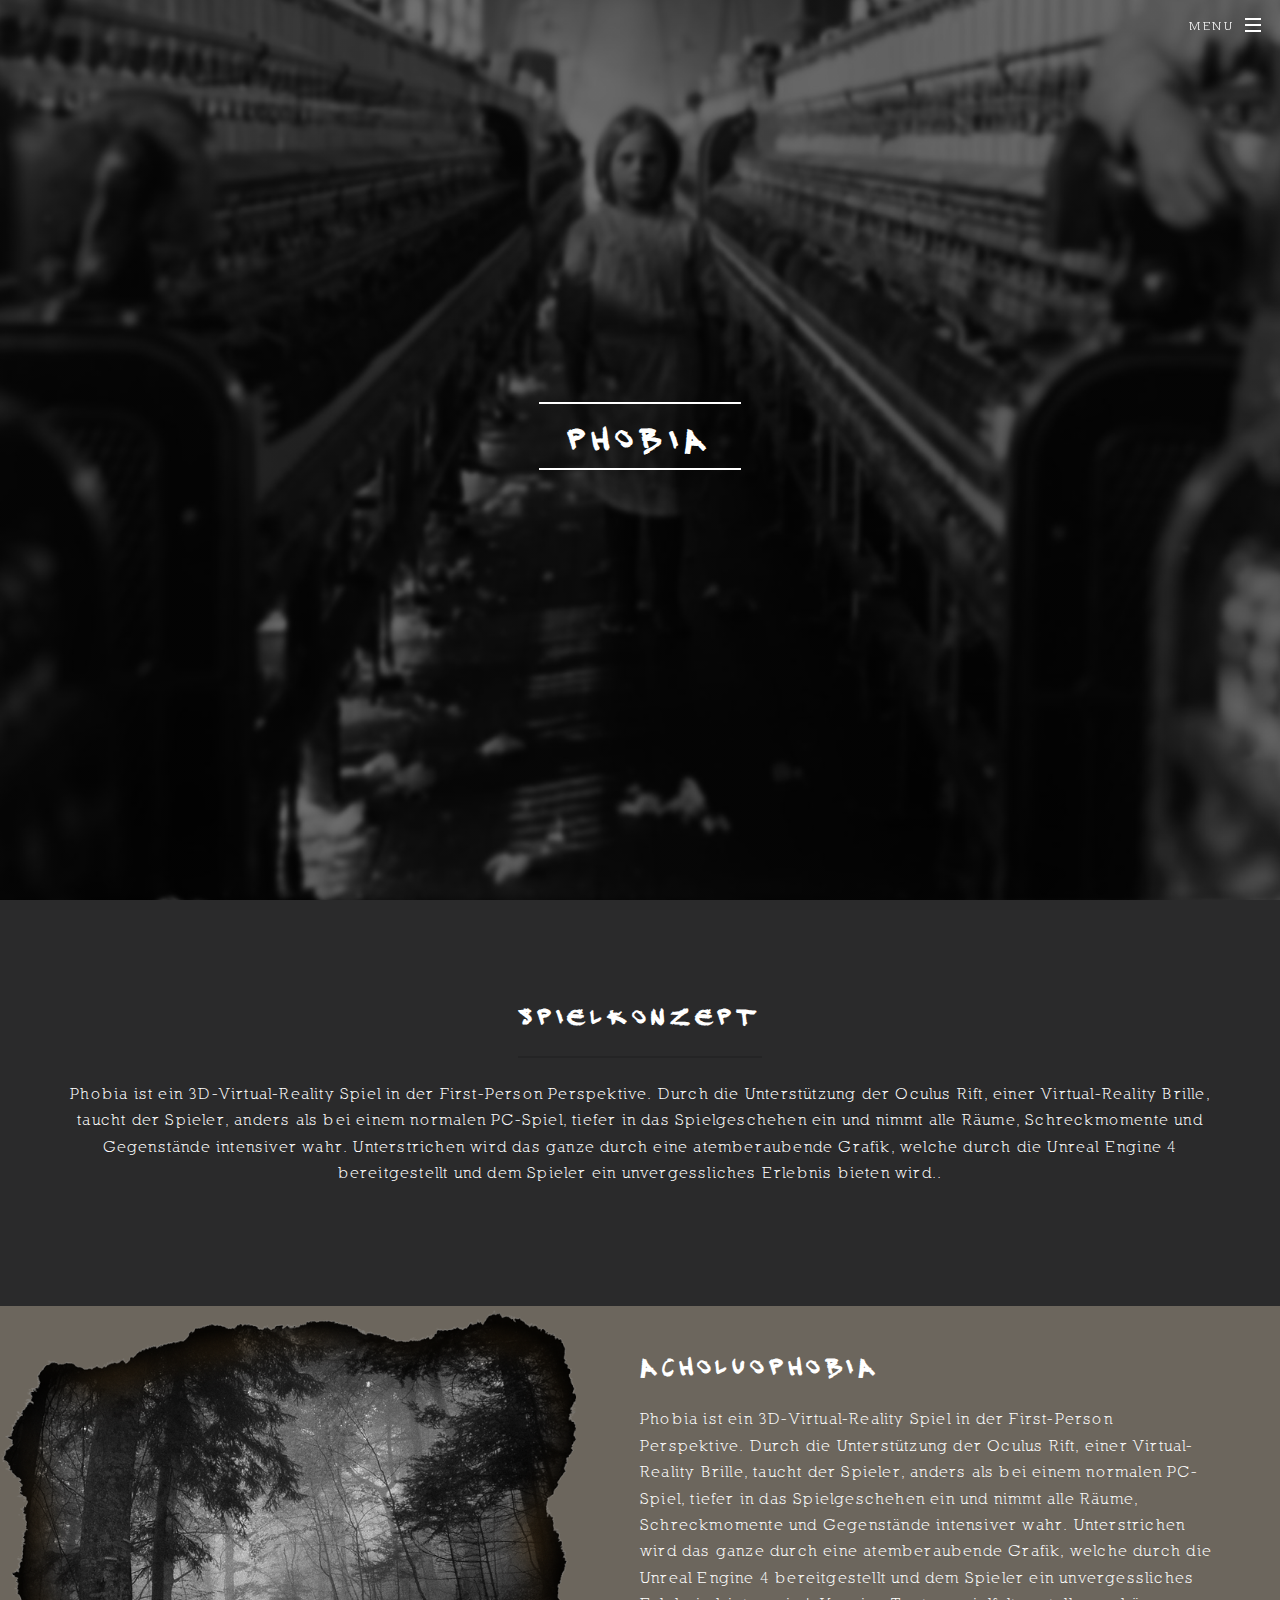
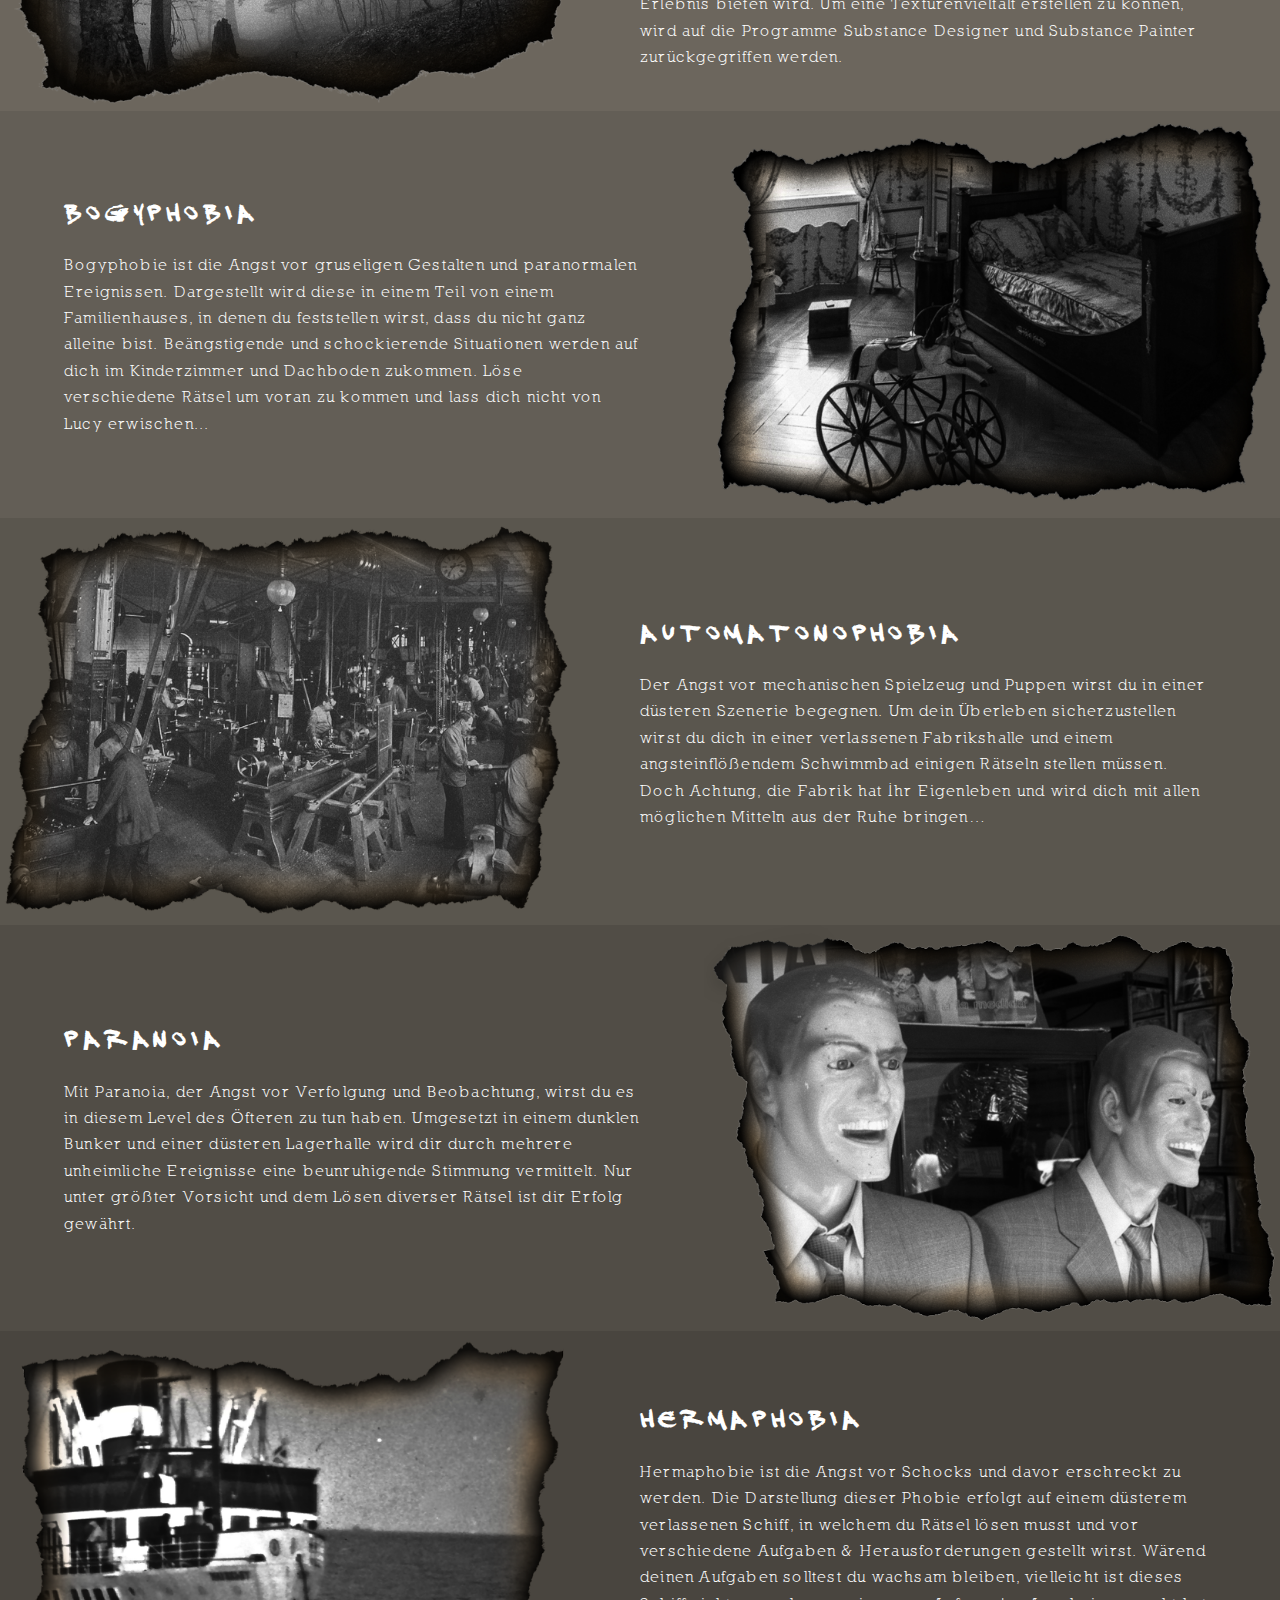
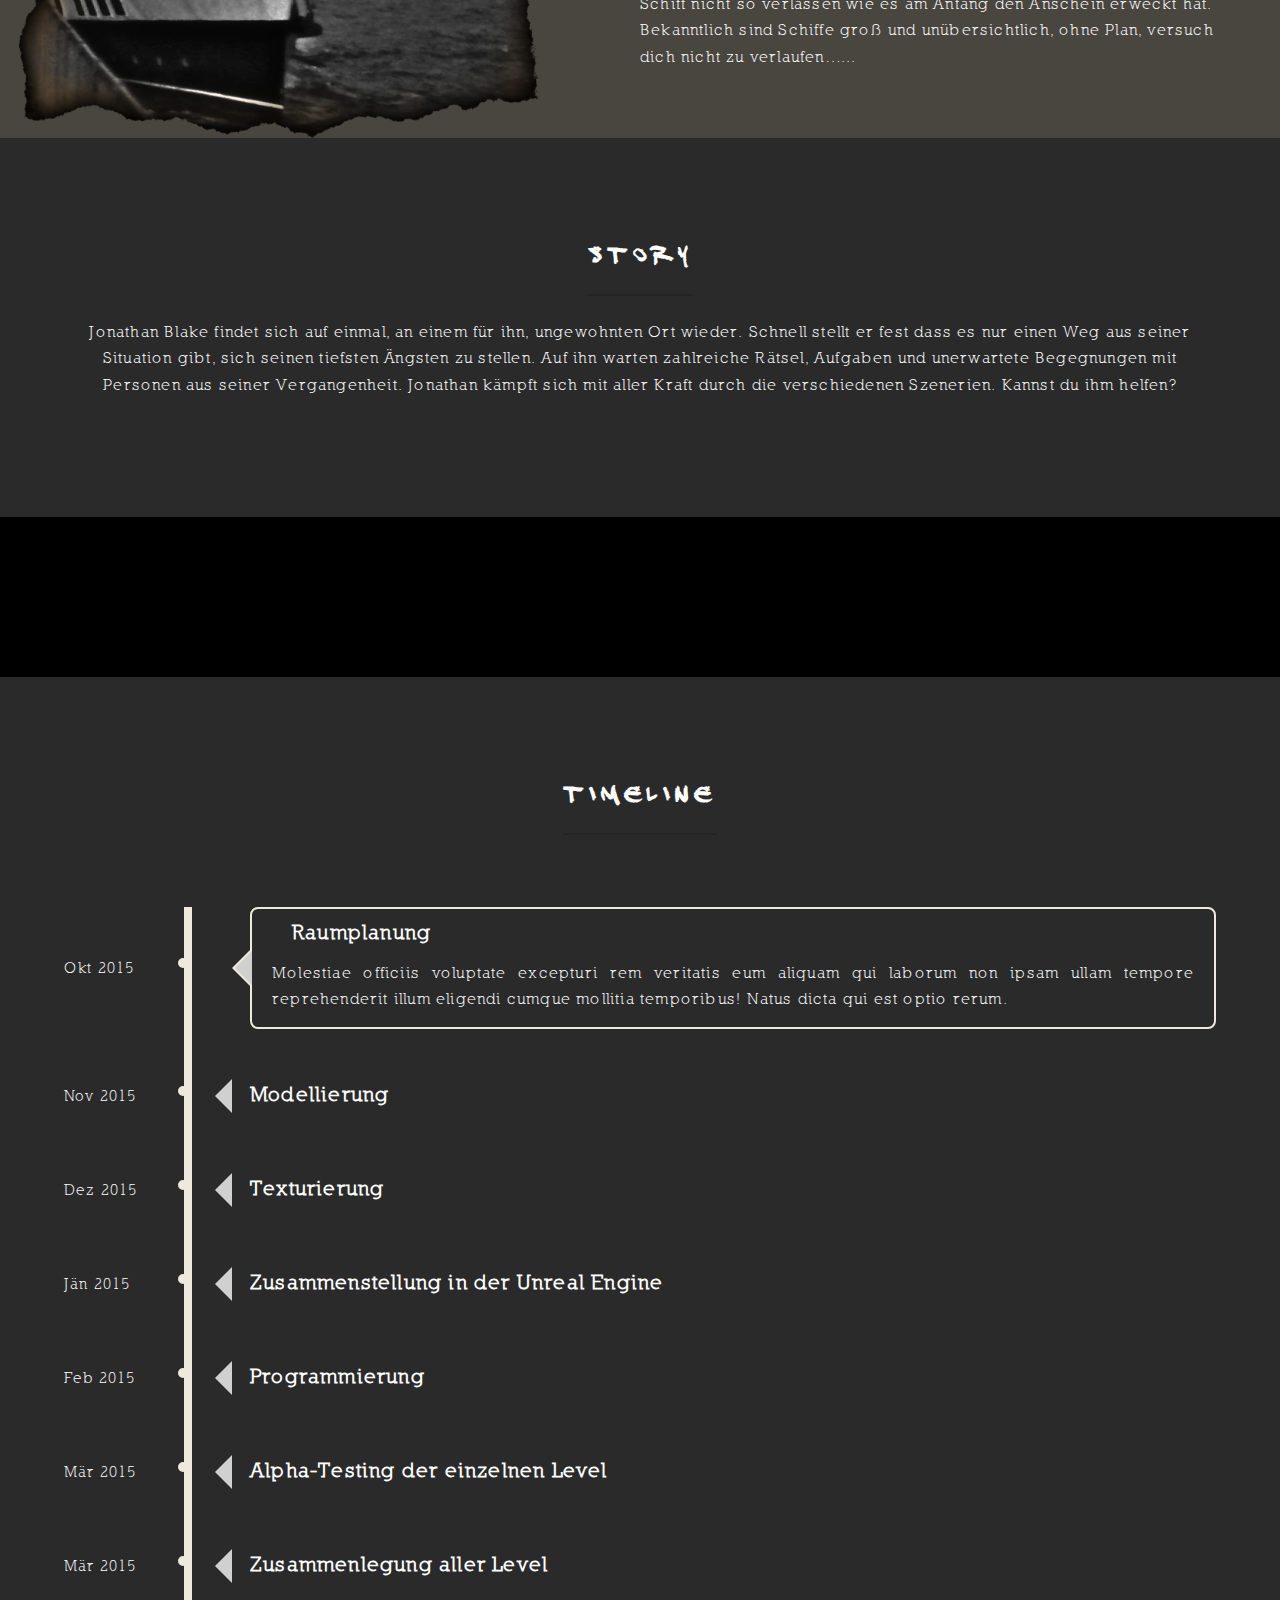
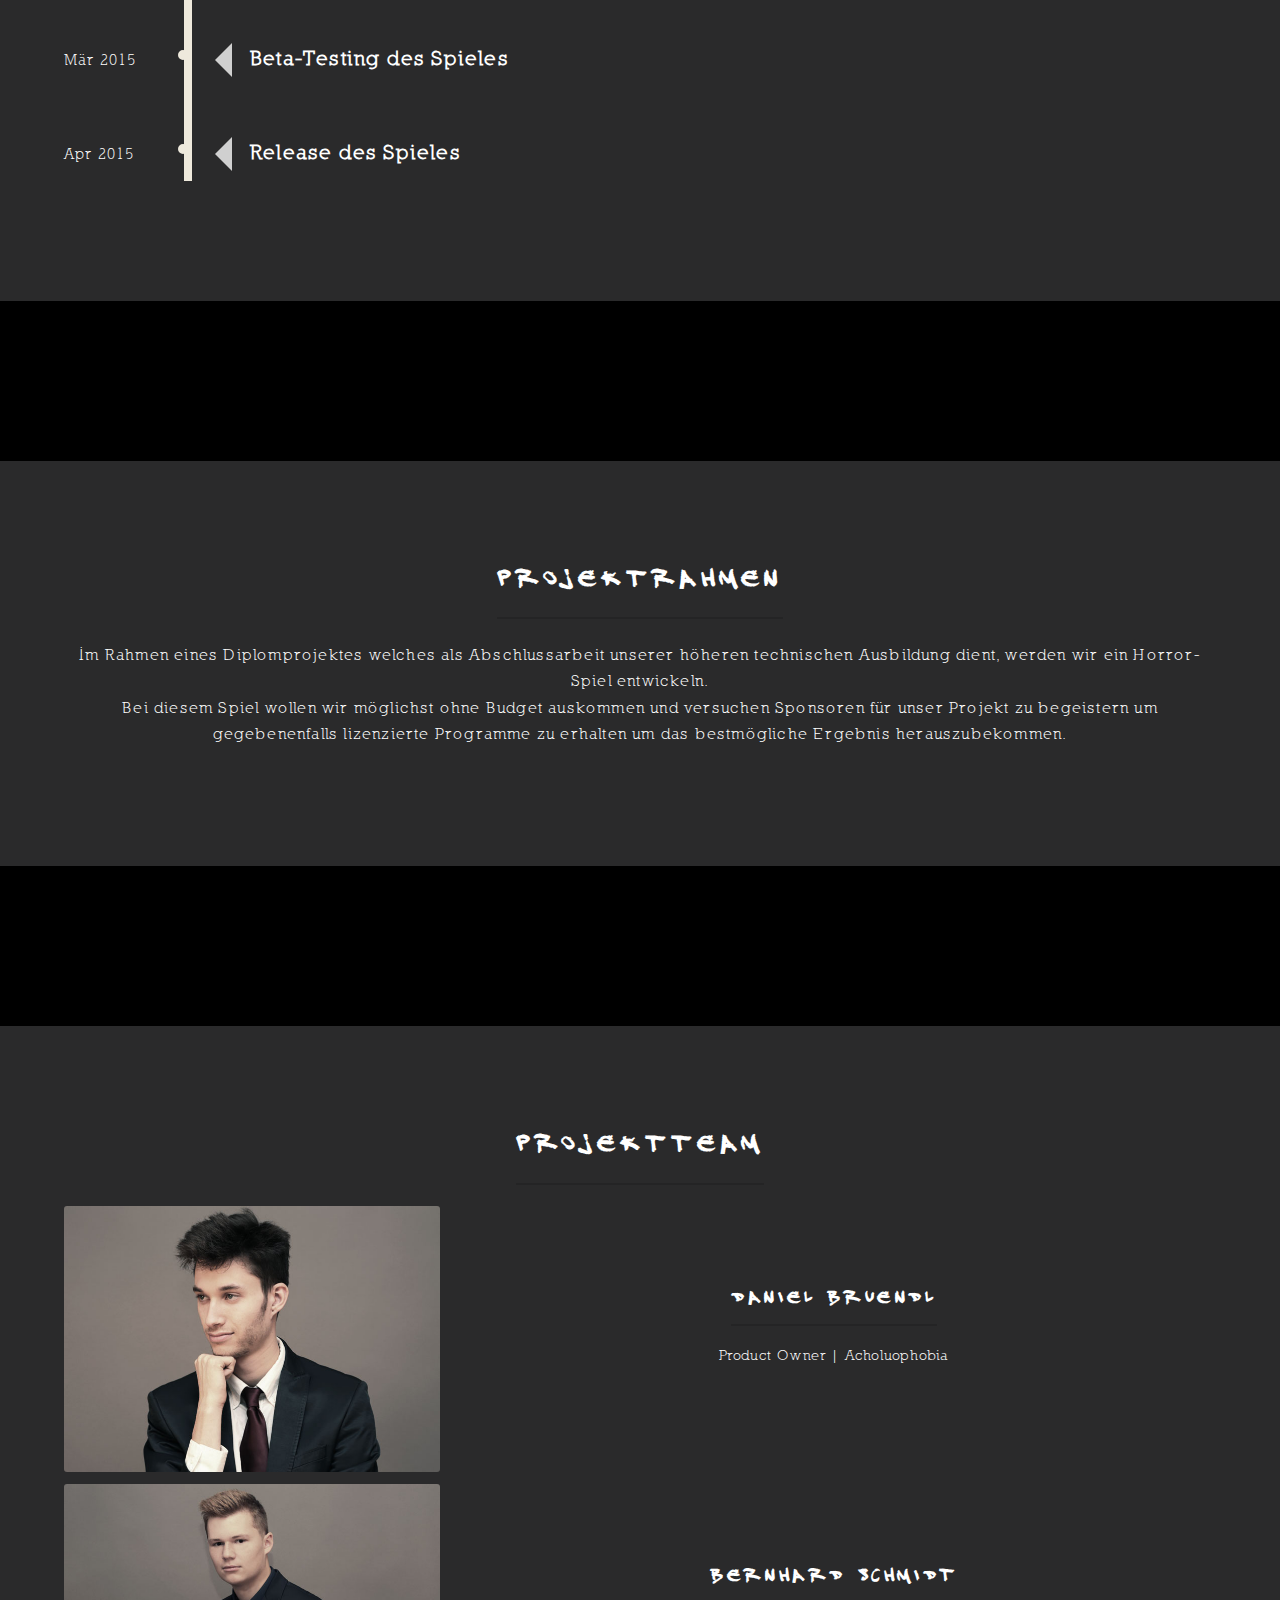
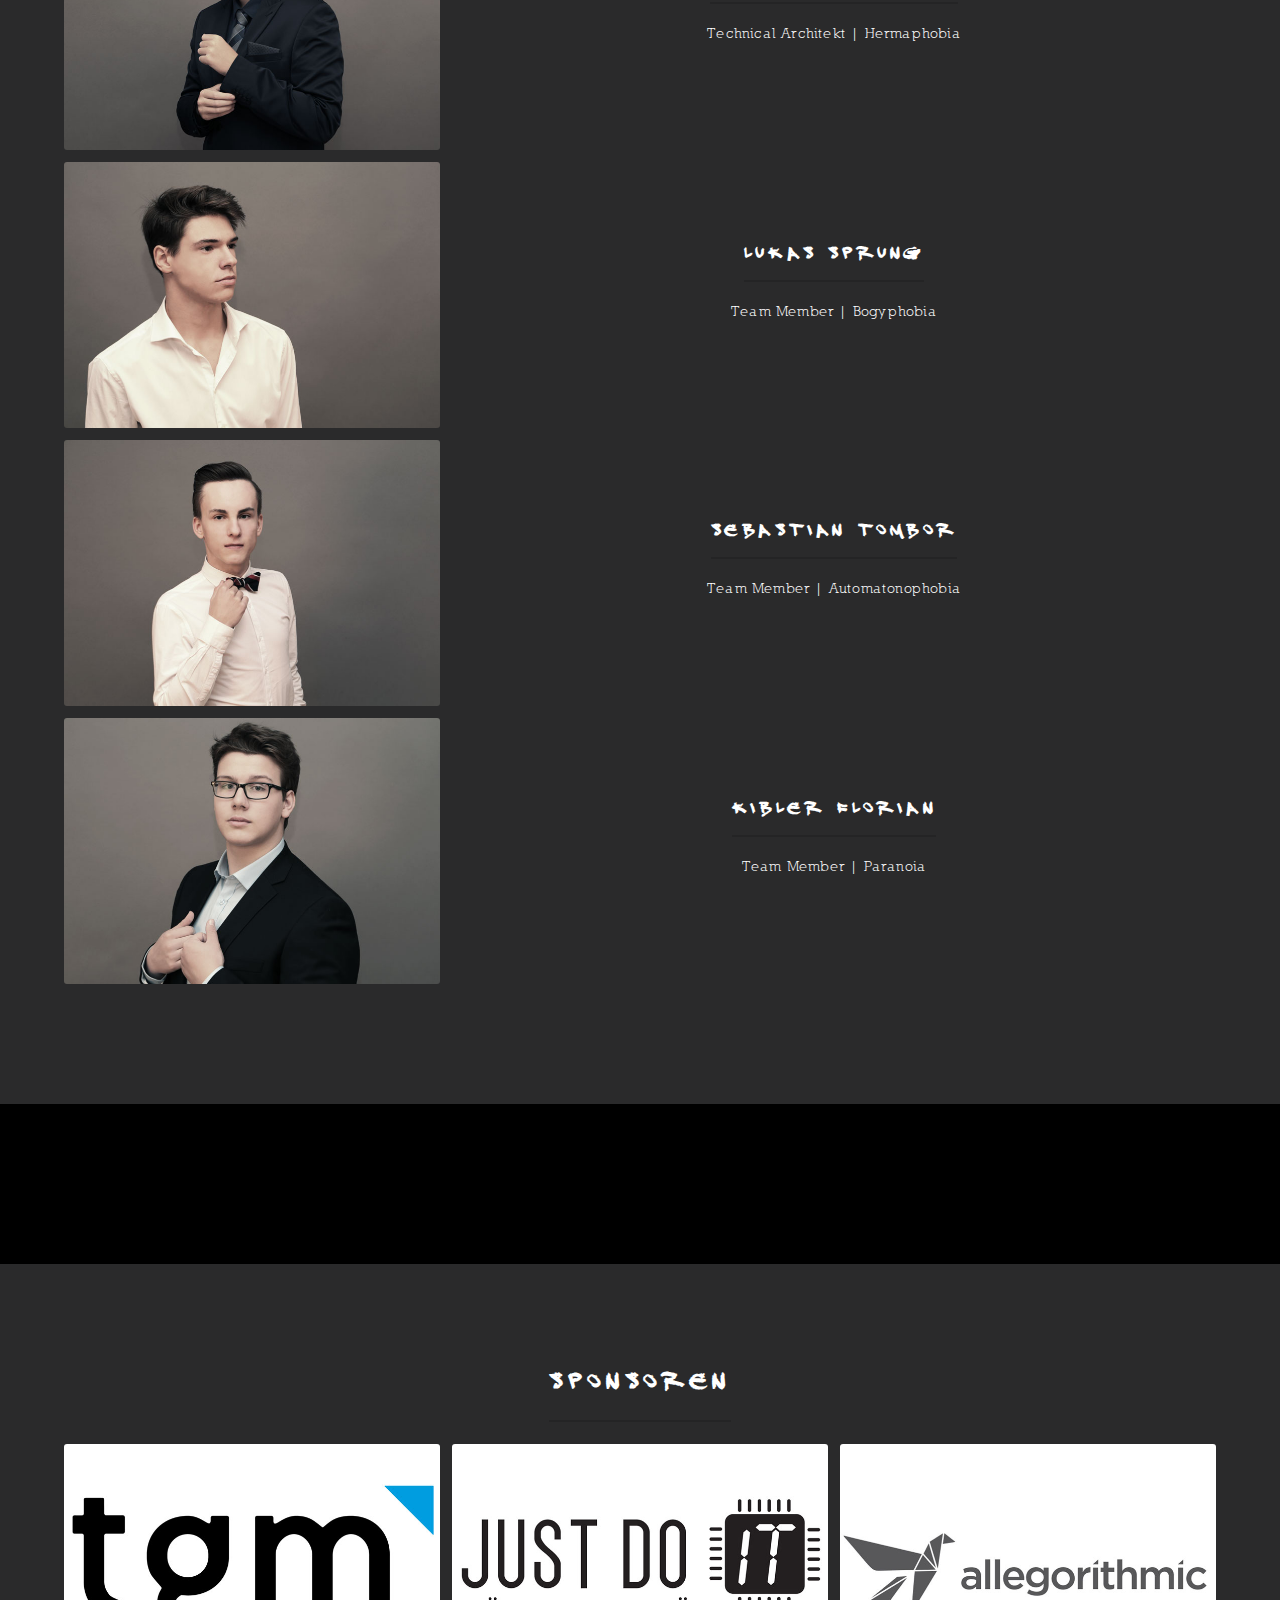
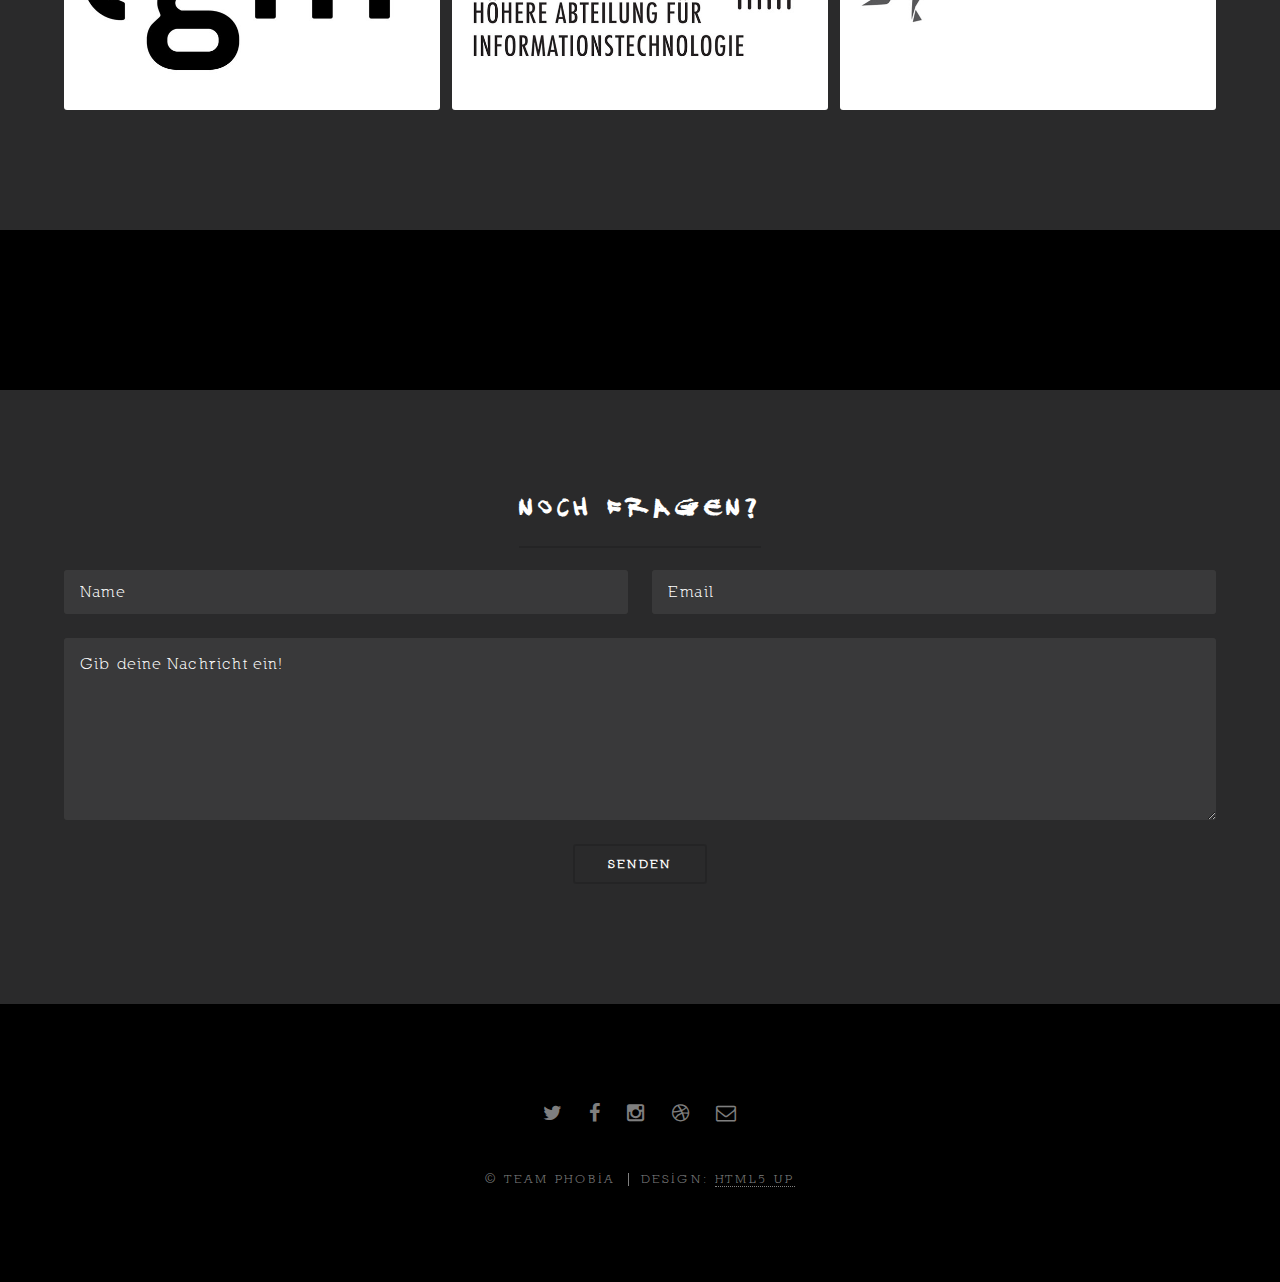
==== index.html @ 9731cb43 "Initial Commit Web Page" ====
<!DOCTYPE HTML>
<!--
	Spectral by HTML5 UP
	html5up.net | @n33co
	Free for personal and commercial use under the CCA 3.0 license (html5up.net/license)
-->
<html>
	<head>
		<title>Phobia</title>
		<meta charset="utf-8" />
		<meta name="viewport" content="width=device-width, initial-scale=1" />
		<!--[if lte IE 8]><script src="assets/js/ie/html5shiv.js"></script><![endif]-->
		<link rel="stylesheet" href="assets/css/main.css" />
        <link rel="stylesheet" href="assets/css/timeline.css" />
		<!--[if lte IE 8]><link rel="stylesheet" href="assets/css/ie8.css" /><![endif]-->
		<!--[if lte IE 9]><link rel="stylesheet" href="assets/css/ie9.css" /><![endif]-->
	</head>
	<body class="landing">

		<!-- Page Wrapper -->
			<div id="page-wrapper">

				<!-- Header -->
					<header id="header" class="alt">
						<h1><a href="index.html">Phobia</a></h1>
						<nav id="nav">
							<ul>
								<li class="special">
									<a href="#menu" class="menuToggle"><span>Menu</span></a>
									<div id="menu">
										<ul>
											<li><a href="index.html">Home</a></li>
											<li><a href="generic.html">Generic</a></li>
											<li><a href="elements.html">Elements</a></li>
											<li><a href="#">Sign Up</a></li>
											<li><a href="#">Log In</a></li>
										</ul>
									</div>
								</li>
							</ul>
						</nav>
					</header>

				<!-- Banner -->
					<section id="banner">
						<div class="inner">
							<h2>Phobia</h2>
							<!--<p>Jonathan Blake findet sich auf einmal, an einem für ihn, ungewohnten Ort wieder. Schnell stellt er fest dass es nur einen Weg aus seiner Situation gibt, sich seinen tiefsten Ängsten zu stellen. Auf ihn warten zahlreiche Rätsel, Aufgaben und unerwartete Begegnungen mit Personen aus seiner Vergangenheit. Jonathan kämpft sich mit aller Kraft durch die verschiedenen Szenerien. Kannst du ihm helfen?</p>
							<ul class="actions">
								<li><a href="#" class="button special">Activate</a></li>
							</ul>
						</div>
						<a href="#one" class="more scrolly">Learn More</a>-->
					</section>

				<!-- One -->
					<section id="one" class="wrapper style1 special">
						<div class="inner">
							<header class="major">
								<h2>Spielkonzept</h2>
								<p>Phobia ist ein 3D-Virtual-Reality Spiel in der First-Person Perspektive. Durch die Unterstützung der Oculus Rift, einer Virtual-Reality Brille, taucht der Spieler, anders als bei einem normalen PC-Spiel, tiefer in das Spielgeschehen ein und nimmt alle Räume, Schreckmomente und Gegenstände intensiver wahr. Unterstrichen wird das ganze durch eine atemberaubende Grafik, welche durch die Unreal Engine 4 bereitgestellt und dem Spieler ein unvergessliches Erlebnis bieten wird..</p>
							</header>
						</div>
					</section>

				<!-- Two -->
					<section id="two" class="wrapper alt style2">
						<section class="spotlight">
							<div class="image"><img src="images/acholuophobie.png" alt="" /></div><div class="content">
								<h2>Acholuophobia</h2>
								<p>Phobia ist ein 3D-Virtual-Reality Spiel in der First-Person Perspektive. Durch die Unterstützung der Oculus Rift, einer Virtual-Reality Brille, taucht der Spieler, anders als bei einem normalen PC-Spiel, tiefer in das Spielgeschehen ein und nimmt alle Räume, Schreckmomente und Gegenstände intensiver wahr. Unterstrichen wird das ganze durch eine atemberaubende Grafik, welche durch die Unreal Engine 4 bereitgestellt und dem Spieler ein unvergessliches Erlebnis bieten wird. Um eine Texturenvielfalt erstellen zu können, wird auf die Programme Substance Designer und Substance Painter zurückgegriffen werden.</p>
							</div>
						</section>
						<section class="spotlight">
							<div class="image"><img src="images/bogyphobie.png" alt="" /></div><div class="content">
								<h2>Bogyphobia</h2>
								<p>Bogyphobie ist die Angst vor gruseligen Gestalten und paranormalen Ereignissen. Dargestellt wird diese in einem Teil von einem Familienhauses, in denen du feststellen wirst,
                                    dass du nicht ganz alleine bist. Beängstigende und schockierende Situationen werden auf dich im Kinderzimmer und Dachboden zukommen. Löse verschiedene Rätsel um voran zu kommen und lass dich nicht von Lucy erwischen...</p>
							</div>
						</section>
						<section class="spotlight">
							<div class="image"><img src="images/automatonophobie.png" alt="" /></div><div class="content">
								<h2>Automatonophobia</h2>
								<p>Der Angst vor mechanischen Spielzeug und Puppen wirst du in einer düsteren Szenerie begegnen. Um dein Überleben sicherzustellen wirst du dich in einer verlassenen Fabrikshalle und einem angsteinflößendem Schwimmbad einigen Rätseln stellen müssen. Doch Achtung, die Fabrik hat Ihr Eigenleben und wird dich mit allen möglichen Mitteln aus der Ruhe bringen…</p>
							</div>
						</section>
                        <section class="spotlight">
                            <div class="image"><img src="images/paranoia.png" alt="" /></div><div class="content">
                            <h2>Paranoia</h2>
                            <p>Mit Paranoia, der Angst vor Verfolgung und Beobachtung, wirst du es in diesem Level des Öfteren zu tun haben. Umgesetzt in einem dunklen Bunker und einer düsteren Lagerhalle wird dir durch mehrere unheimliche Ereignisse eine beunruhigende Stimmung vermittelt. Nur unter größter Vorsicht und dem Lösen diverser Rätsel ist dir Erfolg gewährt.</p>
                        </div>
                        </section>
                        <section class="spotlight">
                            <div class="image"><img src="images/hermaphobia.png" alt="" /></div><div class="content">
                            <h2>Hermaphobia</h2>
                            <p>Hermaphobie ist die Angst vor Schocks und davor erschreckt zu werden. Die Darstellung dieser Phobie erfolgt auf einem düsterem verlassenen Schiff, in welchem du Rätsel lösen musst und vor verschiedene Aufgaben & Herausforderungen gestellt wirst. Wärend deinen Aufgaben solltest du wachsam bleiben, vielleicht ist dieses Schiff nicht so verlassen wie es am Anfang den Anschein erweckt hat. Bekanntlich sind Schiffe groß und unübersichtlich, ohne Plan, versuch dich nicht zu verlaufen…...</p>
                        </div>
                        </section>
					</section>

                <!-- One -->
                <section id="twoandahalf" class="wrapper style1 special">
                    <div class="inner">
                        <header class="major">
                            <h2>Story</h2>
                            <p>Jonathan Blake findet sich auf einmal, an einem für ihn, ungewohnten Ort wieder. Schnell stellt er fest dass es nur einen Weg aus seiner Situation gibt, sich seinen tiefsten Ängsten zu stellen. Auf ihn warten zahlreiche Rätsel, Aufgaben und unerwartete Begegnungen mit Personen aus seiner Vergangenheit. Jonathan kämpft sich mit aller Kraft durch die verschiedenen Szenerien. Kannst du ihm helfen?</p>
                        </header>
                    </div>
                </section>

				<!-- Three -->
					<!--<section id="three" class="wrapper style3 special">
						<div class="inner">
							<header class="major">
								<h2>Accumsan mus tortor nunc aliquet</h2>
								<p>Aliquam ut ex ut augue consectetur interdum. Donec amet imperdiet eleifend<br />
								fringilla tincidunt. Nullam dui leo Aenean mi ligula, rhoncus ullamcorper.</p>
							</header>
							<ul class="features">
								<li class="icon fa-paper-plane-o">
									<h3>Arcu accumsan</h3>
									<p>Augue consectetur sed interdum imperdiet et ipsum. Mauris lorem tincidunt nullam amet leo Aenean ligula consequat consequat.</p>
								</li>
								<li class="icon fa-laptop">
									<h3>Ac Augue Eget</h3>
									<p>Augue consectetur sed interdum imperdiet et ipsum. Mauris lorem tincidunt nullam amet leo Aenean ligula consequat consequat.</p>
								</li>
								<li class="icon fa-code">
									<h3>Mus Scelerisque</h3>
									<p>Augue consectetur sed interdum imperdiet et ipsum. Mauris lorem tincidunt nullam amet leo Aenean ligula consequat consequat.</p>
								</li>
								<li class="icon fa-headphones">
									<h3>Mauris Imperdiet</h3>
									<p>Augue consectetur sed interdum imperdiet et ipsum. Mauris lorem tincidunt nullam amet leo Aenean ligula consequat consequat.</p>
								</li>
								<li class="icon fa-heart-o">
									<h3>Aenean Primis</h3>
									<p>Augue consectetur sed interdum imperdiet et ipsum. Mauris lorem tincidunt nullam amet leo Aenean ligula consequat consequat.</p>
								</li>
								<li class="icon fa-flag-o">
									<h3>Tortor Ut</h3>
									<p>Augue consectetur sed interdum imperdiet et ipsum. Mauris lorem tincidunt nullam amet leo Aenean ligula consequat consequat.</p>
								</li>
							</ul>
						</div>
					</section>-->

				<!-- CTA -->
					<!--<section id="cta" class="wrapper style4">
						<div class="inner">
							<header>
								<h2>Arcue ut vel commodo</h2>
								<p>Aliquam ut ex ut augue consectetur interdum endrerit imperdiet amet eleifend fringilla.</p>
							</header>
							<ul class="actions vertical">
								<li><a href="#" class="button fit special">Activate</a></li>
								<li><a href="#" class="button fit">Learn More</a></li>
							</ul>
						</div>
					</section>-->

                <footer id="footer"></footer>

                <section id="three" class="wrapper style1 special">
                    <div class="inner">
                        <header class="major">
                            <h2>Timeline</h2>

                            <ul id='timeline'>
                                <li class='work'>
                                    <input class='radio' id='work1' name='works' type='radio' checked>
                                    <div class="relative">
                                        <label for='work1'>Raumplanung</label>
                                        <span class='date'>Okt 2015</span>
                                        <span class='circle'></span>
                                    </div>
                                    <div class='contenttimeline'>
                                        <p>
                                            Molestiae officiis voluptate excepturi rem veritatis eum aliquam qui laborum non ipsam ullam tempore reprehenderit illum eligendi cumque mollitia temporibus! Natus dicta qui est optio rerum.                                        </p>
                                    </div>
                                </li>
                                <li class='work'>
                                    <input class='radio' id='work2' name='works' type='radio'>
                                    <div class="relative">
                                        <label for='work2'>Modellierung</label>
                                        <span class='date'>Nov 2015</span>
                                        <span class='circle'></span>
                                    </div>
                                    <div class='contenttimeline'>
                                        <p>
                                            Molestiae officiis voluptate excepturi rem veritatis eum aliquam qui laborum non ipsam ullam tempore reprehenderit illum eligendi cumque mollitia temporibus! Natus dicta qui est optio rerum.                                        </p>
                                    </div>
                                </li>
                                <li class='work'>
                                    <input class='radio' id='work3' name='works' type='radio'>
                                    <div class="relative">
                                        <label for='work3'>Texturierung</label>
                                        <span class='date'>Dez 2015</span>
                                        <span class='circle'></span>
                                    </div>
                                    <div class='contenttimeline'>
                                        <p>
                                            Molestiae officiis voluptate excepturi rem veritatis eum aliquam qui laborum non ipsam ullam tempore reprehenderit illum eligendi cumque mollitia temporibus! Natus dicta qui est optio rerum.                                        </p>
                                    </div>
                                </li>
                                <li class='work'>
                                    <input class='radio' id='work4' name='works' type='radio'>
                                    <div class="relative">
                                        <label for='work4'>Zusammenstellung in der Unreal Engine</label>
                                        <span class='date'>Jän 2015</span>
                                        <span class='circle'></span>
                                    </div>
                                    <div class='contenttimeline'>
                                        <p>
                                            Molestiae officiis voluptate excepturi rem veritatis eum aliquam qui laborum non ipsam ullam tempore reprehenderit illum eligendi cumque mollitia temporibus! Natus dicta qui est optio rerum.                                        </p>
                                    </div>
                                </li>
                                <li class='work'>
                                    <input class='radio' id='work5' name='works' type='radio'>
                                    <div class="relative">
                                        <label for='work5'>Programmierung</label>
                                        <span class='date'>Feb 2015</span>
                                        <span class='circle'></span>
                                    </div>
                                    <div class='contenttimeline'>
                                        <p>
                                            Molestiae officiis voluptate excepturi rem veritatis eum aliquam qui laborum non ipsam ullam tempore reprehenderit illum eligendi cumque mollitia temporibus! Natus dicta qui est optio rerum.                                        </p>
                                    </div>
                                </li>
                                <li class='work'>
                                    <input class='radio' id='work6' name='works' type='radio'>
                                    <div class="relative">
                                        <label for='work6'>Alpha-Testing der einzelnen Level</label>
                                        <span class='date'>Mär 2015</span>
                                        <span class='circle'></span>
                                    </div>
                                    <div class='contenttimeline'>
                                        <p>
                                            Molestiae officiis voluptate excepturi rem veritatis eum aliquam qui laborum non ipsam ullam tempore reprehenderit illum eligendi cumque mollitia temporibus! Natus dicta qui est optio rerum.                                        </p>
                                    </div>
                                </li>
                                <li class='work'>
                                    <input class='radio' id='work7' name='works' type='radio'>
                                    <div class="relative">
                                        <label for='work7'>Zusammenlegung aller Level</label>
                                        <span class='date'>Mär 2015</span>
                                        <span class='circle'></span>
                                    </div>
                                    <div class='contenttimeline'>
                                        <p>
                                            Molestiae officiis voluptate excepturi rem veritatis eum aliquam qui laborum non ipsam ullam tempore reprehenderit illum eligendi cumque mollitia temporibus! Natus dicta qui est optio rerum.                                        </p>
                                    </div>
                                </li>
                                <li class='work'>
                                    <input class='radio' id='work8' name='works' type='radio'>
                                    <div class="relative">
                                        <label for='work8'>Beta-Testing des Spieles</label>
                                        <span class='date'>Mär 2015</span>
                                        <span class='circle'></span>
                                    </div>
                                    <div class='contenttimeline'>
                                        <p>
                                            Molestiae officiis voluptate excepturi rem veritatis eum aliquam qui laborum non ipsam ullam tempore reprehenderit illum eligendi cumque mollitia temporibus! Natus dicta qui est optio rerum.                                        </p>
                                    </div>
                                </li>
                                <li class='work'>
                                    <input class='radio' id='work9' name='works' type='radio'>
                                    <div class="relative">
                                        <label for='work9'>Release des Spieles</label>
                                        <span class='date'>Apr 2015</span>
                                        <span class='circle'></span>
                                    </div>
                                    <div class='contenttimeline'>
                                        <p>
                                            Molestiae officiis voluptate excepturi rem veritatis eum aliquam qui laborum non ipsam ullam tempore reprehenderit illum eligendi cumque mollitia temporibus! Natus dicta qui est optio rerum.
                                        </p>
                                    </div>
                                </li>
                            </ul>

                        </header>
                    </div>
                </section>

                <footer id="footer"></footer>

                <section id="four" class="wrapper style1 special">
                    <div class="inner">
                        <header class="major">
                            <h2>Projektrahmen</h2>
                            <p>Im Rahmen eines Diplomprojektes welches als Abschlussarbeit unserer höheren technischen Ausbildung dient, werden wir ein Horror-Spiel entwickeln.<br>
                                Bei diesem Spiel wollen wir möglichst ohne Budget auskommen und versuchen Sponsoren für unser Projekt zu begeistern um gegebenenfalls lizenzierte Programme zu erhalten um das bestmögliche Ergebnis herauszubekommen.</p>
                        </header>
                    </div>
                </section>

                <footer id="footer"></footer>

                <section id="five" class="wrapper style1 special">
                    <div class="inner">
                        <header class="major">
                            <h2>Projektteam</h2>
                            <div class="box alt">
                                <div class="row uniform 50%">
                                    <div class="4u">
                                        <span class="image fit"><img src="images/dbrue.jpg" alt=""></span>
                                    </div>
                                    <div class="8u">
                                        <h4 style="padding-top: 10%">Daniel Bruendl</h4>
                                        <p>Product Owner | Acholuophobia</p>
                                    </div>
                                </div>
                                <div class="row uniform 50%">
                                    <div class="4u">
                                        <span class="image fit"><img src="images/bsch.jpg" alt=""></span>
                                    </div>
                                    <div class="8u">
                                        <h4 style="padding-top: 10%">Bernhard Schmidt</h4>
                                        <p>Technical Architekt | Hermaphobia </p>
                                    </div>
                                </div>
                                <div class="row uniform 50%">
                                    <div class="4u">
                                        <span class="image fit"><img src="images/lspr.jpg" alt=""></span>
                                    </div>
                                    <div class="8u">
                                        <h4 style="padding-top: 10%">Lukas Sprung</h4>
                                        <p>Team Member | Bogyphobia</p>
                                    </div>
                                </div>
                                <div class="row uniform 50%">
                                    <div class="4u">
                                        <span class="image fit"><img src="images/stom.jpg" alt=""></span>
                                    </div>
                                    <div class="8u">
                                        <h4 style="padding-top: 10%">Sebastian Tombor</h4>
                                        <p>Team Member | Automatonophobia</p>
                                    </div>
                                </div>
                                <div class="row uniform 50%">
                                    <div class="4u">
                                        <span class="image fit"><img src="images/fkib.jpg" alt=""></span>
                                    </div>
                                    <div class="8u">
                                        <h4 style="padding-top: 10%">Kibler Florian</h4>
                                        <p>Team Member | Paranoia</p>
                                    </div>
                                </div>
                            </div>
                        </header>
                    </div>
                </section>

                <footer id="footer"></footer>

                <section id="six" class="wrapper style1 special">
                    <div class="inner">
                        <header class="major">
                            <h2>Sponsoren</h2>
                            <div class="box alt">
                                <div class="row uniform 50%">
                                    <div class="4u">
                                        <span class="image fit"><img src="images/tgm.jpg" alt=""></span>
                                    </div>
                                    <div class="4u">
                                        <span class="image fit"><img src="images/it.jpg" alt=""></span>
                                    </div>
                                    <div class="4u">
                                        <span class="image fit"><img src="images/allegorithmic.jpg" alt=""></span>
                                    </div>
                                </div>
                            </div>
                        </header>
                    </div>
                </section>

                <footer id="footer"></footer>

                <section id="seven" class="wrapper style1 special">
                    <div class="inner">
                        <header class="major">
                            <h2>Noch Fragen?</h2>
                            <form method="post" action="#">
                                <div class="row uniform">
                                    <div class="6u 12u$(xsmall)">
                                        <input type="text" name="demo-name" id="demo-name" value="" placeholder="Name">
                                    </div>
                                    <div class="6u$ 12u$(xsmall)">
                                        <input type="email" name="email" id="email" value="" placeholder="Email">
                                    </div>

                                    <div class="12u$">
                                        <textarea name="message" id="demo-message" placeholder="Gib deine Nachricht ein!" rows="6"></textarea>
                                    </div>
                                    <div class="12u$">
                                        <ul class="actions">
                                            <li><input type="submit" value="Senden"></li>
                                        </ul>
                                    </div>
                                </div>
                            </form>

                        </header>
                    </div>
                </section>

				<!-- Footer -->
					<footer id="footer">
						<ul class="icons">
							<li><a href="#" class="icon fa-twitter"><span class="label">Twitter</span></a></li>
							<li><a href="#" class="icon fa-facebook"><span class="label">Facebook</span></a></li>
							<li><a href="#" class="icon fa-instagram"><span class="label">Instagram</span></a></li>
							<li><a href="#" class="icon fa-dribbble"><span class="label">Dribbble</span></a></li>
							<li><a href="#" class="icon fa-envelope-o"><span class="label">Email</span></a></li>
						</ul>
						<ul class="copyright">
							<li>&copy; Team Phobia</li><li>Design: <a href="http://html5up.net">HTML5 UP</a></li>
						</ul>
					</footer>

			</div>

		<!-- Scripts -->
			<script src="assets/js/jquery.min.js"></script>
			<script src="assets/js/jquery.scrollex.min.js"></script>
			<script src="assets/js/jquery.scrolly.min.js"></script>
			<script src="assets/js/skel.min.js"></script>
			<script src="assets/js/util.js"></script>
			<!--[if lte IE 8]><script src="assets/js/ie/respond.min.js"></script><![endif]-->
			<script src="assets/js/main.js"></script>

	</body>
</html>
---- assets/css/main.css ----
@import url(font-awesome.min.css);
@import url("http://fonts.googleapis.com/css?family=Open+Sans:400,400italic,600,600italic,800,800italic");

/*
	Spectral by HTML5 UP
	html5up.net | @n33co
	Free for personal and commercial use under the CCA 3.0 license (html5up.net/license)
*/

/* Reset */

@font-face {
    font-family: DJGROSS;
    src: url(../fonts/DJGROSS.ttf);
}
@font-face {
    font-family: Nilland;
    src: url(../fonts/Nilland.ttf);
}

	html, body, div, span, applet, object, iframe, h1, h2, h3, h4, h5, h6, p, blockquote, pre, a, abbr, acronym, address, big, cite, code, del, dfn, em, img, ins, kbd, q, s, samp, small, strike, strong, sub, sup, tt, var, b, u, i, center, dl, dt, dd, ol, ul, li, fieldset, form, label, legend, table, caption, tbody, tfoot, thead, tr, th, td, article, aside, canvas, details, embed, figure, figcaption, footer, header, hgroup, menu, nav, output, ruby, section, summary, time, mark, audio, video {
		margin: 0;
		padding: 0;
		border: 0;
		font-size: 100%;
		font: inherit;
		vertical-align: baseline;
	}

	article, aside, details, figcaption, figure, footer, header, hgroup, menu, nav, section {
		display: block;
	}

	body {
		line-height: 1;
	}

	ol, ul {
		list-style: none;
	}

	blockquote, q {
		quotes: none;
	}

	blockquote:before, blockquote:after, q:before, q:after {
		content: '';
		content: none;
	}

	table {
		border-collapse: collapse;
		border-spacing: 0;
	}

	body {
		-webkit-text-size-adjust: none;
	}

/* Box Model */

	*, *:before, *:after {
		-moz-box-sizing: border-box;
		-webkit-box-sizing: border-box;
		box-sizing: border-box;
	}

/* Grid */

	.row {
		border-bottom: solid 1px transparent;
		-moz-box-sizing: border-box;
		-webkit-box-sizing: border-box;
		box-sizing: border-box;
	}

	.row > * {
		float: left;
		-moz-box-sizing: border-box;
		-webkit-box-sizing: border-box;
		box-sizing: border-box;
	}

	.row:after, .row:before {
		content: '';
		display: block;
		clear: both;
		height: 0;
	}

	.row.uniform > * > :first-child {
		margin-top: 0;
	}

	.row.uniform > * > :last-child {
		margin-bottom: 0;
	}

	.row.\30 \25 > * {
		padding: 0 0 0 0em;
	}

	.row.\30 \25 {
		margin: 0 0 -1px 0em;
	}

	.row.uniform.\30 \25 > * {
		padding: 0em 0 0 0em;
	}

	.row.uniform.\30 \25 {
		margin: 0em 0 -1px 0em;
	}

	.row > * {
		padding: 0 0 0 1.5em;
	}

	.row {
		margin: 0 0 -1px -1.5em;
	}

	.row.uniform > * {
		padding: 1.5em 0 0 1.5em;
	}

	.row.uniform {
		margin: -1.5em 0 -1px -1.5em;
	}

	.row.\32 00\25 > * {
		padding: 0 0 0 3em;
	}

	.row.\32 00\25 {
		margin: 0 0 -1px -3em;
	}

	.row.uniform.\32 00\25 > * {
		padding: 3em 0 0 3em;
	}

	.row.uniform.\32 00\25 {
		margin: -3em 0 -1px -3em;
	}

	.row.\31 50\25 > * {
		padding: 0 0 0 2.25em;
	}

	.row.\31 50\25 {
		margin: 0 0 -1px -2.25em;
	}

	.row.uniform.\31 50\25 > * {
		padding: 2.25em 0 0 2.25em;
	}

	.row.uniform.\31 50\25 {
		margin: -2.25em 0 -1px -2.25em;
	}

	.row.\35 0\25 > * {
		padding: 0 0 0 0.75em;
	}

	.row.\35 0\25 {
		margin: 0 0 -1px -0.75em;
	}

	.row.uniform.\35 0\25 > * {
		padding: 0.75em 0 0 0.75em;
	}

	.row.uniform.\35 0\25 {
		margin: -0.75em 0 -1px -0.75em;
	}

	.row.\32 5\25 > * {
		padding: 0 0 0 0.375em;
	}

	.row.\32 5\25 {
		margin: 0 0 -1px -0.375em;
	}

	.row.uniform.\32 5\25 > * {
		padding: 0.375em 0 0 0.375em;
	}

	.row.uniform.\32 5\25 {
		margin: -0.375em 0 -1px -0.375em;
	}

	.\31 2u, .\31 2u\24 {
		width: 100%;
		clear: none;
		margin-left: 0;
	}

	.\31 1u, .\31 1u\24 {
		width: 91.6666666667%;
		clear: none;
		margin-left: 0;
	}

	.\31 0u, .\31 0u\24 {
		width: 83.3333333333%;
		clear: none;
		margin-left: 0;
	}

	.\39 u, .\39 u\24 {
		width: 75%;
		clear: none;
		margin-left: 0;
	}

	.\38 u, .\38 u\24 {
		width: 66.6666666667%;
		clear: none;
		margin-left: 0;
	}

	.\37 u, .\37 u\24 {
		width: 58.3333333333%;
		clear: none;
		margin-left: 0;
	}

	.\36 u, .\36 u\24 {
		width: 50%;
		clear: none;
		margin-left: 0;
	}

	.\35 u, .\35 u\24 {
		width: 41.6666666667%;
		clear: none;
		margin-left: 0;
	}

	.\34 u, .\34 u\24 {
		width: 33.3333333333%;
		clear: none;
		margin-left: 0;
	}

	.\33 u, .\33 u\24 {
		width: 25%;
		clear: none;
		margin-left: 0;
	}

	.\32 u, .\32 u\24 {
		width: 16.6666666667%;
		clear: none;
		margin-left: 0;
	}

	.\31 u, .\31 u\24 {
		width: 8.3333333333%;
		clear: none;
		margin-left: 0;
	}

	.\31 2u\24 + *,
	.\31 1u\24 + *,
	.\31 0u\24 + *,
	.\39 u\24 + *,
	.\38 u\24 + *,
	.\37 u\24 + *,
	.\36 u\24 + *,
	.\35 u\24 + *,
	.\34 u\24 + *,
	.\33 u\24 + *,
	.\32 u\24 + *,
	.\31 u\24 + * {
		clear: left;
	}

	.\-11u {
		margin-left: 91.66667%;
	}

	.\-10u {
		margin-left: 83.33333%;
	}

	.\-9u {
		margin-left: 75%;
	}

	.\-8u {
		margin-left: 66.66667%;
	}

	.\-7u {
		margin-left: 58.33333%;
	}

	.\-6u {
		margin-left: 50%;
	}

	.\-5u {
		margin-left: 41.66667%;
	}

	.\-4u {
		margin-left: 33.33333%;
	}

	.\-3u {
		margin-left: 25%;
	}

	.\-2u {
		margin-left: 16.66667%;
	}

	.\-1u {
		margin-left: 8.33333%;
	}

	@media screen and (max-width: 1680px) {

		.row > * {
			padding: 0 0 0 1.5em;
		}

		.row {
			margin: 0 0 -1px -1.5em;
		}

		.row.uniform > * {
			padding: 1.5em 0 0 1.5em;
		}

		.row.uniform {
			margin: -1.5em 0 -1px -1.5em;
		}

		.row.\32 00\25 > * {
			padding: 0 0 0 3em;
		}

		.row.\32 00\25 {
			margin: 0 0 -1px -3em;
		}

		.row.uniform.\32 00\25 > * {
			padding: 3em 0 0 3em;
		}

		.row.uniform.\32 00\25 {
			margin: -3em 0 -1px -3em;
		}

		.row.\31 50\25 > * {
			padding: 0 0 0 2.25em;
		}

		.row.\31 50\25 {
			margin: 0 0 -1px -2.25em;
		}

		.row.uniform.\31 50\25 > * {
			padding: 2.25em 0 0 2.25em;
		}

		.row.uniform.\31 50\25 {
			margin: -2.25em 0 -1px -2.25em;
		}

		.row.\35 0\25 > * {
			padding: 0 0 0 0.75em;
		}

		.row.\35 0\25 {
			margin: 0 0 -1px -0.75em;
		}

		.row.uniform.\35 0\25 > * {
			padding: 0.75em 0 0 0.75em;
		}

		.row.uniform.\35 0\25 {
			margin: -0.75em 0 -1px -0.75em;
		}

		.row.\32 5\25 > * {
			padding: 0 0 0 0.375em;
		}

		.row.\32 5\25 {
			margin: 0 0 -1px -0.375em;
		}

		.row.uniform.\32 5\25 > * {
			padding: 0.375em 0 0 0.375em;
		}

		.row.uniform.\32 5\25 {
			margin: -0.375em 0 -1px -0.375em;
		}

		.\31 2u\28xlarge\29, .\31 2u\24\28xlarge\29 {
			width: 100%;
			clear: none;
			margin-left: 0;
		}

		.\31 1u\28xlarge\29, .\31 1u\24\28xlarge\29 {
			width: 91.6666666667%;
			clear: none;
			margin-left: 0;
		}

		.\31 0u\28xlarge\29, .\31 0u\24\28xlarge\29 {
			width: 83.3333333333%;
			clear: none;
			margin-left: 0;
		}

		.\39 u\28xlarge\29, .\39 u\24\28xlarge\29 {
			width: 75%;
			clear: none;
			margin-left: 0;
		}

		.\38 u\28xlarge\29, .\38 u\24\28xlarge\29 {
			width: 66.6666666667%;
			clear: none;
			margin-left: 0;
		}

		.\37 u\28xlarge\29, .\37 u\24\28xlarge\29 {
			width: 58.3333333333%;
			clear: none;
			margin-left: 0;
		}

		.\36 u\28xlarge\29, .\36 u\24\28xlarge\29 {
			width: 50%;
			clear: none;
			margin-left: 0;
		}

		.\35 u\28xlarge\29, .\35 u\24\28xlarge\29 {
			width: 41.6666666667%;
			clear: none;
			margin-left: 0;
		}

		.\34 u\28xlarge\29, .\34 u\24\28xlarge\29 {
			width: 33.3333333333%;
			clear: none;
			margin-left: 0;
		}

		.\33 u\28xlarge\29, .\33 u\24\28xlarge\29 {
			width: 25%;
			clear: none;
			margin-left: 0;
		}

		.\32 u\28xlarge\29, .\32 u\24\28xlarge\29 {
			width: 16.6666666667%;
			clear: none;
			margin-left: 0;
		}

		.\31 u\28xlarge\29, .\31 u\24\28xlarge\29 {
			width: 8.3333333333%;
			clear: none;
			margin-left: 0;
		}

		.\31 2u\24\28xlarge\29 + *,
		.\31 1u\24\28xlarge\29 + *,
		.\31 0u\24\28xlarge\29 + *,
		.\39 u\24\28xlarge\29 + *,
		.\38 u\24\28xlarge\29 + *,
		.\37 u\24\28xlarge\29 + *,
		.\36 u\24\28xlarge\29 + *,
		.\35 u\24\28xlarge\29 + *,
		.\34 u\24\28xlarge\29 + *,
		.\33 u\24\28xlarge\29 + *,
		.\32 u\24\28xlarge\29 + *,
		.\31 u\24\28xlarge\29 + * {
			clear: left;
		}

		.\-11u\28xlarge\29 {
			margin-left: 91.66667%;
		}

		.\-10u\28xlarge\29 {
			margin-left: 83.33333%;
		}

		.\-9u\28xlarge\29 {
			margin-left: 75%;
		}

		.\-8u\28xlarge\29 {
			margin-left: 66.66667%;
		}

		.\-7u\28xlarge\29 {
			margin-left: 58.33333%;
		}

		.\-6u\28xlarge\29 {
			margin-left: 50%;
		}

		.\-5u\28xlarge\29 {
			margin-left: 41.66667%;
		}

		.\-4u\28xlarge\29 {
			margin-left: 33.33333%;
		}

		.\-3u\28xlarge\29 {
			margin-left: 25%;
		}

		.\-2u\28xlarge\29 {
			margin-left: 16.66667%;
		}

		.\-1u\28xlarge\29 {
			margin-left: 8.33333%;
		}

	}

	@media screen and (max-width: 1280px) {

		.row > * {
			padding: 0 0 0 1.5em;
		}

		.row {
			margin: 0 0 -1px -1.5em;
		}

		.row.uniform > * {
			padding: 1.5em 0 0 1.5em;
		}

		.row.uniform {
			margin: -1.5em 0 -1px -1.5em;
		}

		.row.\32 00\25 > * {
			padding: 0 0 0 3em;
		}

		.row.\32 00\25 {
			margin: 0 0 -1px -3em;
		}

		.row.uniform.\32 00\25 > * {
			padding: 3em 0 0 3em;
		}

		.row.uniform.\32 00\25 {
			margin: -3em 0 -1px -3em;
		}

		.row.\31 50\25 > * {
			padding: 0 0 0 2.25em;
		}

		.row.\31 50\25 {
			margin: 0 0 -1px -2.25em;
		}

		.row.uniform.\31 50\25 > * {
			padding: 2.25em 0 0 2.25em;
		}

		.row.uniform.\31 50\25 {
			margin: -2.25em 0 -1px -2.25em;
		}

		.row.\35 0\25 > * {
			padding: 0 0 0 0.75em;
		}

		.row.\35 0\25 {
			margin: 0 0 -1px -0.75em;
		}

		.row.uniform.\35 0\25 > * {
			padding: 0.75em 0 0 0.75em;
		}

		.row.uniform.\35 0\25 {
			margin: -0.75em 0 -1px -0.75em;
		}

		.row.\32 5\25 > * {
			padding: 0 0 0 0.375em;
		}

		.row.\32 5\25 {
			margin: 0 0 -1px -0.375em;
		}

		.row.uniform.\32 5\25 > * {
			padding: 0.375em 0 0 0.375em;
		}

		.row.uniform.\32 5\25 {
			margin: -0.375em 0 -1px -0.375em;
		}

		.\31 2u\28large\29, .\31 2u\24\28large\29 {
			width: 100%;
			clear: none;
			margin-left: 0;
		}

		.\31 1u\28large\29, .\31 1u\24\28large\29 {
			width: 91.6666666667%;
			clear: none;
			margin-left: 0;
		}

		.\31 0u\28large\29, .\31 0u\24\28large\29 {
			width: 83.3333333333%;
			clear: none;
			margin-left: 0;
		}

		.\39 u\28large\29, .\39 u\24\28large\29 {
			width: 75%;
			clear: none;
			margin-left: 0;
		}

		.\38 u\28large\29, .\38 u\24\28large\29 {
			width: 66.6666666667%;
			clear: none;
			margin-left: 0;
		}

		.\37 u\28large\29, .\37 u\24\28large\29 {
			width: 58.3333333333%;
			clear: none;
			margin-left: 0;
		}

		.\36 u\28large\29, .\36 u\24\28large\29 {
			width: 50%;
			clear: none;
			margin-left: 0;
		}

		.\35 u\28large\29, .\35 u\24\28large\29 {
			width: 41.6666666667%;
			clear: none;
			margin-left: 0;
		}

		.\34 u\28large\29, .\34 u\24\28large\29 {
			width: 33.3333333333%;
			clear: none;
			margin-left: 0;
		}

		.\33 u\28large\29, .\33 u\24\28large\29 {
			width: 25%;
			clear: none;
			margin-left: 0;
		}

		.\32 u\28large\29, .\32 u\24\28large\29 {
			width: 16.6666666667%;
			clear: none;
			margin-left: 0;
		}

		.\31 u\28large\29, .\31 u\24\28large\29 {
			width: 8.3333333333%;
			clear: none;
			margin-left: 0;
		}

		.\31 2u\24\28large\29 + *,
		.\31 1u\24\28large\29 + *,
		.\31 0u\24\28large\29 + *,
		.\39 u\24\28large\29 + *,
		.\38 u\24\28large\29 + *,
		.\37 u\24\28large\29 + *,
		.\36 u\24\28large\29 + *,
		.\35 u\24\28large\29 + *,
		.\34 u\24\28large\29 + *,
		.\33 u\24\28large\29 + *,
		.\32 u\24\28large\29 + *,
		.\31 u\24\28large\29 + * {
			clear: left;
		}

		.\-11u\28large\29 {
			margin-left: 91.66667%;
		}

		.\-10u\28large\29 {
			margin-left: 83.33333%;
		}

		.\-9u\28large\29 {
			margin-left: 75%;
		}

		.\-8u\28large\29 {
			margin-left: 66.66667%;
		}

		.\-7u\28large\29 {
			margin-left: 58.33333%;
		}

		.\-6u\28large\29 {
			margin-left: 50%;
		}

		.\-5u\28large\29 {
			margin-left: 41.66667%;
		}

		.\-4u\28large\29 {
			margin-left: 33.33333%;
		}

		.\-3u\28large\29 {
			margin-left: 25%;
		}

		.\-2u\28large\29 {
			margin-left: 16.66667%;
		}

		.\-1u\28large\29 {
			margin-left: 8.33333%;
		}

	}

	@media screen and (max-width: 980px) {

		.row > * {
			padding: 0 0 0 1.5em;
		}

		.row {
			margin: 0 0 -1px -1.5em;
		}

		.row.uniform > * {
			padding: 1.5em 0 0 1.5em;
		}

		.row.uniform {
			margin: -1.5em 0 -1px -1.5em;
		}

		.row.\32 00\25 > * {
			padding: 0 0 0 3em;
		}

		.row.\32 00\25 {
			margin: 0 0 -1px -3em;
		}

		.row.uniform.\32 00\25 > * {
			padding: 3em 0 0 3em;
		}

		.row.uniform.\32 00\25 {
			margin: -3em 0 -1px -3em;
		}

		.row.\31 50\25 > * {
			padding: 0 0 0 2.25em;
		}

		.row.\31 50\25 {
			margin: 0 0 -1px -2.25em;
		}

		.row.uniform.\31 50\25 > * {
			padding: 2.25em 0 0 2.25em;
		}

		.row.uniform.\31 50\25 {
			margin: -2.25em 0 -1px -2.25em;
		}

		.row.\35 0\25 > * {
			padding: 0 0 0 0.75em;
		}

		.row.\35 0\25 {
			margin: 0 0 -1px -0.75em;
		}

		.row.uniform.\35 0\25 > * {
			padding: 0.75em 0 0 0.75em;
		}

		.row.uniform.\35 0\25 {
			margin: -0.75em 0 -1px -0.75em;
		}

		.row.\32 5\25 > * {
			padding: 0 0 0 0.375em;
		}

		.row.\32 5\25 {
			margin: 0 0 -1px -0.375em;
		}

		.row.uniform.\32 5\25 > * {
			padding: 0.375em 0 0 0.375em;
		}

		.row.uniform.\32 5\25 {
			margin: -0.375em 0 -1px -0.375em;
		}

		.\31 2u\28medium\29, .\31 2u\24\28medium\29 {
			width: 100%;
			clear: none;
			margin-left: 0;
		}

		.\31 1u\28medium\29, .\31 1u\24\28medium\29 {
			width: 91.6666666667%;
			clear: none;
			margin-left: 0;
		}

		.\31 0u\28medium\29, .\31 0u\24\28medium\29 {
			width: 83.3333333333%;
			clear: none;
			margin-left: 0;
		}

		.\39 u\28medium\29, .\39 u\24\28medium\29 {
			width: 75%;
			clear: none;
			margin-left: 0;
		}

		.\38 u\28medium\29, .\38 u\24\28medium\29 {
			width: 66.6666666667%;
			clear: none;
			margin-left: 0;
		}

		.\37 u\28medium\29, .\37 u\24\28medium\29 {
			width: 58.3333333333%;
			clear: none;
			margin-left: 0;
		}

		.\36 u\28medium\29, .\36 u\24\28medium\29 {
			width: 50%;
			clear: none;
			margin-left: 0;
		}

		.\35 u\28medium\29, .\35 u\24\28medium\29 {
			width: 41.6666666667%;
			clear: none;
			margin-left: 0;
		}

		.\34 u\28medium\29, .\34 u\24\28medium\29 {
			width: 33.3333333333%;
			clear: none;
			margin-left: 0;
		}

		.\33 u\28medium\29, .\33 u\24\28medium\29 {
			width: 25%;
			clear: none;
			margin-left: 0;
		}

		.\32 u\28medium\29, .\32 u\24\28medium\29 {
			width: 16.6666666667%;
			clear: none;
			margin-left: 0;
		}

		.\31 u\28medium\29, .\31 u\24\28medium\29 {
			width: 8.3333333333%;
			clear: none;
			margin-left: 0;
		}

		.\31 2u\24\28medium\29 + *,
		.\31 1u\24\28medium\29 + *,
		.\31 0u\24\28medium\29 + *,
		.\39 u\24\28medium\29 + *,
		.\38 u\24\28medium\29 + *,
		.\37 u\24\28medium\29 + *,
		.\36 u\24\28medium\29 + *,
		.\35 u\24\28medium\29 + *,
		.\34 u\24\28medium\29 + *,
		.\33 u\24\28medium\29 + *,
		.\32 u\24\28medium\29 + *,
		.\31 u\24\28medium\29 + * {
			clear: left;
		}

		.\-11u\28medium\29 {
			margin-left: 91.66667%;
		}

		.\-10u\28medium\29 {
			margin-left: 83.33333%;
		}

		.\-9u\28medium\29 {
			margin-left: 75%;
		}

		.\-8u\28medium\29 {
			margin-left: 66.66667%;
		}

		.\-7u\28medium\29 {
			margin-left: 58.33333%;
		}

		.\-6u\28medium\29 {
			margin-left: 50%;
		}

		.\-5u\28medium\29 {
			margin-left: 41.66667%;
		}

		.\-4u\28medium\29 {
			margin-left: 33.33333%;
		}

		.\-3u\28medium\29 {
			margin-left: 25%;
		}

		.\-2u\28medium\29 {
			margin-left: 16.66667%;
		}

		.\-1u\28medium\29 {
			margin-left: 8.33333%;
		}

	}

	@media screen and (max-width: 736px) {

		.row > * {
			padding: 0 0 0 1.5em;
		}

		.row {
			margin: 0 0 -1px -1.5em;
		}

		.row.uniform > * {
			padding: 1.5em 0 0 1.5em;
		}

		.row.uniform {
			margin: -1.5em 0 -1px -1.5em;
		}

		.row.\32 00\25 > * {
			padding: 0 0 0 3em;
		}

		.row.\32 00\25 {
			margin: 0 0 -1px -3em;
		}

		.row.uniform.\32 00\25 > * {
			padding: 3em 0 0 3em;
		}

		.row.uniform.\32 00\25 {
			margin: -3em 0 -1px -3em;
		}

		.row.\31 50\25 > * {
			padding: 0 0 0 2.25em;
		}

		.row.\31 50\25 {
			margin: 0 0 -1px -2.25em;
		}

		.row.uniform.\31 50\25 > * {
			padding: 2.25em 0 0 2.25em;
		}

		.row.uniform.\31 50\25 {
			margin: -2.25em 0 -1px -2.25em;
		}

		.row.\35 0\25 > * {
			padding: 0 0 0 0.75em;
		}

		.row.\35 0\25 {
			margin: 0 0 -1px -0.75em;
		}

		.row.uniform.\35 0\25 > * {
			padding: 0.75em 0 0 0.75em;
		}

		.row.uniform.\35 0\25 {
			margin: -0.75em 0 -1px -0.75em;
		}

		.row.\32 5\25 > * {
			padding: 0 0 0 0.375em;
		}

		.row.\32 5\25 {
			margin: 0 0 -1px -0.375em;
		}

		.row.uniform.\32 5\25 > * {
			padding: 0.375em 0 0 0.375em;
		}

		.row.uniform.\32 5\25 {
			margin: -0.375em 0 -1px -0.375em;
		}

		.\31 2u\28small\29, .\31 2u\24\28small\29 {
			width: 100%;
			clear: none;
			margin-left: 0;
		}

		.\31 1u\28small\29, .\31 1u\24\28small\29 {
			width: 91.6666666667%;
			clear: none;
			margin-left: 0;
		}

		.\31 0u\28small\29, .\31 0u\24\28small\29 {
			width: 83.3333333333%;
			clear: none;
			margin-left: 0;
		}

		.\39 u\28small\29, .\39 u\24\28small\29 {
			width: 75%;
			clear: none;
			margin-left: 0;
		}

		.\38 u\28small\29, .\38 u\24\28small\29 {
			width: 66.6666666667%;
			clear: none;
			margin-left: 0;
		}

		.\37 u\28small\29, .\37 u\24\28small\29 {
			width: 58.3333333333%;
			clear: none;
			margin-left: 0;
		}

		.\36 u\28small\29, .\36 u\24\28small\29 {
			width: 50%;
			clear: none;
			margin-left: 0;
		}

		.\35 u\28small\29, .\35 u\24\28small\29 {
			width: 41.6666666667%;
			clear: none;
			margin-left: 0;
		}

		.\34 u\28small\29, .\34 u\24\28small\29 {
			width: 33.3333333333%;
			clear: none;
			margin-left: 0;
		}

		.\33 u\28small\29, .\33 u\24\28small\29 {
			width: 25%;
			clear: none;
			margin-left: 0;
		}

		.\32 u\28small\29, .\32 u\24\28small\29 {
			width: 16.6666666667%;
			clear: none;
			margin-left: 0;
		}

		.\31 u\28small\29, .\31 u\24\28small\29 {
			width: 8.3333333333%;
			clear: none;
			margin-left: 0;
		}

		.\31 2u\24\28small\29 + *,
		.\31 1u\24\28small\29 + *,
		.\31 0u\24\28small\29 + *,
		.\39 u\24\28small\29 + *,
		.\38 u\24\28small\29 + *,
		.\37 u\24\28small\29 + *,
		.\36 u\24\28small\29 + *,
		.\35 u\24\28small\29 + *,
		.\34 u\24\28small\29 + *,
		.\33 u\24\28small\29 + *,
		.\32 u\24\28small\29 + *,
		.\31 u\24\28small\29 + * {
			clear: left;
		}

		.\-11u\28small\29 {
			margin-left: 91.66667%;
		}

		.\-10u\28small\29 {
			margin-left: 83.33333%;
		}

		.\-9u\28small\29 {
			margin-left: 75%;
		}

		.\-8u\28small\29 {
			margin-left: 66.66667%;
		}

		.\-7u\28small\29 {
			margin-left: 58.33333%;
		}

		.\-6u\28small\29 {
			margin-left: 50%;
		}

		.\-5u\28small\29 {
			margin-left: 41.66667%;
		}

		.\-4u\28small\29 {
			margin-left: 33.33333%;
		}

		.\-3u\28small\29 {
			margin-left: 25%;
		}

		.\-2u\28small\29 {
			margin-left: 16.66667%;
		}

		.\-1u\28small\29 {
			margin-left: 8.33333%;
		}

	}

	@media screen and (max-width: 480px) {

		.row > * {
			padding: 0 0 0 1.5em;
		}

		.row {
			margin: 0 0 -1px -1.5em;
		}

		.row.uniform > * {
			padding: 1.5em 0 0 1.5em;
		}

		.row.uniform {
			margin: -1.5em 0 -1px -1.5em;
		}

		.row.\32 00\25 > * {
			padding: 0 0 0 3em;
		}

		.row.\32 00\25 {
			margin: 0 0 -1px -3em;
		}

		.row.uniform.\32 00\25 > * {
			padding: 3em 0 0 3em;
		}

		.row.uniform.\32 00\25 {
			margin: -3em 0 -1px -3em;
		}

		.row.\31 50\25 > * {
			padding: 0 0 0 2.25em;
		}

		.row.\31 50\25 {
			margin: 0 0 -1px -2.25em;
		}

		.row.uniform.\31 50\25 > * {
			padding: 2.25em 0 0 2.25em;
		}

		.row.uniform.\31 50\25 {
			margin: -2.25em 0 -1px -2.25em;
		}

		.row.\35 0\25 > * {
			padding: 0 0 0 0.75em;
		}

		.row.\35 0\25 {
			margin: 0 0 -1px -0.75em;
		}

		.row.uniform.\35 0\25 > * {
			padding: 0.75em 0 0 0.75em;
		}

		.row.uniform.\35 0\25 {
			margin: -0.75em 0 -1px -0.75em;
		}

		.row.\32 5\25 > * {
			padding: 0 0 0 0.375em;
		}

		.row.\32 5\25 {
			margin: 0 0 -1px -0.375em;
		}

		.row.uniform.\32 5\25 > * {
			padding: 0.375em 0 0 0.375em;
		}

		.row.uniform.\32 5\25 {
			margin: -0.375em 0 -1px -0.375em;
		}

		.\31 2u\28xsmall\29, .\31 2u\24\28xsmall\29 {
			width: 100%;
			clear: none;
			margin-left: 0;
		}

		.\31 1u\28xsmall\29, .\31 1u\24\28xsmall\29 {
			width: 91.6666666667%;
			clear: none;
			margin-left: 0;
		}

		.\31 0u\28xsmall\29, .\31 0u\24\28xsmall\29 {
			width: 83.3333333333%;
			clear: none;
			margin-left: 0;
		}

		.\39 u\28xsmall\29, .\39 u\24\28xsmall\29 {
			width: 75%;
			clear: none;
			margin-left: 0;
		}

		.\38 u\28xsmall\29, .\38 u\24\28xsmall\29 {
			width: 66.6666666667%;
			clear: none;
			margin-left: 0;
		}

		.\37 u\28xsmall\29, .\37 u\24\28xsmall\29 {
			width: 58.3333333333%;
			clear: none;
			margin-left: 0;
		}

		.\36 u\28xsmall\29, .\36 u\24\28xsmall\29 {
			width: 50%;
			clear: none;
			margin-left: 0;
		}

		.\35 u\28xsmall\29, .\35 u\24\28xsmall\29 {
			width: 41.6666666667%;
			clear: none;
			margin-left: 0;
		}

		.\34 u\28xsmall\29, .\34 u\24\28xsmall\29 {
			width: 33.3333333333%;
			clear: none;
			margin-left: 0;
		}

		.\33 u\28xsmall\29, .\33 u\24\28xsmall\29 {
			width: 25%;
			clear: none;
			margin-left: 0;
		}

		.\32 u\28xsmall\29, .\32 u\24\28xsmall\29 {
			width: 16.6666666667%;
			clear: none;
			margin-left: 0;
		}

		.\31 u\28xsmall\29, .\31 u\24\28xsmall\29 {
			width: 8.3333333333%;
			clear: none;
			margin-left: 0;
		}

		.\31 2u\24\28xsmall\29 + *,
		.\31 1u\24\28xsmall\29 + *,
		.\31 0u\24\28xsmall\29 + *,
		.\39 u\24\28xsmall\29 + *,
		.\38 u\24\28xsmall\29 + *,
		.\37 u\24\28xsmall\29 + *,
		.\36 u\24\28xsmall\29 + *,
		.\35 u\24\28xsmall\29 + *,
		.\34 u\24\28xsmall\29 + *,
		.\33 u\24\28xsmall\29 + *,
		.\32 u\24\28xsmall\29 + *,
		.\31 u\24\28xsmall\29 + * {
			clear: left;
		}

		.\-11u\28xsmall\29 {
			margin-left: 91.66667%;
		}

		.\-10u\28xsmall\29 {
			margin-left: 83.33333%;
		}

		.\-9u\28xsmall\29 {
			margin-left: 75%;
		}

		.\-8u\28xsmall\29 {
			margin-left: 66.66667%;
		}

		.\-7u\28xsmall\29 {
			margin-left: 58.33333%;
		}

		.\-6u\28xsmall\29 {
			margin-left: 50%;
		}

		.\-5u\28xsmall\29 {
			margin-left: 41.66667%;
		}

		.\-4u\28xsmall\29 {
			margin-left: 33.33333%;
		}

		.\-3u\28xsmall\29 {
			margin-left: 25%;
		}

		.\-2u\28xsmall\29 {
			margin-left: 16.66667%;
		}

		.\-1u\28xsmall\29 {
			margin-left: 8.33333%;
		}

	}

/* Basic */

	@-ms-viewport {
		width: device-width;
	}

	body {
		background: #000000;
	}

		body.is-loading *, body.is-loading *:before, body.is-loading *:after {
			-moz-animation: none !important;
			-webkit-animation: none !important;
			-ms-animation: none !important;
			animation: none !important;
			-moz-transition: none !important;
			-webkit-transition: none !important;
			-ms-transition: none !important;
			transition: none !important;
		}

	body, input, select, textarea {
		color: #ffffff;
		font-family: Nilland, Helvetica, sans-serif;
		font-size: 15pt;
		font-weight: 400;
		letter-spacing: 0.075em;
		line-height: 1.65em;
	}

		@media screen and (max-width: 1680px) {

			body, input, select, textarea {
				font-size: 13pt;
			}

		}

		@media screen and (max-width: 1280px) {

			body, input, select, textarea {
				font-size: 12pt;
			}

		}

		@media screen and (max-width: 736px) {

			body, input, select, textarea {
				font-size: 11pt;
				letter-spacing: 0.0375em;
			}

		}

	a {
		-moz-transition: color 0.2s ease, border-bottom-color 0.2s ease;
		-webkit-transition: color 0.2s ease, border-bottom-color 0.2s ease;
		-ms-transition: color 0.2s ease, border-bottom-color 0.2s ease;
		transition: color 0.2s ease, border-bottom-color 0.2s ease;
		border-bottom: dotted 1px;
		color: inherit;
		text-decoration: none;
	}

		a:hover {
			border-bottom-color: transparent;
		}

	strong, b {
		color: #fff;
		font-weight: 600;
	}

	em, i {
		font-style: italic;
	}

	p {
		margin: 0 0 2em 0;
	}

	h1, h2, h3, h4, h5, h6 {
		color: #fff;
        font-family: DJGROSS,arial-black;
		font-weight: 800;
		letter-spacing: 0.225em;
		line-height: 1em;
		margin: 0 0 1em 0;
		text-transform: uppercase;
	}

		h1 a, h2 a, h3 a, h4 a, h5 a, h6 a {
			color: inherit;
			text-decoration: none;
		}

	h2 {
		font-size: 1.35em;
		line-height: 1.75em;
	}

		@media screen and (max-width: 736px) {

			h2 {
				font-size: 1.1em;
				line-height: 1.65em;
			}

		}

	h3 {
		font-size: 1.15em;
		line-height: 1.75em;
	}

		@media screen and (max-width: 736px) {

			h3 {
				font-size: 1em;
				line-height: 1.65em;
			}

		}

	h4 {
		font-size: 1em;
		line-height: 1.5em;
	}

	h5 {
		font-size: 0.8em;
		line-height: 1.5em;
	}

	h6 {
		font-size: 0.7em;
		line-height: 1.5em;
	}

	sub {
		font-size: 0.8em;
		position: relative;
		top: 0.5em;
	}

	sup {
		font-size: 0.8em;
		position: relative;
		top: -0.5em;
	}

	hr {
		border: 0;
		border-bottom: solid 2px #fff;
		margin: 3em 0;
	}

		hr.major {
			margin: 4.5em 0;
		}

	blockquote {
		border-left: solid 4px #fff;
		font-style: italic;
		margin: 0 0 2em 0;
		padding: 0.5em 0 0.5em 2em;
	}

	code {
		background: rgba(144, 144, 144, 0.25);
		border-radius: 3px;
		font-family: "Courier New", monospace;
		font-size: 0.9em;
		letter-spacing: 0;
		margin: 0 0.25em;
		padding: 0.25em 0.65em;
	}

	pre {
		-webkit-overflow-scrolling: touch;
		font-family: "Courier New", monospace;
		font-size: 0.9em;
		margin: 0 0 2em 0;
	}

		pre code {
			display: block;
			line-height: 1.75em;
			padding: 1em 1.5em;
			overflow-x: auto;
		}

	.align-left {
		text-align: left;
	}

	.align-center {
		text-align: center;
	}

	.align-right {
		text-align: right;
	}

/* Section/Article */

	section.special, article.special {
		text-align: center;
	}

	header p {
		color: rgba(255, 255, 255, 0.5);
		position: relative;
		top: -0.25em;
	}

	header h3 + p {
		font-size: 1.1em;
	}

	header h4 + p,
	header h5 + p,
	header h6 + p {
		font-size: 0.9em;
	}

	header.major {
		margin: 0 0 3.5em 0;
	}

		header.major h2, header.major h3, header.major h4, header.major h5, header.major h6 {
			border-bottom: solid 2px #fff;
			display: inline-block;
			padding-bottom: 1em;
			position: relative;
		}

			header.major h2:after, header.major h3:after, header.major h4:after, header.major h5:after, header.major h6:after {
				content: '';
				display: block;
				height: 1px;
			}

		header.major p {
			color: #fff;
			top: 0;
		}

		@media screen and (max-width: 736px) {

			header.major {
				margin: 0 0 2em 0;
			}

		}

	@media screen and (max-width: 980px) {

		header br {
			display: none;
		}

	}

/* Form */

	form {
		margin: 0 0 2em 0;
	}

	label {
		color: #fff;
		display: block;
		font-size: 0.9em;
		font-weight: 600;
		margin: 0 0 1em 0;
	}

	input[type="text"],
	input[type="password"],
	input[type="email"],
	select,
	textarea {
		-moz-appearance: none;
		-webkit-appearance: none;
		-ms-appearance: none;
		appearance: none;
		background: rgba(144, 144, 144, 0.25);
		border-radius: 3px;
		border: none;
		color: inherit;
		display: block;
		outline: 0;
		padding: 0 1em;
		text-decoration: none;
		width: 100%;
	}

		input[type="text"]:invalid,
		input[type="password"]:invalid,
		input[type="email"]:invalid,
		select:invalid,
		textarea:invalid {
			box-shadow: none;
		}

		input[type="text"]:focus,
		input[type="password"]:focus,
		input[type="email"]:focus,
		select:focus,
		textarea:focus {
			box-shadow: 0 0 0 2px #ffffff;
		}

	.select-wrapper {
		text-decoration: none;
		display: block;
		position: relative;
	}

		.select-wrapper:before {
			-moz-osx-font-smoothing: grayscale;
			-webkit-font-smoothing: antialiased;
			font-family: FontAwesome;
			font-style: normal;
			font-weight: normal;
			text-transform: none !important;
		}

		.select-wrapper:before {
			-moz-pointer-events: none;
			-webkit-pointer-events: none;
			-ms-pointer-events: none;
			pointer-events: none;
			color: #fff;
			content: '\f078';
			display: block;
			height: 2.75em;
			line-height: 2.75em;
			position: absolute;
			right: 0;
			text-align: center;
			top: 0;
			width: 2.75em;
		}

		.select-wrapper select::-ms-expand {
			display: none;
		}

	input[type="text"],
	input[type="password"],
	input[type="email"],
	select {
		height: 2.75em;
	}

	textarea {
		padding: 0.75em 1em;
	}

	input[type="checkbox"],
	input[type="radio"] {
		-moz-appearance: none;
		-webkit-appearance: none;
		-ms-appearance: none;
		appearance: none;
		display: block;
		float: left;
		margin-right: -2em;
		opacity: 0;
		width: 1em;
		z-index: -1;
	}

		input[type="checkbox"] + label,
		input[type="radio"] + label {
			text-decoration: none;
			color: #fff;
			cursor: pointer;
			display: inline-block;
			font-size: 1em;
			font-weight: 400;
			padding-left: 2.4em;
			padding-right: 0.75em;
			position: relative;
		}

			input[type="checkbox"] + label:before,
			input[type="radio"] + label:before {
				-moz-osx-font-smoothing: grayscale;
				-webkit-font-smoothing: antialiased;
				font-family: FontAwesome;
				font-style: normal;
				font-weight: normal;
				text-transform: none !important;
			}

			input[type="checkbox"] + label:before,
			input[type="radio"] + label:before {
				background: rgba(144, 144, 144, 0.25);
				border-radius: 3px;
				content: '';
				display: inline-block;
				height: 1.65em;
				left: 0;
				line-height: 1.58125em;
				position: absolute;
				text-align: center;
				top: 0;
				width: 1.65em;
			}

		input[type="checkbox"]:checked + label:before,
		input[type="radio"]:checked + label:before {
			background: #2e3842;
			color: #fff;
			content: '\f00c';
		}

		input[type="checkbox"]:focus + label:before,
		input[type="radio"]:focus + label:before {
			box-shadow: 0 0 0 2px #21b2a6;
		}

	input[type="checkbox"] + label:before {
		border-radius: 3px;
	}

	input[type="radio"] + label:before {
		border-radius: 100%;
	}

	::-webkit-input-placeholder {
		color: rgba(255, 255, 255, 0.5) !important;
		opacity: 1.0;
	}

	:-moz-placeholder {
		color: rgba(255, 255, 255, 0.5) !important;
		opacity: 1.0;
	}

	::-moz-placeholder {
		color: rgba(255, 255, 255, 0.5) !important;
		opacity: 1.0;
	}

	:-ms-input-placeholder {
		color: rgba(255, 255, 255, 0.5) !important;
		opacity: 1.0;
	}

	.formerize-placeholder {
		color: rgba(255, 255, 255, 0.5) !important;
		opacity: 1.0;
	}

/* Box */

	.box {
		border-radius: 3px;
		border: solid 2px #fff;
		margin-bottom: 2em;
		padding: 1.5em;
	}

		.box > :last-child,
		.box > :last-child > :last-child,
		.box > :last-child > :last-child > :last-child {
			margin-bottom: 0;
		}

		.box.alt {
			border: 0;
			border-radius: 0;
			padding: 0;
		}

/* Icon */

	.icon {
		text-decoration: none;
		border-bottom: none;
		position: relative;
	}

		.icon:before {
			-moz-osx-font-smoothing: grayscale;
			-webkit-font-smoothing: antialiased;
			font-family: FontAwesome;
			font-style: normal;
			font-weight: normal;
			text-transform: none !important;
		}

		.icon > .label {
			display: none;
		}

		.icon.major {
			-moz-transform: rotate(-45deg);
			-webkit-transform: rotate(-45deg);
			-ms-transform: rotate(-45deg);
			transform: rotate(-45deg);
			border-radius: 3px;
			border: solid 2px #fff;
			display: inline-block;
			font-size: 1.35em;
			height: calc(3em + 2px);
			line-height: 3em;
			text-align: center;
			width: calc(3em + 2px);
		}

			.icon.major:before {
				-moz-transform: rotate(45deg);
				-webkit-transform: rotate(45deg);
				-ms-transform: rotate(45deg);
				transform: rotate(45deg);
				display: inline-block;
				font-size: 1.5em;
			}

			@media screen and (max-width: 736px) {

				.icon.major {
					font-size: 1em;
				}

			}

		.icon.style1 {
			color: #00ffcc;
		}

		.icon.style2 {
			color: #00f0ff;
		}

		.icon.style3 {
			color: #76ddff;
		}

/* Image */

	.image {
		border-radius: 3px;
		border: 0;
		display: inline-block;
		position: relative;
	}

		.image img {
			border-radius: 3px;
			display: block;
		}

		.image.left {
			float: left;
			margin: 0 2em 2em 0;
			top: 0.25em;
		}

		.image.right {
			float: right;
			margin: 0 0 2em 2em;
			top: 0.25em;
		}

		.image.left, .image.right {
			max-width: 40%;
		}

			.image.left img, .image.right img {
				width: 100%;
			}

		.image.fit {
			display: block;
			margin: 0 0 2em 0;
			width: 100%;
		}

			.image.fit img {
				width: 100%;
			}

/* List */

	ol {
		list-style: decimal;
		margin: 0 0 2em 0;
		padding-left: 1.25em;
	}

		ol li {
			padding-left: 0.25em;
		}

	ul {
		list-style: disc;
		margin: 0 0 2em 0;
		padding-left: 1em;
	}

		ul li {
			padding-left: 0.5em;
		}

		ul.alt {
			list-style: none;
			padding-left: 0;
		}

			ul.alt li {
				border-top: solid 1px #fff;
				padding: 0.5em 0;
			}

				ul.alt li:first-child {
					border-top: 0;
					padding-top: 0;
				}

		ul.icons {
			cursor: default;
			list-style: none;
			padding-left: 0;
		}

			ul.icons li {
				display: inline-block;
				padding: 0 1em 0 0;
			}

				ul.icons li:last-child {
					padding-right: 0 !important;
				}

			ul.icons.major {
				padding: 1em 0;
			}

				ul.icons.major li {
					padding-right: 3.5em;
				}

					@media screen and (max-width: 736px) {

						ul.icons.major li {
							padding: 0 1em !important;
						}

					}

		ul.actions {
			cursor: default;
			list-style: none;
			padding-left: 0;
		}

			ul.actions li {
				display: inline-block;
				padding: 0 1.5em 0 0;
				vertical-align: middle;
			}

				ul.actions li:last-child {
					padding-right: 0;
				}

			ul.actions.small li {
				padding: 0 0.75em 0 0;
			}

			ul.actions.vertical li {
				display: block;
				padding: 1.5em 0 0 0;
			}

				ul.actions.vertical li:first-child {
					padding-top: 0;
				}

				ul.actions.vertical li > * {
					margin-bottom: 0;
				}

			ul.actions.vertical.small li {
				padding: 0.75em 0 0 0;
			}

				ul.actions.vertical.small li:first-child {
					padding-top: 0;
				}

			ul.actions.fit {
				display: table;
				margin-left: -1.5em;
				padding: 0;
				table-layout: fixed;
				width: calc(100% + 1.5em);
			}

				ul.actions.fit li {
					display: table-cell;
					padding: 0 0 0 1.5em;
				}

					ul.actions.fit li > * {
						margin-bottom: 0;
					}

				ul.actions.fit.small {
					margin-left: -0.75em;
					width: calc(100% + 0.75em);
				}

					ul.actions.fit.small li {
						padding: 0 0 0 0.75em;
					}

			@media screen and (max-width: 736px) {

				ul.actions li {
					display: block;
					padding: 1em 0 0 0;
					text-align: center;
					width: 100%;
				}

					ul.actions li:first-child {
						padding-top: 0;
					}

					ul.actions li > * {
						margin: 0 auto !important;
						max-width: 30em;
						width: 100%;
					}

						ul.actions li > *.icon:before {
							margin-left: -1em;
						}

				ul.actions.small li {
					padding: 0.5em 0 0 0;
				}

					ul.actions.small li:first-child {
						padding-top: 0;
					}

			}

	dl {
		margin: 0 0 2em 0;
	}

/* Table */

	.table-wrapper {
		-webkit-overflow-scrolling: touch;
		overflow-x: auto;
	}

	table {
		margin: 0 0 2em 0;
		width: 100%;
	}

		table tbody tr {
			border: solid 1px #fff;
			border-left: 0;
			border-right: 0;
		}

			table tbody tr:nth-child(2n + 1) {
				background-color: rgba(144, 144, 144, 0.25);
			}

		table td {
			padding: 0.75em 0.75em;
		}

		table th {
			color: #fff;
			font-size: 0.9em;
			font-weight: 600;
			padding: 0 0.75em 0.75em 0.75em;
			text-align: left;
		}

		table thead {
			border-bottom: solid 2px #fff;
		}

		table tfoot {
			border-top: solid 2px #fff;
		}

		table.alt {
			border-collapse: separate;
		}

			table.alt tbody tr td {
				border: solid 1px #fff;
				border-left-width: 0;
				border-top-width: 0;
			}

				table.alt tbody tr td:first-child {
					border-left-width: 1px;
				}

			table.alt tbody tr:first-child td {
				border-top-width: 1px;
			}

			table.alt thead {
				border-bottom: 0;
			}

			table.alt tfoot {
				border-top: 0;
			}

/* Button */

	input[type="submit"],
	input[type="reset"],
	input[type="button"],
	button,
	.button {
		-moz-appearance: none;
		-webkit-appearance: none;
		-ms-appearance: none;
		appearance: none;
		-moz-transition: background-color 0.2s ease-in-out, color 0.2s ease-in-out;
		-webkit-transition: background-color 0.2s ease-in-out, color 0.2s ease-in-out;
		-ms-transition: background-color 0.2s ease-in-out, color 0.2s ease-in-out;
		transition: background-color 0.2s ease-in-out, color 0.2s ease-in-out;
		background-color: transparent;
		border-radius: 3px;
		border: 0;
		box-shadow: inset 0 0 0 2px #fff;
		color: #fff;
		cursor: pointer;
		display: inline-block;
		font-size: 0.8em;
		font-weight: 600;
		height: 3.125em;
		letter-spacing: 0.225em;
		line-height: 3.125em;
		padding: 0 2.75em;
		text-align: center;
		text-decoration: none;
		text-transform: uppercase;
		white-space: nowrap;
		overflow: hidden;
		text-overflow: ellipsis;
	}

		input[type="submit"]:hover,
		input[type="reset"]:hover,
		input[type="button"]:hover,
		button:hover,
		.button:hover {
			background-color: rgba(144, 144, 144, 0.25);
		}

		input[type="submit"]:active,
		input[type="reset"]:active,
		input[type="button"]:active,
		button:active,
		.button:active {
			background-color: rgba(144, 144, 144, 0.5);
		}

		input[type="submit"].icon:before,
		input[type="reset"].icon:before,
		input[type="button"].icon:before,
		button.icon:before,
		.button.icon:before {
			margin-right: 0.5em;
		}

		input[type="submit"].fit,
		input[type="reset"].fit,
		input[type="button"].fit,
		button.fit,
		.button.fit {
			display: block;
			margin: 0 0 1em 0;
			width: 100%;
		}

		input[type="submit"].small,
		input[type="reset"].small,
		input[type="button"].small,
		button.small,
		.button.small {
			font-size: 0.8em;
		}

		input[type="submit"].big,
		input[type="reset"].big,
		input[type="button"].big,
		button.big,
		.button.big {
			font-size: 1.35em;
		}

		input[type="submit"].special,
		input[type="reset"].special,
		input[type="button"].special,
		button.special,
		.button.special {
			background-color: #ed4933;
			box-shadow: none !important;
			color: #ffffff !important;
		}

			input[type="submit"].special:hover,
			input[type="reset"].special:hover,
			input[type="button"].special:hover,
			button.special:hover,
			.button.special:hover {
				background-color: #ef5e4a !important;
			}

			input[type="submit"].special:active,
			input[type="reset"].special:active,
			input[type="button"].special:active,
			button.special:active,
			.button.special:active {
				background-color: #eb341c !important;
			}

		input[type="submit"].disabled, input[type="submit"]:disabled,
		input[type="reset"].disabled,
		input[type="reset"]:disabled,
		input[type="button"].disabled,
		input[type="button"]:disabled,
		button.disabled,
		button:disabled,
		.button.disabled,
		.button:disabled {
			-moz-pointer-events: none;
			-webkit-pointer-events: none;
			-ms-pointer-events: none;
			pointer-events: none;
			opacity: 0.25;
		}

		@media screen and (max-width: 736px) {

			input[type="submit"],
			input[type="reset"],
			input[type="button"],
			button,
			.button {
				height: 3.75em;
				line-height: 3.75em;
			}

		}

/* Features */

	.features {
		display: -moz-flex;
		display: -webkit-flex;
		display: -ms-flex;
		display: flex;
		-moz-flex-wrap: wrap;
		-webkit-flex-wrap: wrap;
		-ms-flex-wrap: wrap;
		flex-wrap: wrap;
		-moz-justify-content: center;
		-webkit-justify-content: center;
		-ms-justify-content: center;
		justify-content: center;
		list-style: none;
		padding: 0;
		width: 100%;
	}

		.features li {
			padding: 4em 4em 2em 6em ;
			display: block;
			position: relative;
			text-align: left;
			width: 50%;
		}

			.features li:nth-child(1) {
				background-color: rgba(0, 0, 0, 0.035);
			}

			.features li:nth-child(2) {
				background-color: rgba(0, 0, 0, 0.07);
			}

			.features li:nth-child(3) {
				background-color: rgba(0, 0, 0, 0.105);
			}

			.features li:nth-child(4) {
				background-color: rgba(0, 0, 0, 0.14);
			}

			.features li:nth-child(5) {
				background-color: rgba(0, 0, 0, 0.175);
			}

			.features li:nth-child(6) {
				background-color: rgba(0, 0, 0, 0.21);
			}

			.features li:nth-child(7) {
				background-color: rgba(0, 0, 0, 0.245);
			}

			.features li:nth-child(8) {
				background-color: rgba(0, 0, 0, 0.28);
			}

			.features li:nth-child(9) {
				background-color: rgba(0, 0, 0, 0.315);
			}

			.features li:nth-child(10) {
				background-color: rgba(0, 0, 0, 0.35);
			}

			.features li:before {
				display: block;
				color: #00ffcc;
				position: absolute;
				left: 1.75em;
				top: 2.75em;
				font-size: 1.5em;
			}

			.features li:nth-child(1) {
				border-top-left-radius: 3px;
			}

			.features li:nth-child(2) {
				border-top-right-radius: 3px;
			}

			.features li:nth-last-child(1) {
				border-bottom-right-radius: 3px;
			}

			.features li:nth-last-child(2) {
				border-bottom-left-radius: 3px;
			}

			@media screen and (max-width: 980px) {

				.features li {
					padding: 3em 2em 1em 2em ;
					text-align: center;
				}

					.features li:before {
						left: 0;
						margin: 0 0 1em 0;
						position: relative;
						top: 0;
					}

			}

			@media screen and (max-width: 736px) {

				.features li {
					padding: 3em 0 1em 0 ;
					background-color: transparent !important;
					border-top: solid 2px #fff;
					width: 100%;
				}

					.features li:first-child {
						border-top: 0;
					}

			}

/* Spotlight */

	.spotlight {
		-moz-align-items: center;
		-webkit-align-items: center;
		-ms-align-items: center;
		align-items: center;
		display: -moz-flex;
		display: -webkit-flex;
		display: -ms-flex;
		display: flex;
	}

		.spotlight .image {
			-moz-order: 1;
			-webkit-order: 1;
			-ms-order: 1;
			order: 1;
			border-radius: 0;
			width: 40%;
		}

			.spotlight .image img {
				border-radius: 0;
				width: 100%;
			}

		.spotlight .content {
			padding: 2em 4em 0.1em 4em ;
			-moz-order: 2;
			-webkit-order: 2;
			-ms-order: 2;
			order: 2;
			max-width: 48em;
			width: 60%;
		}

		.spotlight:nth-child(2n) {
			-moz-flex-direction: row-reverse;
			-webkit-flex-direction: row-reverse;
			-ms-flex-direction: row-reverse;
			flex-direction: row-reverse;
		}

		.spotlight:nth-child(1) {
			background-color: rgba(0, 0, 0, 0.075);
		}

		.spotlight:nth-child(2) {
			background-color: rgba(0, 0, 0, 0.15);
		}

		.spotlight:nth-child(3) {
			background-color: rgba(0, 0, 0, 0.225);
		}

		.spotlight:nth-child(4) {
			background-color: rgba(0, 0, 0, 0.3);
		}

		.spotlight:nth-child(5) {
			background-color: rgba(0, 0, 0, 0.375);
		}

		.spotlight:nth-child(6) {
			background-color: rgba(0, 0, 0, 0.45);
		}

		.spotlight:nth-child(7) {
			background-color: rgba(0, 0, 0, 0.525);
		}

		.spotlight:nth-child(8) {
			background-color: rgba(0, 0, 0, 0.6);
		}

		.spotlight:nth-child(9) {
			background-color: rgba(0, 0, 0, 0.675);
		}

		.spotlight:nth-child(10) {
			background-color: rgba(0, 0, 0, 0.75);
		}

		@media screen and (max-width: 1280px) {

			.spotlight .image {
				width: 45%;
			}

			.spotlight .content {
				width: 55%;
			}

		}

		@media screen and (max-width: 980px) {

			.spotlight {
				display: block;
			}

				.spotlight br {
					display: none;
				}

				.spotlight .image {
					width: 100%;
				}

				.spotlight .content {
					padding: 4em 3em 2em 3em ;
					max-width: none;
					text-align: center;
					width: 100%;
				}

		}

		@media screen and (max-width: 736px) {

			.spotlight .content {
				padding: 3em 2em 1em 2em ;
			}

		}

/* Wrapper */

	.wrapper {
		padding: 6em 0 4em 0 ;
	}

		.wrapper > .inner {
			width: 60em;
			margin: 0 auto;
		}

			@media screen and (max-width: 1280px) {

				.wrapper > .inner {
					width: 90%;
				}

			}

			@media screen and (max-width: 980px) {

				.wrapper > .inner {
					width: 100%;
				}

			}

		.wrapper.alt {
			padding: 0;
		}

		.wrapper.style1 {
			background-color: #2a2a2b;
			color: #ffffff;
		}

			.wrapper.style1 strong, .wrapper.style1 b {
				color: #ffffff;
			}

			.wrapper.style1 h2, .wrapper.style1 h3, .wrapper.style1 h4, .wrapper.style1 h5, .wrapper.style1 h6 {
				color: #ffffff;
			}

			.wrapper.style1 hr {
				border-color: rgba(0, 0, 0, 0.125);
			}

			.wrapper.style1 blockquote {
				border-color: rgba(0, 0, 0, 0.125);
			}

			.wrapper.style1 code {
				background: rgba(255, 255, 255, 0.075);
			}

			.wrapper.style1 header p {
				color: #ffffff;
			}

			.wrapper.style1 header.major h2, .wrapper.style1 header.major h3, .wrapper.style1 header.major h4, .wrapper.style1 header.major h5, .wrapper.style1 header.major h6 {
				border-color: rgba(0, 0, 0, 0.125);
			}

			.wrapper.style1 header.major p {
				color: #ffffff;
			}

			.wrapper.style1 label {
				color: #ffffff;
			}

			.wrapper.style1 input[type="text"],
			.wrapper.style1 input[type="password"],
			.wrapper.style1 input[type="email"],
			.wrapper.style1 select,
			.wrapper.style1 textarea {
				background: rgba(255, 255, 255, 0.075);
			}

			.wrapper.style1 .select-wrapper:before {
				color: rgba(0, 0, 0, 0.125);
			}

			.wrapper.style1 input[type="checkbox"] + label,
			.wrapper.style1 input[type="radio"] + label {
				color: #c7ebe8;
			}

				.wrapper.style1 input[type="checkbox"] + label:before,
				.wrapper.style1 input[type="radio"] + label:before {
					background: rgba(255, 255, 255, 0.075);
				}

			.wrapper.style1 input[type="checkbox"]:checked + label:before,
			.wrapper.style1 input[type="radio"]:checked + label:before {
				background: #ffffff;
				color: #21b2a6;
			}

			.wrapper.style1 ::-webkit-input-placeholder {
				color: #ffffff !important;
			}

			.wrapper.style1 :-moz-placeholder {
				color: #ffffff !important;
			}

			.wrapper.style1 ::-moz-placeholder {
				color: #ffffff !important;
			}

			.wrapper.style1 :-ms-input-placeholder {
				color: #ffffff !important;
			}

			.wrapper.style1 .formerize-placeholder {
				color: #ffffff !important;
			}

			.wrapper.style1 .icon.major {
				border-color: rgba(0, 0, 0, 0.125);
			}

			.wrapper.style1 ul.alt li {
				border-color: rgba(0, 0, 0, 0.125);
			}

			.wrapper.style1 table tbody tr {
				border-color: rgba(0, 0, 0, 0.125);
			}

				.wrapper.style1 table tbody tr:nth-child(2n + 1) {
					background-color: rgba(255, 255, 255, 0.075);
				}

			.wrapper.style1 table th {
				color: #ffffff;
			}

			.wrapper.style1 table thead {
				border-color: rgba(0, 0, 0, 0.125);
			}

			.wrapper.style1 table tfoot {
				border-color: rgba(0, 0, 0, 0.125);
			}

			.wrapper.style1 table.alt tbody tr td {
				border-color: rgba(0, 0, 0, 0.125);
			}

			.wrapper.style1 input[type="submit"],
			.wrapper.style1 input[type="reset"],
			.wrapper.style1 input[type="button"],
			.wrapper.style1 button,
			.wrapper.style1 .button {
				box-shadow: inset 0 0 0 2px rgba(0, 0, 0, 0.125);
				color: #ffffff;
			}

				.wrapper.style1 input[type="submit"]:hover,
				.wrapper.style1 input[type="reset"]:hover,
				.wrapper.style1 input[type="button"]:hover,
				.wrapper.style1 button:hover,
				.wrapper.style1 .button:hover {
					background-color: rgba(255, 255, 255, 0.075);
				}

				.wrapper.style1 input[type="submit"]:active,
				.wrapper.style1 input[type="reset"]:active,
				.wrapper.style1 input[type="button"]:active,
				.wrapper.style1 button:active,
				.wrapper.style1 .button:active {
					background-color: rgba(255, 255, 255, 0.2);
				}

			@media screen and (max-width: 736px) {

				.wrapper.style1 .features li {
					border-top-color: rgba(0, 0, 0, 0.125);
				}

			}

		.wrapper.style2 {
			background-color: #756f65;
		}

		.wrapper.style3 {
			background-color: #505393;
			color: #d3d4e4;
		}

			.wrapper.style3 strong, .wrapper.style3 b {
				color: #ffffff;
			}

			.wrapper.style3 h2, .wrapper.style3 h3, .wrapper.style3 h4, .wrapper.style3 h5, .wrapper.style3 h6 {
				color: #ffffff;
			}

			.wrapper.style3 hr {
				border-color: rgba(0, 0, 0, 0.125);
			}

			.wrapper.style3 blockquote {
				border-color: rgba(0, 0, 0, 0.125);
			}

			.wrapper.style3 code {
				background: rgba(255, 255, 255, 0.075);
			}

			.wrapper.style3 header p {
				color: #b9bad3;
			}

			.wrapper.style3 header.major h2, .wrapper.style3 header.major h3, .wrapper.style3 header.major h4, .wrapper.style3 header.major h5, .wrapper.style3 header.major h6 {
				border-color: rgba(0, 0, 0, 0.125);
			}

			.wrapper.style3 header.major p {
				color: #d3d4e4;
			}

			.wrapper.style3 label {
				color: #ffffff;
			}

			.wrapper.style3 input[type="text"],
			.wrapper.style3 input[type="password"],
			.wrapper.style3 input[type="email"],
			.wrapper.style3 select,
			.wrapper.style3 textarea {
				background: rgba(255, 255, 255, 0.075);
			}

			.wrapper.style3 .select-wrapper:before {
				color: rgba(0, 0, 0, 0.125);
			}

			.wrapper.style3 input[type="checkbox"] + label,
			.wrapper.style3 input[type="radio"] + label {
				color: #d3d4e4;
			}

				.wrapper.style3 input[type="checkbox"] + label:before,
				.wrapper.style3 input[type="radio"] + label:before {
					background: rgba(255, 255, 255, 0.075);
				}

			.wrapper.style3 input[type="checkbox"]:checked + label:before,
			.wrapper.style3 input[type="radio"]:checked + label:before {
				background: #ffffff;
				color: #505393;
			}

			.wrapper.style3 ::-webkit-input-placeholder {
				color: #b9bad3 !important;
			}

			.wrapper.style3 :-moz-placeholder {
				color: #b9bad3 !important;
			}

			.wrapper.style3 ::-moz-placeholder {
				color: #b9bad3 !important;
			}

			.wrapper.style3 :-ms-input-placeholder {
				color: #b9bad3 !important;
			}

			.wrapper.style3 .formerize-placeholder {
				color: #b9bad3 !important;
			}

			.wrapper.style3 .icon.major {
				border-color: rgba(0, 0, 0, 0.125);
			}

			.wrapper.style3 ul.alt li {
				border-color: rgba(0, 0, 0, 0.125);
			}

			.wrapper.style3 table tbody tr {
				border-color: rgba(0, 0, 0, 0.125);
			}

				.wrapper.style3 table tbody tr:nth-child(2n + 1) {
					background-color: rgba(255, 255, 255, 0.075);
				}

			.wrapper.style3 table th {
				color: #ffffff;
			}

			.wrapper.style3 table thead {
				border-color: rgba(0, 0, 0, 0.125);
			}

			.wrapper.style3 table tfoot {
				border-color: rgba(0, 0, 0, 0.125);
			}

			.wrapper.style3 table.alt tbody tr td {
				border-color: rgba(0, 0, 0, 0.125);
			}

			.wrapper.style3 input[type="submit"],
			.wrapper.style3 input[type="reset"],
			.wrapper.style3 input[type="button"],
			.wrapper.style3 button,
			.wrapper.style3 .button {
				box-shadow: inset 0 0 0 2px rgba(0, 0, 0, 0.125);
				color: #ffffff;
			}

				.wrapper.style3 input[type="submit"]:hover,
				.wrapper.style3 input[type="reset"]:hover,
				.wrapper.style3 input[type="button"]:hover,
				.wrapper.style3 button:hover,
				.wrapper.style3 .button:hover {
					background-color: rgba(255, 255, 255, 0.075);
				}

				.wrapper.style3 input[type="submit"]:active,
				.wrapper.style3 input[type="reset"]:active,
				.wrapper.style3 input[type="button"]:active,
				.wrapper.style3 button:active,
				.wrapper.style3 .button:active {
					background-color: rgba(255, 255, 255, 0.2);
				}

			@media screen and (max-width: 736px) {

				.wrapper.style3 .features li {
					border-top-color: rgba(0, 0, 0, 0.125);
				}

			}

		.wrapper.style4 {
			background-color: transparent;
		}

		.wrapper.style5 {
			background-color: #ffffff;
			color: #4E4852;
		}

			.wrapper.style5 strong, .wrapper.style5 b {
				color: #2E3842;
			}

			.wrapper.style5 h2, .wrapper.style5 h3, .wrapper.style5 h4, .wrapper.style5 h5, .wrapper.style5 h6 {
				color: #2E3842;
			}

			.wrapper.style5 hr {
				border-color: #dfdfdf;
			}

			.wrapper.style5 blockquote {
				border-color: #dfdfdf;
			}

			.wrapper.style5 code {
				background: rgba(0, 0, 0, 0.0375);
			}

			.wrapper.style5 header p {
				color: #8E8892;
			}

			.wrapper.style5 header.major h2, .wrapper.style5 header.major h3, .wrapper.style5 header.major h4, .wrapper.style5 header.major h5, .wrapper.style5 header.major h6 {
				border-color: #dfdfdf;
			}

			.wrapper.style5 header.major p {
				color: #4E4852;
			}

			.wrapper.style5 label {
				color: #2E3842;
			}

			.wrapper.style5 input[type="text"],
			.wrapper.style5 input[type="password"],
			.wrapper.style5 input[type="email"],
			.wrapper.style5 select,
			.wrapper.style5 textarea {
				background: rgba(0, 0, 0, 0.0375);
			}

			.wrapper.style5 .select-wrapper:before {
				color: #dfdfdf;
			}

			.wrapper.style5 input[type="checkbox"] + label,
			.wrapper.style5 input[type="radio"] + label {
				color: #4E4852;
			}

				.wrapper.style5 input[type="checkbox"] + label:before,
				.wrapper.style5 input[type="radio"] + label:before {
					background: rgba(0, 0, 0, 0.0375);
				}

			.wrapper.style5 input[type="checkbox"]:checked + label:before,
			.wrapper.style5 input[type="radio"]:checked + label:before {
				background: #2E3842;
				color: #ffffff;
			}

			.wrapper.style5 ::-webkit-input-placeholder {
				color: #8E8892 !important;
			}

			.wrapper.style5 :-moz-placeholder {
				color: #8E8892 !important;
			}

			.wrapper.style5 ::-moz-placeholder {
				color: #8E8892 !important;
			}

			.wrapper.style5 :-ms-input-placeholder {
				color: #8E8892 !important;
			}

			.wrapper.style5 .formerize-placeholder {
				color: #8E8892 !important;
			}

			.wrapper.style5 .icon.major {
				border-color: #dfdfdf;
			}

			.wrapper.style5 ul.alt li {
				border-color: #dfdfdf;
			}

			.wrapper.style5 table tbody tr {
				border-color: #dfdfdf;
			}

				.wrapper.style5 table tbody tr:nth-child(2n + 1) {
					background-color: rgba(0, 0, 0, 0.0375);
				}

			.wrapper.style5 table th {
				color: #2E3842;
			}

			.wrapper.style5 table thead {
				border-color: #dfdfdf;
			}

			.wrapper.style5 table tfoot {
				border-color: #dfdfdf;
			}

			.wrapper.style5 table.alt tbody tr td {
				border-color: #dfdfdf;
			}

			.wrapper.style5 input[type="submit"],
			.wrapper.style5 input[type="reset"],
			.wrapper.style5 input[type="button"],
			.wrapper.style5 button,
			.wrapper.style5 .button {
				box-shadow: inset 0 0 0 2px #dfdfdf;
				color: #2E3842;
			}

				.wrapper.style5 input[type="submit"]:hover,
				.wrapper.style5 input[type="reset"]:hover,
				.wrapper.style5 input[type="button"]:hover,
				.wrapper.style5 button:hover,
				.wrapper.style5 .button:hover {
					background-color: rgba(0, 0, 0, 0.0375);
				}

				.wrapper.style5 input[type="submit"]:active,
				.wrapper.style5 input[type="reset"]:active,
				.wrapper.style5 input[type="button"]:active,
				.wrapper.style5 button:active,
				.wrapper.style5 .button:active {
					background-color: rgba(0, 0, 0, 0.1);
				}

			@media screen and (max-width: 736px) {

				.wrapper.style5 .features li {
					border-top-color: #dfdfdf;
				}

			}

		@media screen and (max-width: 980px) {

			.wrapper {
				padding: 4em 3em 2em 3em ;
			}

		}

		@media screen and (max-width: 736px) {

			.wrapper {
				padding: 3em 2em 1em 2em ;
			}

		}

/* Page Wrapper + Menu */

	#page-wrapper {
		-moz-transition: opacity 0.5s ease;
		-webkit-transition: opacity 0.5s ease;
		-ms-transition: opacity 0.5s ease;
		transition: opacity 0.5s ease;
		opacity: 1;
		padding-top: 3em;
	}

		#page-wrapper:before {
			background: transparent;
			content: '';
			display: block;
			display: none;
			height: 100%;
			left: 0;
			position: fixed;
			top: 0;
			width: 100%;
			z-index: 10001;
		}

	#menu {
		-moz-transform: translateX(20em);
		-webkit-transform: translateX(20em);
		-ms-transform: translateX(20em);
		transform: translateX(20em);
		-moz-transition: -moz-transform 0.5s ease;
		-webkit-transition: -webkit-transform 0.5s ease;
		-ms-transition: -ms-transform 0.5s ease;
		transition: transform 0.5s ease;
		-webkit-overflow-scrolling: touch;
		background: #000000;
		color: #ffffff;
		height: 100%;
		max-width: 80%;
		overflow-y: auto;
		padding: 3em 2em;
		position: fixed;
		right: 0;
		top: 0;
		width: 20em;
		z-index: 10002;
	}

		#menu ul {
			list-style: none;
			padding: 0;
		}

			#menu ul > li {
				border-top: solid 1px rgba(0, 0, 0, 0.125);
				margin: 0.5em 0 0 0;
				padding: 0.5em 0 0 0;
			}

				#menu ul > li:first-child {
					border-top: 0 !important;
					margin-top: 0 !important;
					padding-top: 0 !important;
				}

				#menu ul > li > a {
					border: 0;
					color: inherit;
					display: block;
					font-size: 0.8em;
					letter-spacing: 0.225em;
					outline: 0;
					text-decoration: none;
					text-transform: uppercase;
				}

					@media screen and (max-width: 736px) {

						#menu ul > li > a {
							line-height: 3em;
						}

					}

		#menu .close {
			background-image: url("images/close.svg");
			background-position: 4.85em 1em;
			background-repeat: no-repeat;
			border: 0;
			cursor: pointer;
			display: block;
			height: 3em;
			position: absolute;
			right: 0;
			top: 0;
			vertical-align: middle;
			width: 7em;
		}

		@media screen and (max-width: 736px) {

			#menu {
				padding: 3em 1.5em;
			}

		}

	body.is-menu-visible #page-wrapper {
		opacity: 0.35;
	}

		body.is-menu-visible #page-wrapper:before {
			display: block;
		}

	body.is-menu-visible #menu {
		-moz-transform: translateX(0);
		-webkit-transform: translateX(0);
		-ms-transform: translateX(0);
		transform: translateX(0);
	}

/* Header */

	#header {
		-moz-transition: background-color 0.2s ease;
		-webkit-transition: background-color 0.2s ease;
		-ms-transition: background-color 0.2s ease;
		transition: background-color 0.2s ease;
		background: #000000;
		height: 3em;
		left: 0;
		line-height: 3em;
		position: fixed;
		top: 0;
		width: 100%;
		z-index: 10000;
	}

		#header h1 {
			-moz-transition: opacity 0.2s ease;
			-webkit-transition: opacity 0.2s ease;
			-ms-transition: opacity 0.2s ease;
			transition: opacity 0.2s ease;
			height: inherit;
			left: 1.25em;
			line-height: inherit;
			position: absolute;
			top: 0;
		}

			#header h1 a {
				border: 0;
				display: block;
				height: inherit;
				line-height: inherit;
			}

				@media screen and (max-width: 736px) {

					#header h1 a {
						font-size: 0.8em;
					}

				}

		#header nav {
			height: inherit;
			line-height: inherit;
			position: absolute;
			right: 0;
			top: 0;
		}

			#header nav > ul {
				list-style: none;
				margin: 0;
				padding: 0;
				white-space: nowrap;
			}

				#header nav > ul > li {
					display: inline-block;
					padding: 0;
				}

					#header nav > ul > li > a {
						border: 0;
						color: #fff;
						display: block;
						font-size: 0.8em;
						letter-spacing: 0.225em;
						padding: 0 1.5em;
						text-transform: uppercase;
					}

						#header nav > ul > li > a.menuToggle {
							outline: 0;
							position: relative;
						}

							#header nav > ul > li > a.menuToggle:after {
								background-image: url("images/bars.svg");
								background-position: right center;
								background-repeat: no-repeat;
								content: '';
								display: inline-block;
								height: 3.75em;
								vertical-align: top;
								width: 2em;
							}

							@media screen and (max-width: 736px) {

								#header nav > ul > li > a.menuToggle {
									padding: 0 1.5em;
								}

									#header nav > ul > li > a.menuToggle span {
										display: none;
									}

							}

						@media screen and (max-width: 736px) {

							#header nav > ul > li > a {
								padding: 0 0 0 1.5em;
							}

						}

					#header nav > ul > li:first-child {
						margin-left: 0;
					}

		#header.alt {
			background: transparent;
		}

			#header.alt h1 {
				-moz-pointer-events: none;
				-webkit-pointer-events: none;
				-ms-pointer-events: none;
				pointer-events: none;
				opacity: 0;
			}

/* Banner */

	#banner {
		display: -moz-flex;
		display: -webkit-flex;
		display: -ms-flex;
		display: flex;
		-moz-flex-direction: column;
		-webkit-flex-direction: column;
		-ms-flex-direction: column;
		flex-direction: column;
		-moz-justify-content: center;
		-webkit-justify-content: center;
		-ms-justify-content: center;
		justify-content: center;
		cursor: default;
		height: 100vh;
		min-height: 35em;
		overflow: hidden;
		position: relative;
		text-align: center;
	}

		#banner h2 {
			-moz-transform: scale(1);
			-webkit-transform: scale(1);
			-ms-transform: scale(1);
			transform: scale(1);
			-moz-transition: -moz-transform 0.5s ease, opacity 0.5s ease;
			-webkit-transition: -webkit-transform 0.5s ease, opacity 0.5s ease;
			-ms-transition: -ms-transform 0.5s ease, opacity 0.5s ease;
			transition: transform 0.5s ease, opacity 0.5s ease;
			display: inline-block;
			font-size: 1.75em;
			opacity: 1;
			padding: 0.35em 1em;
			position: relative;
			z-index: 1;
		}

			#banner h2:before, #banner h2:after {
				-moz-transition: width 0.85s ease;
				-webkit-transition: width 0.85s ease;
				-ms-transition: width 0.85s ease;
				transition: width 0.85s ease;
				-moz-transition-delay: 0.25s;
				-webkit-transition-delay: 0.25s;
				-ms-transition-delay: 0.25s;
				transition-delay: 0.25s;
				background: #fff;
				content: '';
				display: block;
				height: 2px;
				position: absolute;
				width: 100%;
			}

			#banner h2:before {
				top: 0;
				left: 0;
			}

			#banner h2:after {
				bottom: 0;
				right: 0;
			}

		#banner p {
			letter-spacing: 0.225em;
			text-transform: uppercase;
		}

			#banner p a {
				color: inherit;
			}

		#banner .more {
			-moz-transition: -moz-transform 0.75s ease, opacity 0.75s ease;
			-webkit-transition: -webkit-transform 0.75s ease, opacity 0.75s ease;
			-ms-transition: -ms-transform 0.75s ease, opacity 0.75s ease;
			transition: transform 0.75s ease, opacity 0.75s ease;
			-moz-transition-delay: 3.5s;
			-webkit-transition-delay: 3.5s;
			-ms-transition-delay: 3.5s;
			transition-delay: 3.5s;
			-moz-transform: translateY(0);
			-webkit-transform: translateY(0);
			-ms-transform: translateY(0);
			transform: translateY(0);
			border: none;
			bottom: 0;
			color: inherit;
			font-size: 0.8em;
			height: 8.5em;
			left: 50%;
			letter-spacing: 0.225em;
			margin-left: -8.5em;
			opacity: 1;
			outline: 0;
			padding-left: 0.225em;
			position: absolute;
			text-align: center;
			text-transform: uppercase;
			width: 16em;
			z-index: 1;
		}

			#banner .more:after {
				background-image: url("images/arrow.svg");
				background-position: center;
				background-repeat: no-repeat;
				background-size: contain;
				bottom: 4em;
				content: '';
				display: block;
				height: 1.5em;
				left: 50%;
				margin: 0 0 0 -0.75em;
				position: absolute;
				width: 1.5em;
			}

		#banner:after {
			-moz-pointer-events: none;
			-webkit-pointer-events: none;
			-ms-pointer-events: none;
			pointer-events: none;
			-moz-transition: opacity 3s ease-in-out;
			-webkit-transition: opacity 3s ease-in-out;
			-ms-transition: opacity 3s ease-in-out;
			transition: opacity 3s ease-in-out;
			-moz-transition-delay: 1.25s;
			-webkit-transition-delay: 1.25s;
			-ms-transition-delay: 1.25s;
			transition-delay: 1.25s;
			content: '';
			background: #000000;
			display: block;
			width: 100%;
			height: 100%;
			position: absolute;
			left: 0;
			top: 0;
			opacity: 0;
		}

		@media screen and (max-width: 736px) {

			#banner {
				padding: 7em 3em 5em 3em ;
				height: auto;
				min-height: 0;
			}

				#banner h2 {
					font-size: 1.25em;
				}

				#banner br {
					display: none;
				}

				#banner .more {
					display: none;
				}

		}

	body.is-loading #banner h2 {
		-moz-transform: scale(0.95);
		-webkit-transform: scale(0.95);
		-ms-transform: scale(0.95);
		transform: scale(0.95);
		opacity: 0;
	}

		body.is-loading #banner h2:before, body.is-loading #banner h2:after {
			width: 0;
		}

	body.is-loading #banner .more {
		-moz-transform: translateY(8.5em);
		-webkit-transform: translateY(8.5em);
		-ms-transform: translateY(8.5em);
		transform: translateY(8.5em);
		opacity: 0;
	}

	body.is-loading #banner:after {
		opacity: 1;
	}

/* CTA */

	#cta .inner {
		display: -moz-flex;
		display: -webkit-flex;
		display: -ms-flex;
		display: flex;
		max-width: 45em;
	}

		#cta .inner header {
			-moz-order: 1;
			-webkit-order: 1;
			-ms-order: 1;
			order: 1;
			padding-right: 3em;
			width: 70%;
		}

			#cta .inner header p {
				color: inherit;
			}

		#cta .inner .actions {
			-moz-order: 2;
			-webkit-order: 2;
			-ms-order: 2;
			order: 2;
			width: 30%;
		}

		@media screen and (max-width: 980px) {

			#cta .inner {
				display: block;
				text-align: center;
			}

				#cta .inner header {
					padding-right: 0;
					width: 100%;
				}

				#cta .inner .actions {
					margin-left: auto;
					margin-right: auto;
					max-width: 20em;
					width: 100%;
				}

		}

		@media screen and (max-width: 736px) {

			#cta .inner .actions {
				max-width: none;
			}

		}

/* Main */

	#main > header {
		padding: 12em 0 10em 0 ;
		background-image: -moz-linear-gradient(top, rgba(0,0,0,0.5), rgba(0,0,0,0.5)), url("../../images/banner.jpg");
		background-image: -webkit-linear-gradient(top, rgba(0,0,0,0.5), rgba(0,0,0,0.5)), url("../../images/banner.jpg");
		background-image: -ms-linear-gradient(top, rgba(0,0,0,0.5), rgba(0,0,0,0.5)), url("../../images/banner.jpg");
		background-image: linear-gradient(top, rgba(0,0,0,0.5), rgba(0,0,0,0.5)), url("../../images/banner.jpg");
		background-attachment: fixed;
		background-position: center center;
		background-repeat: no-repeat;
		background-size: cover;
		text-align: center;
	}

		#main > header h2 {
			font-size: 1.75em;
			margin: 0 0 0.5em 0;
		}

		#main > header p {
			color: inherit;
			letter-spacing: 0.225em;
			text-transform: uppercase;
			top: 0;
		}

			#main > header p a {
				color: inherit;
			}

		@media screen and (max-width: 1680px) {

			#main > header {
				padding: 10em 0 8em 0 ;
			}

		}

		@media screen and (max-width: 1280px) {

			#main > header {
				padding: 8em 3em 6em 3em ;
			}

		}

		@media screen and (max-width: 980px) {

			#main > header {
				padding: 10em 3em 8em 3em ;
			}

		}

		@media screen and (max-width: 736px) {

			#main > header {
				padding: 5em 3em 3em 3em ;
			}

				#main > header h2 {
					font-size: 1.25em;
					margin: 0 0 1em 0;
				}

		}

	body.is-mobile #main > header {
		background-attachment: scroll;
	}

/* Footer */

	#footer {
		padding: 6em 0 4em 0 ;
		background-color: #1d242a;
		text-align: center;
	}

		#footer .icons {
			font-size: 1.25em;
		}

			#footer .icons a {
				color: rgba(255, 255, 255, 0.5);
			}

				#footer .icons a:hover {
					color: #fff;
				}

		#footer .copyright {
			color: rgba(255, 255, 255, 0.5);
			font-size: 0.8em;
			letter-spacing: 0.225em;
			list-style: none;
			padding: 0;
			text-transform: uppercase;
		}

			#footer .copyright li {
				border-left: solid 1px rgba(255, 255, 255, 0.5);
				display: inline-block;
				line-height: 1em;
				margin-left: 1em;
				padding-left: 1em;
			}

				#footer .copyright li:first-child {
					border-left: 0;
					margin-left: 0;
					padding-left: 0;
				}

				#footer .copyright li a {
					color: inherit;
				}

					#footer .copyright li a:hover {
						color: #fff;
					}

				@media screen and (max-width: 480px) {

					#footer .copyright li {
						border: 0;
						display: block;
						line-height: 1.65em;
						margin: 0;
						padding: 0.5em 0;
					}

				}

		@media screen and (max-width: 980px) {

			#footer {
				padding: 4em 3em 2em 3em ;
			}

		}

		@media screen and (max-width: 736px) {

			#footer {
				padding: 3em 2em 1em 2em ;
			}

		}

/* Landing */

	body.landing #page-wrapper {
		background-image: -moz-linear-gradient(top, rgba(0,0,0,0.5), rgba(0,0,0,0.5)), url("../../images/banner.jpg");
		background-image: -webkit-linear-gradient(top, rgba(0,0,0,0.5), rgba(0,0,0,0.5)), url("../../images/banner.jpg");
		background-image: -ms-linear-gradient(top, rgba(0,0,0,0.5), rgba(0,0,0,0.5)), url("../../images/banner.jpg");
		background-image: linear-gradient(top, rgba(0,0,0,0.5), rgba(0,0,0,0.5)), url("../../images/banner.jpg");
		background-attachment: fixed;
		background-position: center center;
		background-repeat: no-repeat;
		background-size: cover;
		padding-top: 0;
	}

	body.landing #footer {
		background-color: rgba(29, 36, 42, 0);
	}

	body.is-mobile.landing #page-wrapper {
		background: none;
	}

	body.is-mobile.landing #banner,
	body.is-mobile.landing .wrapper.style4 {
		background-image: -moz-linear-gradient(top, rgba(0,0,0,0.5), rgba(0,0,0,0.5)), url("../../images/banner.jpg");
		background-image: -webkit-linear-gradient(top, rgba(0,0,0,0.5), rgba(0,0,0,0.5)), url("../../images/banner.jpg");
		background-image: -ms-linear-gradient(top, rgba(0,0,0,0.5), rgba(0,0,0,0.5)), url("../../images/banner.jpg");
		background-image: linear-gradient(top, rgba(0,0,0,0.5), rgba(0,0,0,0.5)), url("../../images/banner.jpg");
		background-position: center center;
		background-repeat: no-repeat;
		background-size: cover;
	}

	body.is-mobile.landing #footer {
		background-color: #000000;
	}
---- assets/css/timeline.css ----
/* -------------------------------------
 * For horizontal version, set the
 * $vertical variable to false
 * ------------------------------------- */
/* -------------------------------------
 * General Style
 * ------------------------------------- */
@import url(http://fonts.googleapis.com/css?family=Noto+Sans);
/*body {
    max-width: 1200px;
    margin: 0 auto;
    padding: 0 5%;
    font-size: 100%;
    font-family: "Noto Sans", sans-serif;
    color: #eee9dc;
    background: #48b379;
}

h2 {
    margin: 3em 0 0 0;
    font-size: 1.5em;
    letter-spacing: 2px;
    text-transform: uppercase;
}
*/
/* -------------------------------------
 * timeline
 * ------------------------------------- */
#timeline {
    list-style: none;
    margin: 50px 0 30px 120px;
    padding-left: 30px;
    border-left: 8px solid #eee9dc;
}
#timeline li {
    margin: 40px 0;
    position: relative;
}
#timeline p {
    margin: 0 0 15px;
}

.date {
    margin-top: -10px;
    top: 50%;
    left: -158px;
    font-size: 0.95em;
    line-height: 20px;
    position: absolute;
}

.circle {
    margin-top: -10px;
    top: 50%;
    left: -44px;
    width: 10px;
    height: 10px;
    background: #d0d0d0;
    border: 5px solid #eee9dc;
    border-radius: 50%;
    display: block;
    position: absolute;
}

.contenttimeline {
    max-height: 20px;
    padding: 50px 20px 0;
    border-color: transparent;
    border-width: 2px;
    border-style: solid;
    border-radius: 0.5em;
    position: relative;
}
.contenttimeline:before, .contenttimeline:after {
    content: "";
    width: 0;
    height: 0;
    border: solid transparent;
    position: absolute;
    pointer-events: none;
    right: 100%;
}
.contenttimeline:before {
    border-right-color: inherit;
    border-width: 20px;
    top: 50%;
    margin-top: -20px;
}
.contenttimeline:after {
    border-right-color: #d0d0d0;
    border-width: 17px;
    top: 50%;
    margin-top: -17px;
}
.contenttimeline p {
    max-height: 0;
    color: transparent;
    text-align: justify;
    word-break: break-word;
    hyphens: auto;
    overflow: hidden;
}

label {
    font-size: 1.3em;
    position: absolute;
    z-index: 100;
    cursor: pointer;
    top: 20px;
    transition: transform 0.2s linear;
    margin-left: 20px;
    margin-top: -8px;
    
}

.radio {
    display: none;
}

.radio:checked + .relative label {
    cursor: auto;
    transform: translateX(42px);
}
.radio:checked + .relative .circle {
    background: #f98262;
}
.radio:checked ~ .contenttimeline {
    max-height: 180px;
    border-color: #eee9dc;
    margin-right: 20px;
    transform: translateX(20px);
    transition: max-height 0.4s linear, border-color 0.5s linear, transform 0.2s linear;
}
.radio:checked ~ .contenttimeline p {
    max-height: 200px;
    color: #eee9dc;
    transition: color 0.3s linear 0.3s;
}

/* -------------------------------------
 * mobile phones (vertical version only)
 * ------------------------------------- */
@media screen and (max-width: 767px) {
    #timeline {
        margin-left: 0;
        padding-left: 0;
        border-left: none;
    }
    #timeline li {
        margin: 50px 0;
    }

    label {
        width: 85%;
        font-size: 1.1em;
        white-space: nowrap;
        text-overflow: ellipsis;
        overflow: hidden;
        display: block;
        transform: translateX(18px);
    }

    .contenttimeline {
        padding-top: 45px;
        border-color: #eee9dc;
    }
    .contenttimeline:before, .contenttimeline:after {
        border: solid transparent;
        bottom: 100%;
    }
    .contenttimeline:before {
        border-bottom-color: inherit;
        border-width: 17px;
        top: -16px;
        left: 50px;
        margin-left: -17px;
    }
    .contenttimeline:after {
        border-bottom-color: #d0d0d0;
        border-width: 20px;
        top: -20px;
        left: 50px;
        margin-left: -20px;
    }
    .contenttimeline p {
        font-size: 0.9em;
        line-height: 1.4;
    }

    .circle, .date {
        display: none;
    }
}
---- assets/css/ie8.css ----
/*
	Spectral by HTML5 UP
	html5up.net | @n33co
	Free for personal and commercial use under the CCA 3.0 license (html5up.net/license)
*/

/* Icon */

	.icon.major {
		border: none;
	}

		.icon.major:before {
			font-size: 3em;
		}

/* Form */

	label {
		color: #2E3842;
	}

	input[type="text"],
	input[type="password"],
	input[type="email"],
	select,
	textarea {
		border: solid 1px #dfdfdf;
	}

/* Button */

	input[type="submit"],
	input[type="reset"],
	input[type="button"],
	button,
	.button {
		border: solid 2px #dfdfdf;
	}

		input[type="submit"].special,
		input[type="reset"].special,
		input[type="button"].special,
		button.special,
		.button.special {
			border: 0 !important;
		}

/* Page Wrapper + Menu */

	#menu {
		display: none;
	}

	body.is-menu-visible #menu {
		display: block;
	}

/* Header */

	#header nav > ul > li > a.menuToggle:after {
		display: none;
	}

/* Banner + Wrapper (style4) */

	#banner,
	.wrapper.style4 {
		-ms-behavior: url("assets/js/ie/backgroundsize.min.htc");
	}

		#banner:before,
		.wrapper.style4:before {
			display: none;
		}

/* Banner */

	#banner .more {
		height: 4em;
	}

		#banner .more:after {
			display: none;
		}

/* Main */

	#main > header {
		-ms-behavior: url("assets/js/ie/backgroundsize.min.htc");
	}

		#main > header:before {
			display: none;
		}
---- assets/css/ie9.css ----
/*
	Spectral by HTML5 UP
	html5up.net | @n33co
	Free for personal and commercial use under the CCA 3.0 license (html5up.net/license)
*/

/* Spotlight */

	.spotlight {
		display: block;
	}

		.spotlight .image {
			display: inline-block;
			vertical-align: top;
		}

		.spotlight .content {
			padding: 4em 4em 2em 4em ;
			display: inline-block;
		}

		.spotlight:after {
			clear: both;
			content: '';
			display: block;
		}

/* Features */

	.features {
		display: block;
	}

		.features li {
			float: left;
		}

		.features:after {
			content: '';
			display: block;
			clear: both;
		}

/* Banner + Wrapper (style4) */

	#banner,
	.wrapper.style4 {
		background-image: url("../../images/banner.jpg");
		background-position: center center;
		background-repeat: no-repeat;
		background-size: cover;
		position: relative;
	}

		#banner:before,
		.wrapper.style4:before {
			background: #000000;
			content: '';
			height: 100%;
			left: 0;
			opacity: 0.5;
			position: absolute;
			top: 0;
			width: 100%;
		}

		#banner .inner,
		.wrapper.style4 .inner {
			position: relative;
			z-index: 1;
		}

/* Banner */

	#banner {
		padding: 14em 0 12em 0 ;
		height: auto;
	}

		#banner:after {
			display: none;
		}

/* CTA */

	#cta .inner header {
		float: left;
	}

	#cta .inner .actions {
		float: left;
	}

	#cta .inner:after {
		clear: both;
		content: '';
		display: block;
	}

/* Main */

	#main > header {
		background-image: url("../../images/banner.jpg");
		background-position: center center;
		background-repeat: no-repeat;
		background-size: cover;
		position: relative;
	}

		#main > header:before {
			background: #000000;
			content: '';
			height: 100%;
			left: 0;
			opacity: 0.5;
			position: absolute;
			top: 0;
			width: 100%;
		}

		#main > header > * {
			position: relative;
			z-index: 1;
		}
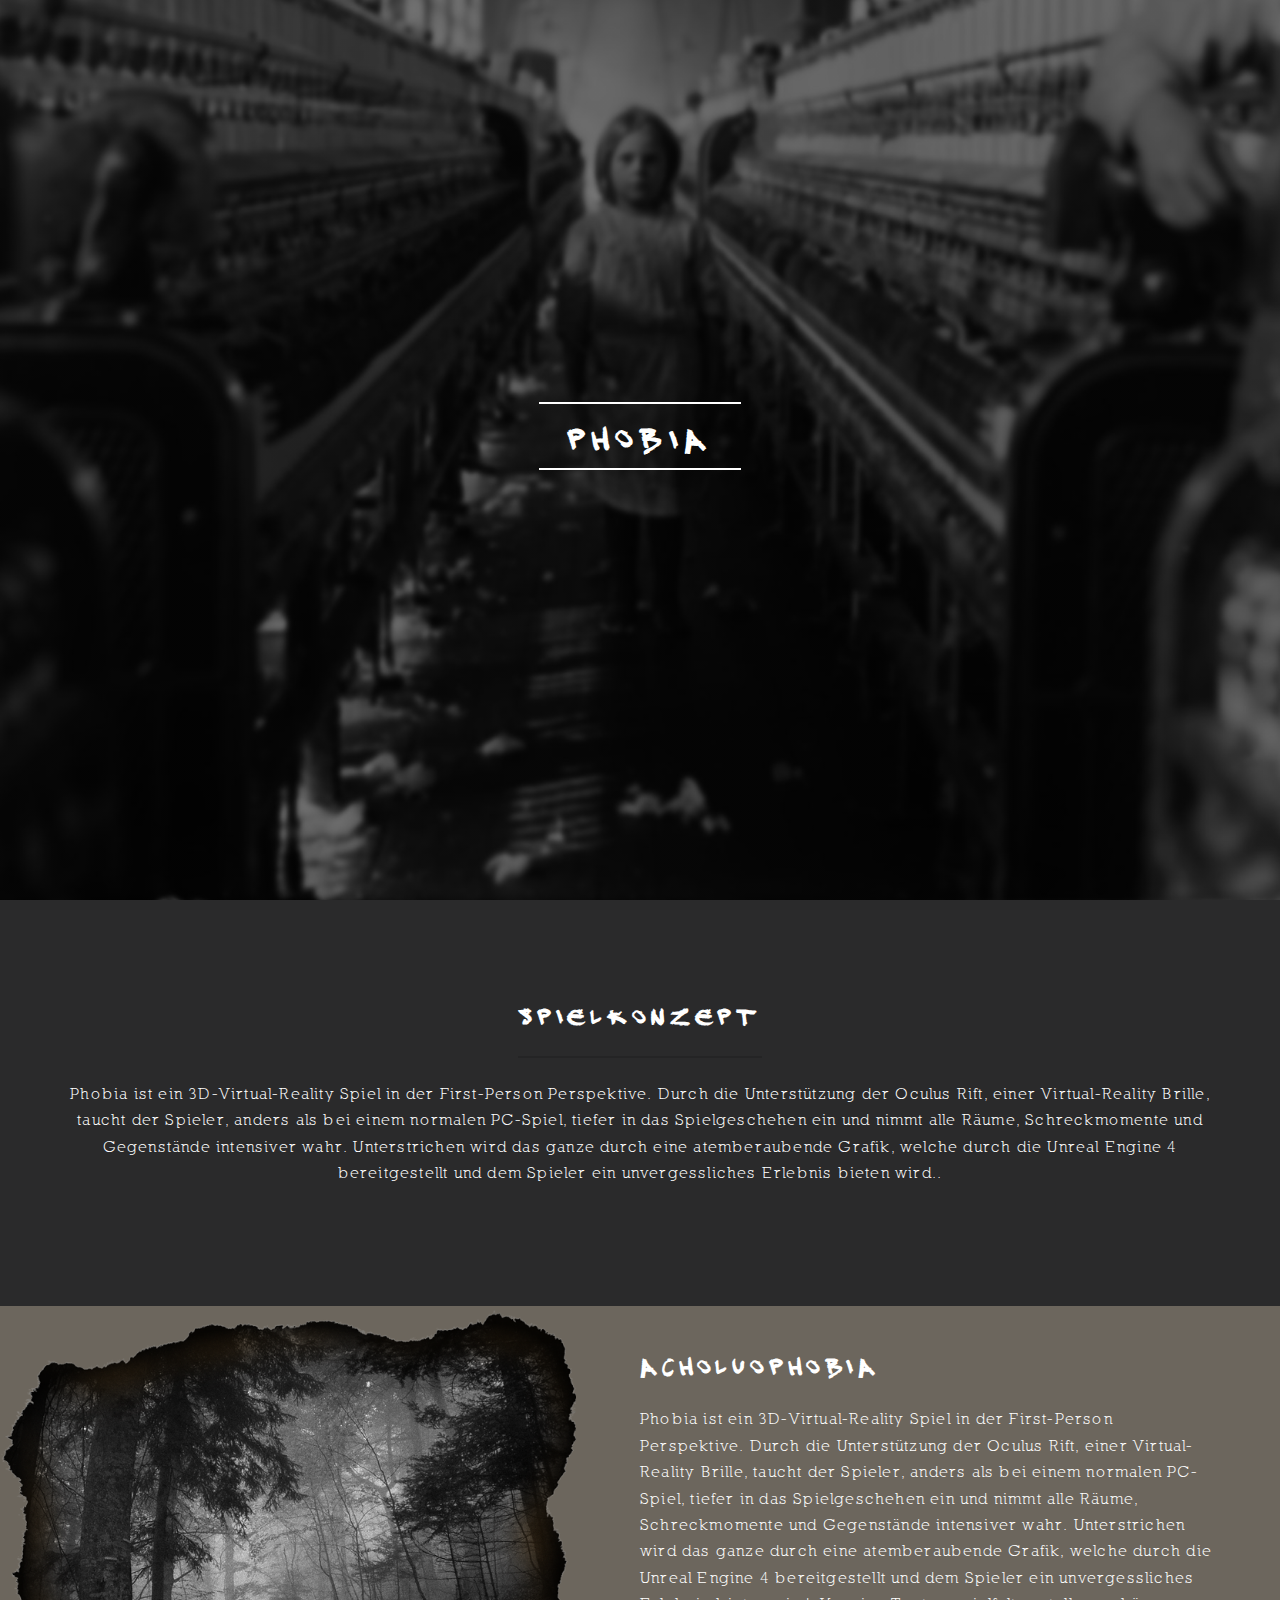
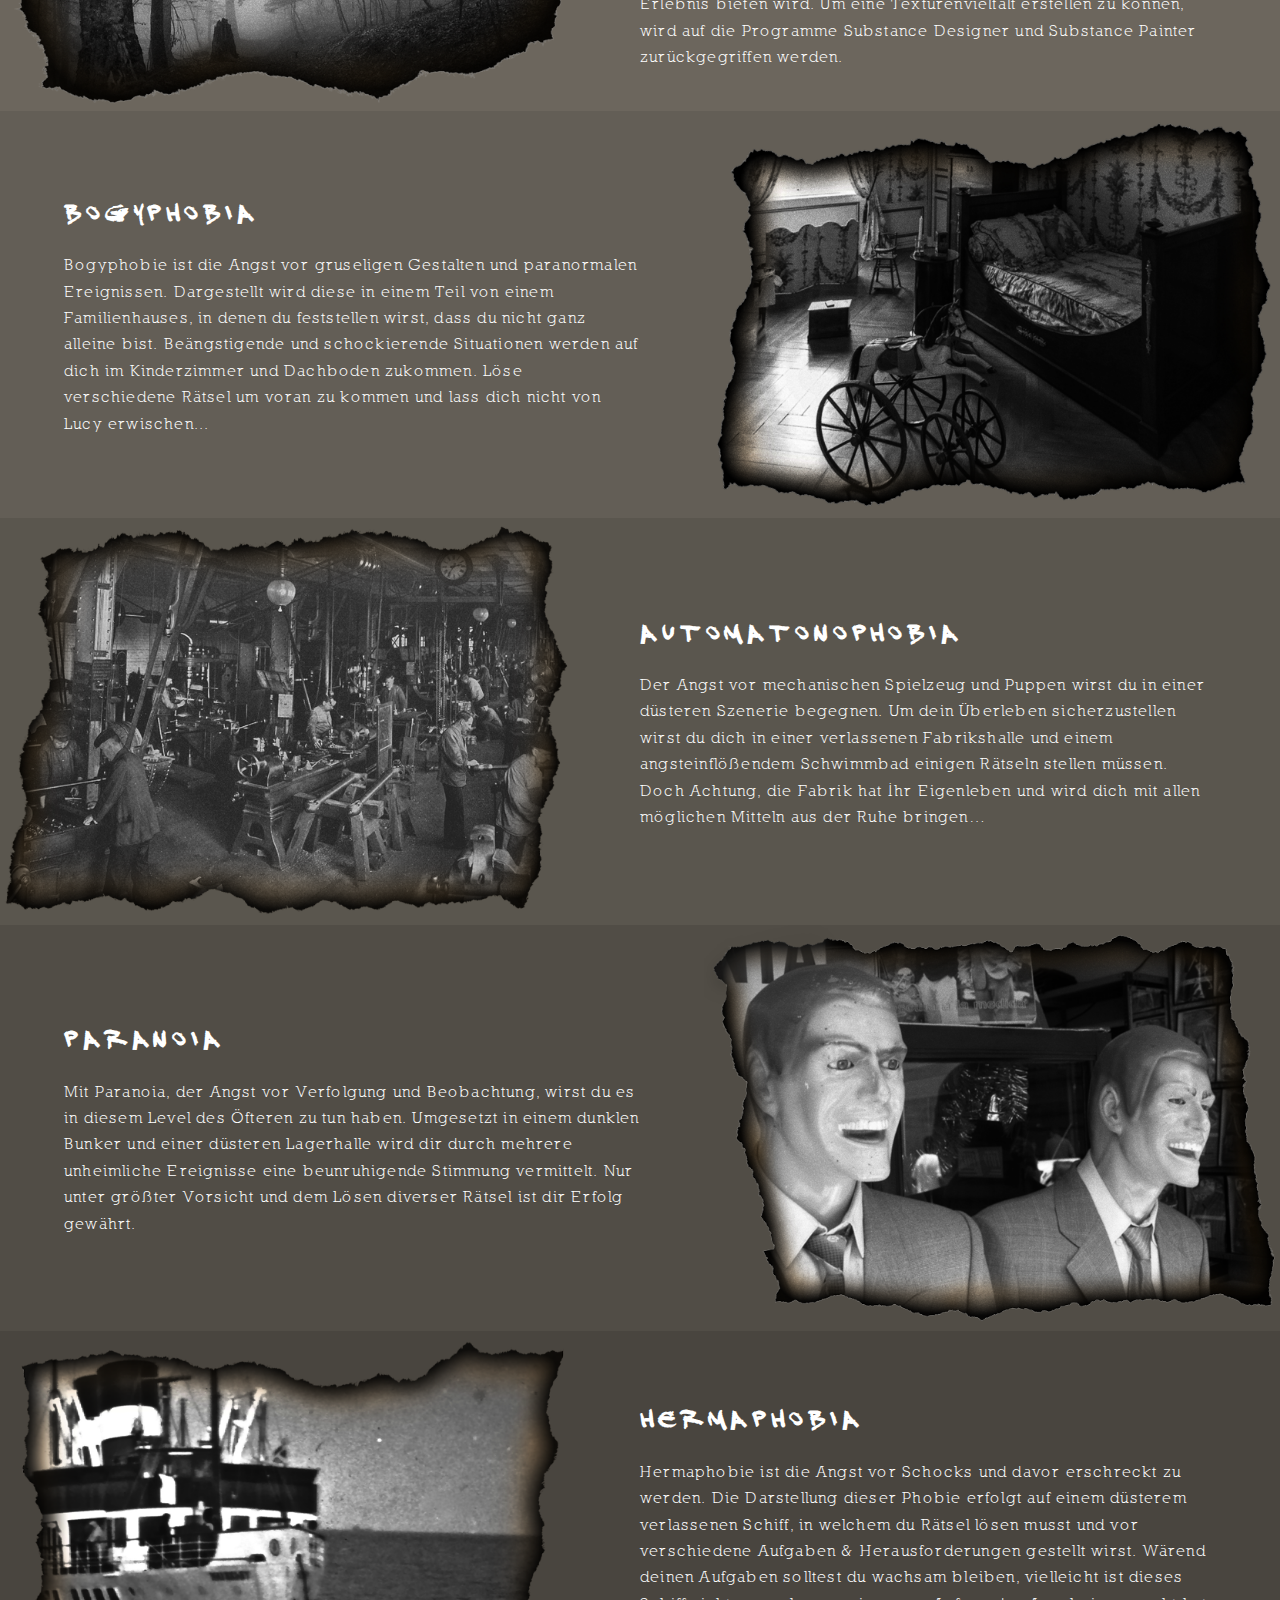
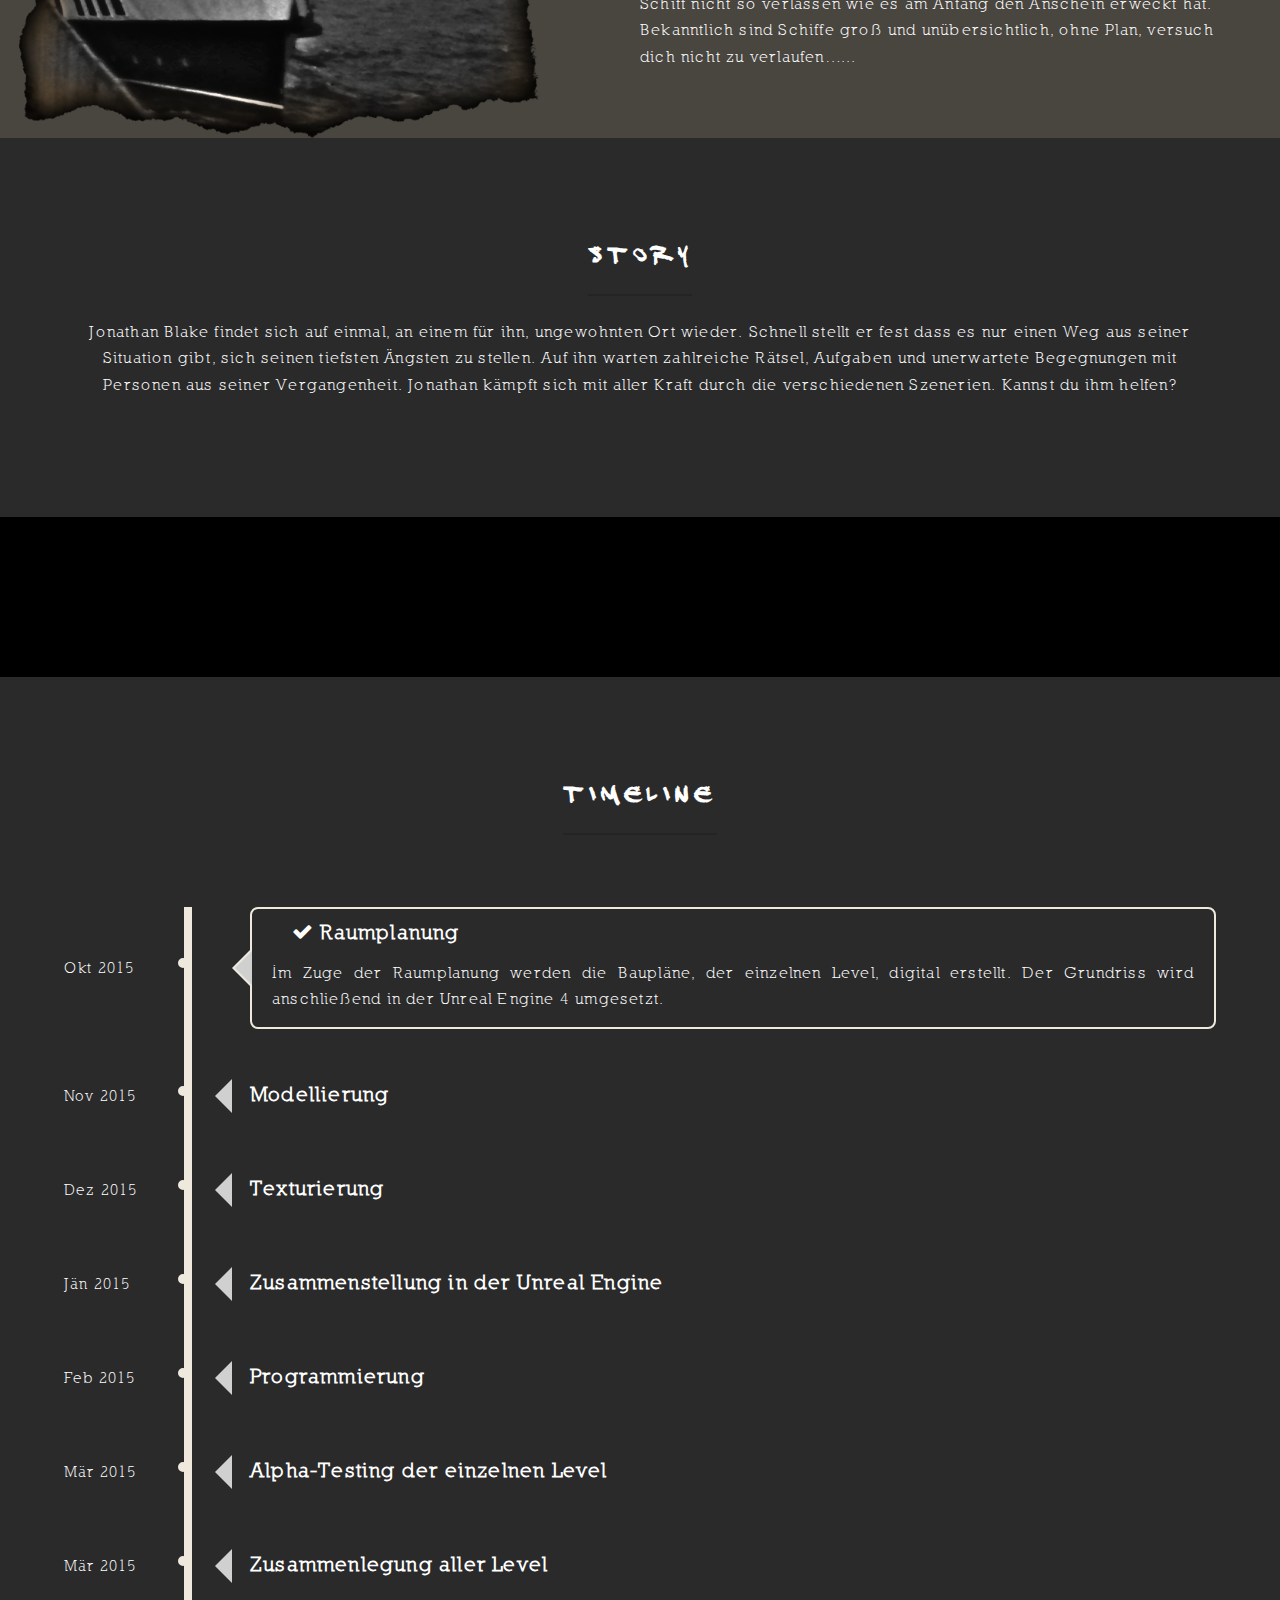
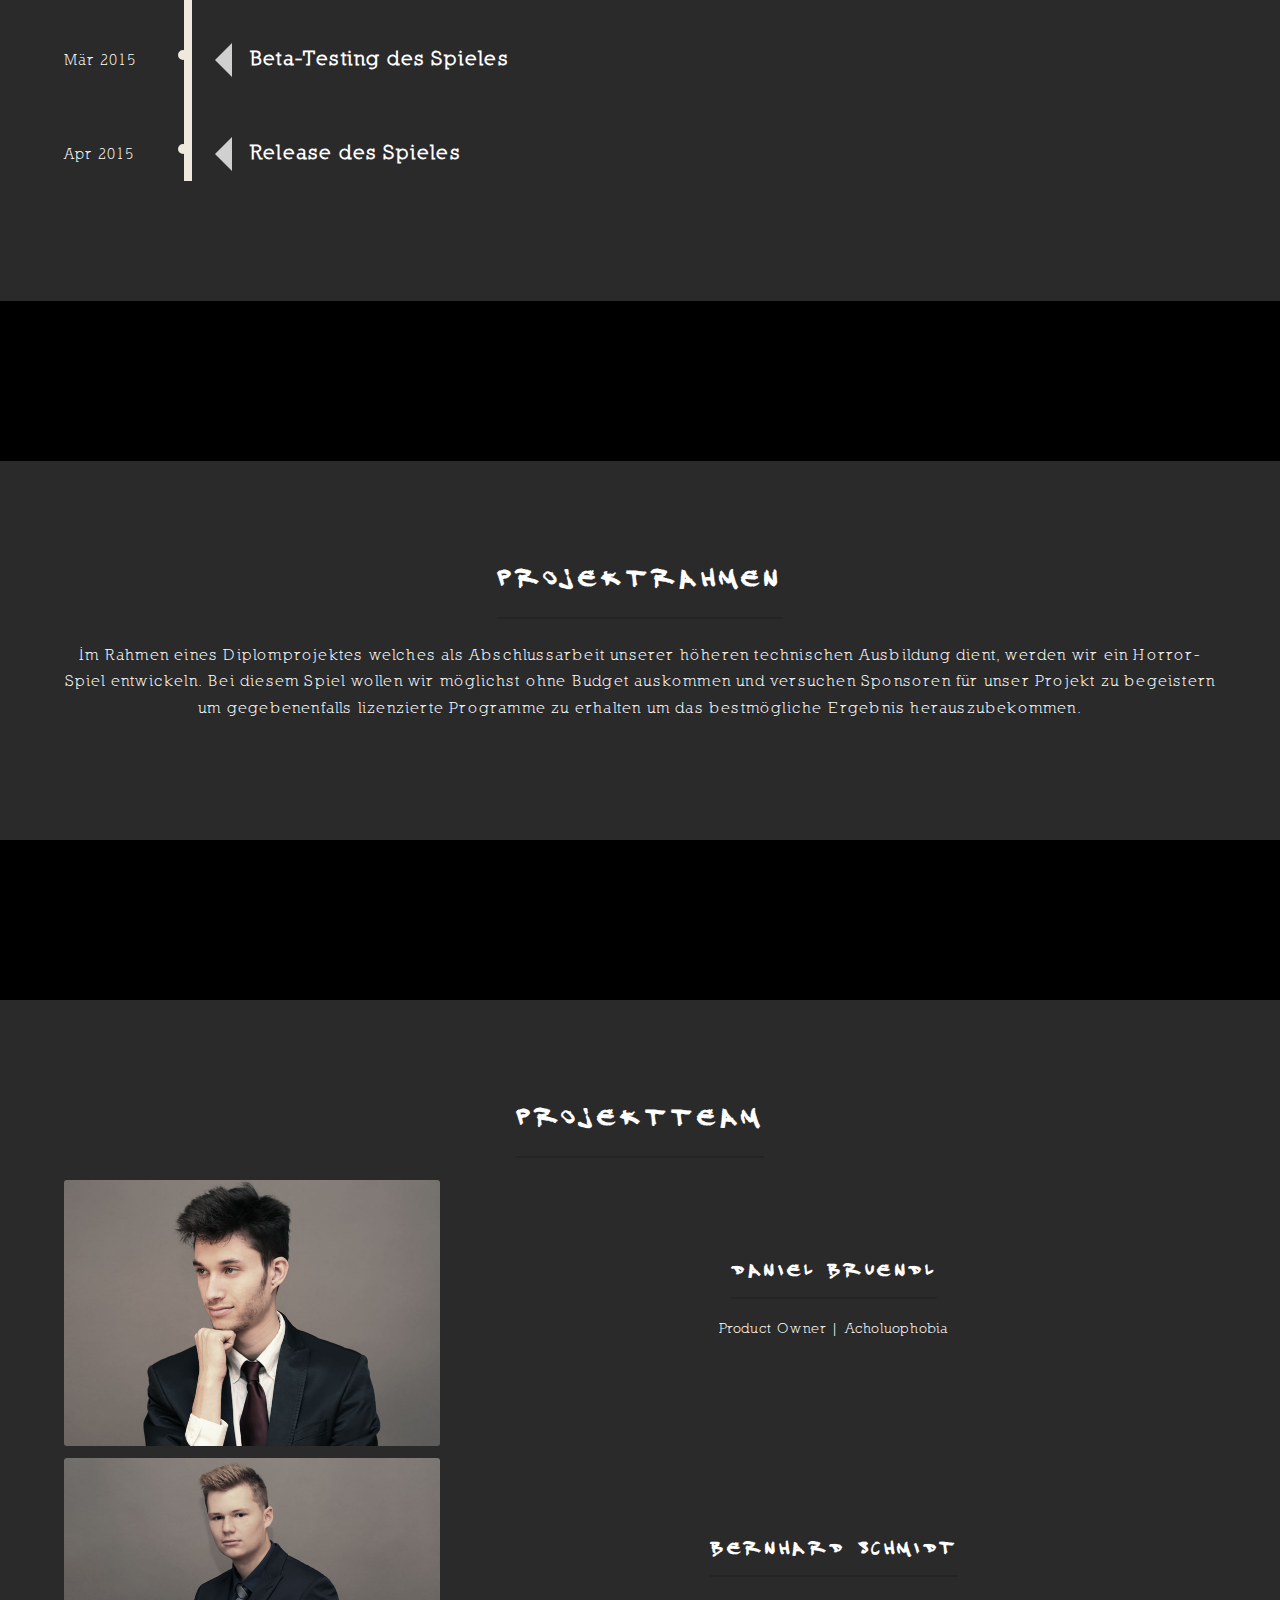
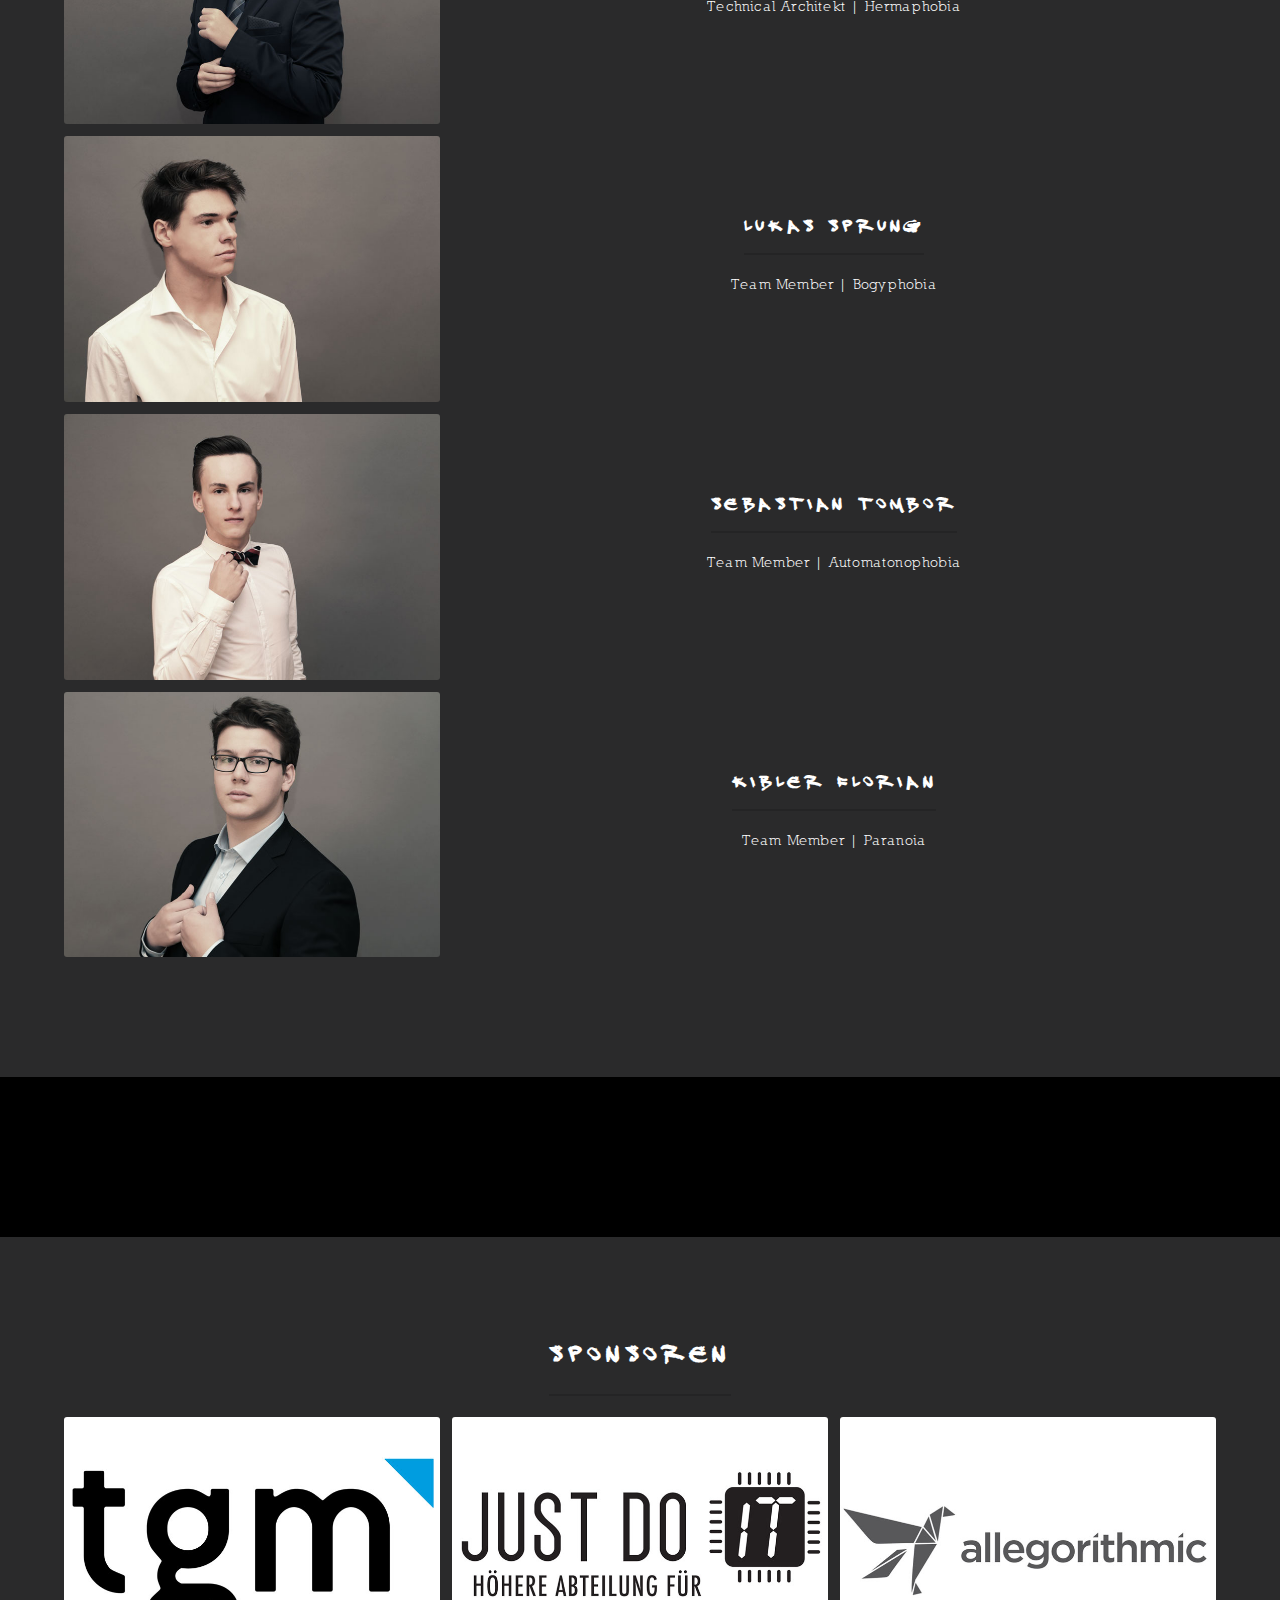
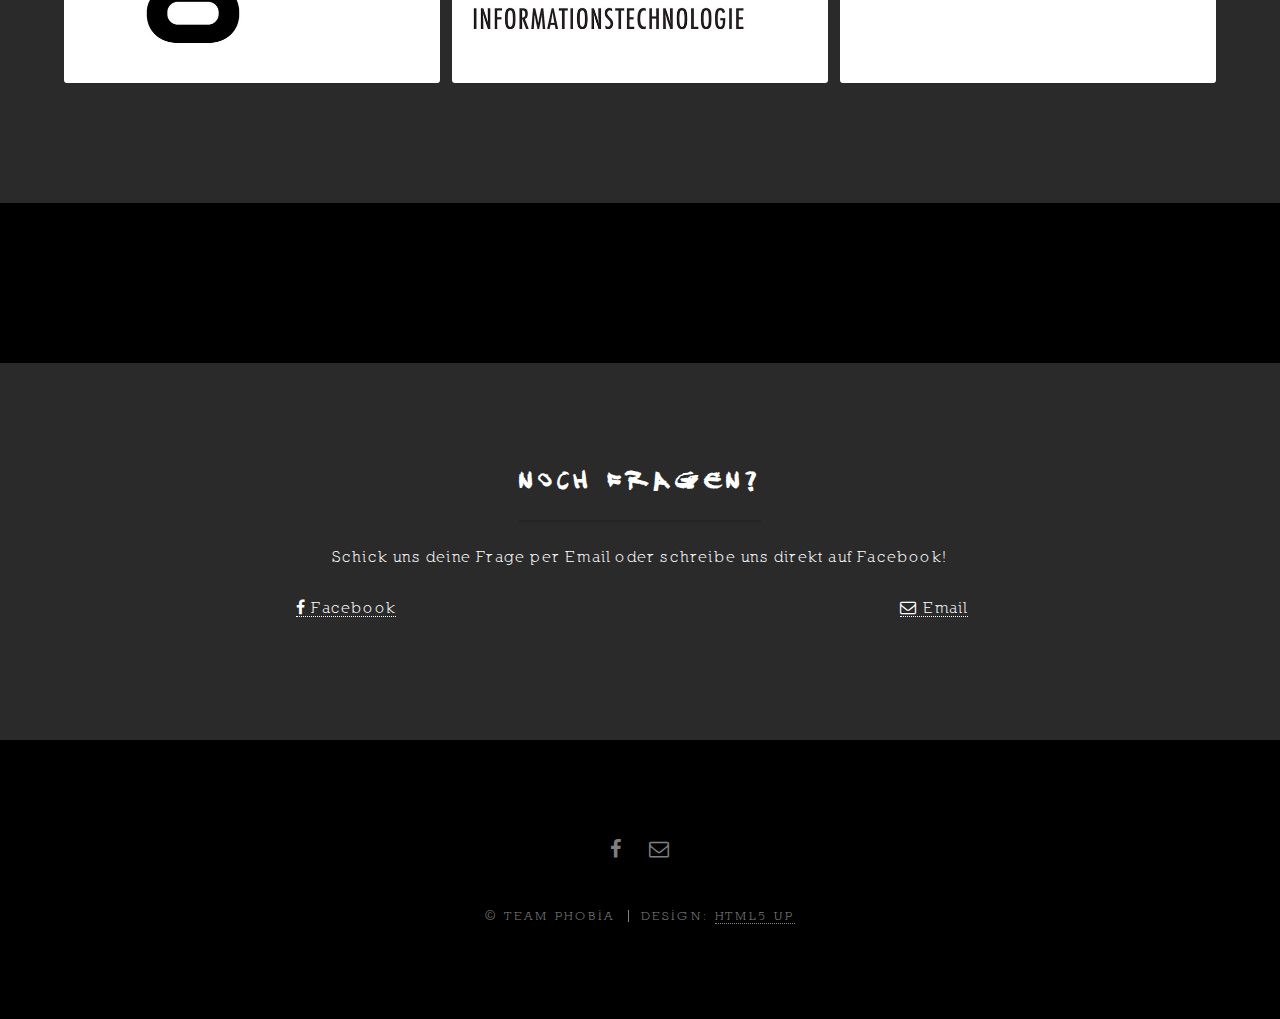
==== commit ef70c1b2: "back to html, hmmm..." ====
--- a/index.html
+++ b/index.html
@@ -1,3 +1,65 @@
+<!--<?php
+
+$name = 'Name';
+$email = 'Email';
+$text = 'Gib deine Nachricht ein!';
+$richtigmsg = '';
+
+if(isset($_POST['schick'])){
+
+    $typeerror = false;
+    $nameerror = false;
+    $emailerror = false;
+    $texterror = false;
+
+    if(isset($_POST['name'])&&$_POST['name']!='') $name = $_POST['name'];
+    else {
+        $typeerror = true;
+        $nameerror = true;
+    }
+    if(isset($_POST['email'])&&$_POST['email']!='') $email = $_POST['email'];
+    else {
+        $typeerror = true;
+        $emailerror = true;
+    }
+    if(isset($_POST['text'])&&$_POST['text']!='') $text = $_POST['text'];
+    else {
+        $typeerror = true;
+        $texterror = true;
+    }
+
+    if(!$typeerror){
+        $to = 'info@phobiagame.me';
+
+        $subject = 'Info Request - '.$name;
+
+        $headers = "From: " . $email . "\r\n";
+        $headers .= "Reply-To: ". $email . "\r\n";
+        $headers .= "MIME-Version: 1.0\r\n";
+        $headers .= "Content-Type: text/html; charset=ISO-8859-1\r\n";
+
+
+        $message = '<html><body>';
+        $message .= '<h1>Neue Infoanfrage von '.$name.'</h1>';
+        $message .= '<table rules="all" style="border-color: #666;" cellpadding="10">';
+        $message .= "<tr style='background: #eee;'><td><strong>Name:</strong> </td><td>" . $name . "</td></tr>";
+        $message .= "<tr><td><strong>Email:</strong> </td><td>" . $email . "</td></tr>";
+        $message .= "<tr><td><strong>Text:</strong> </td><td>" . $text . "</td></tr>";
+        $message .= '</body></html>';
+
+        mail($to, $subject, $message, $headers);
+
+        $richtigmsg = 'Deine Email wurde versendet!';
+
+    }
+    else{
+        if($nameerror)$name = 'Sie müssen einen Namen angeben!';
+        if($emailerror)$email = 'Sie müssen eine Email angeben!';
+        if($texterror)$text = 'Sie müssen einen Text angeben!';
+    }
+}
+
+?-->
 <!DOCTYPE HTML>
 <!--
 	Spectral by HTML5 UP
@@ -26,16 +88,16 @@
 						<nav id="nav">
 							<ul>
 								<li class="special">
-									<a href="#menu" class="menuToggle"><span>Menu</span></a>
+									<!--<a href="#menu" class="menuToggle"><span>Menu</span></a>
 									<div id="menu">
 										<ul>
-											<li><a href="index.html">Home</a></li>
+											<li><a href="index.php">Home</a></li>
 											<li><a href="generic.html">Generic</a></li>
 											<li><a href="elements.html">Elements</a></li>
 											<li><a href="#">Sign Up</a></li>
 											<li><a href="#">Log In</a></li>
 										</ul>
-									</div>
+									</div>-->
 								</li>
 							</ul>
 						</nav>
@@ -170,13 +232,14 @@
                                 <li class='work'>
                                     <input class='radio' id='work1' name='works' type='radio' checked>
                                     <div class="relative">
-                                        <label for='work1'>Raumplanung</label>
+                                        <label for='work1'><i class="fa fa-check"></i> Raumplanung</label>
                                         <span class='date'>Okt 2015</span>
                                         <span class='circle'></span>
                                     </div>
                                     <div class='contenttimeline'>
                                         <p>
-                                            Molestiae officiis voluptate excepturi rem veritatis eum aliquam qui laborum non ipsam ullam tempore reprehenderit illum eligendi cumque mollitia temporibus! Natus dicta qui est optio rerum.                                        </p>
+                                            Im Zuge der Raumplanung werden die Baupläne, der einzelnen Level, digital erstellt. Der Grundriss wird anschließend in der Unreal Engine 4 umgesetzt.
+                                        </p>
                                     </div>
                                 </li>
                                 <li class='work'>
@@ -188,7 +251,8 @@
                                     </div>
                                     <div class='contenttimeline'>
                                         <p>
-                                            Molestiae officiis voluptate excepturi rem veritatis eum aliquam qui laborum non ipsam ullam tempore reprehenderit illum eligendi cumque mollitia temporibus! Natus dicta qui est optio rerum.                                        </p>
+                                            Modellierung aller benötigten (3D-) Objekte / Props
+                                        </p>
                                     </div>
                                 </li>
                                 <li class='work'>
@@ -200,7 +264,8 @@
                                     </div>
                                     <div class='contenttimeline'>
                                         <p>
-                                            Molestiae officiis voluptate excepturi rem veritatis eum aliquam qui laborum non ipsam ullam tempore reprehenderit illum eligendi cumque mollitia temporibus! Natus dicta qui est optio rerum.                                        </p>
+                                            Erstellen der Texturen sowie anschließende Texturierung aller 3D-Objekte
+                                        </p>
                                     </div>
                                 </li>
                                 <li class='work'>
@@ -212,7 +277,8 @@
                                     </div>
                                     <div class='contenttimeline'>
                                         <p>
-                                            Molestiae officiis voluptate excepturi rem veritatis eum aliquam qui laborum non ipsam ullam tempore reprehenderit illum eligendi cumque mollitia temporibus! Natus dicta qui est optio rerum.                                        </p>
+                                            Fertig modellierte und texturierte Objekte werden in den schon vorhandenen Grundriss (UE4) eingefügt. Benötigte Licht und Partikel Effekte werden erstellt.
+                                        </p>
                                     </div>
                                 </li>
                                 <li class='work'>
@@ -224,7 +290,8 @@
                                     </div>
                                     <div class='contenttimeline'>
                                         <p>
-                                            Molestiae officiis voluptate excepturi rem veritatis eum aliquam qui laborum non ipsam ullam tempore reprehenderit illum eligendi cumque mollitia temporibus! Natus dicta qui est optio rerum.                                        </p>
+                                            Erstellung / Programmierung aller benötigten Blueprints & Trigger
+                                        </p>
                                     </div>
                                 </li>
                                 <li class='work'>
@@ -236,7 +303,8 @@
                                     </div>
                                     <div class='contenttimeline'>
                                         <p>
-                                            Molestiae officiis voluptate excepturi rem veritatis eum aliquam qui laborum non ipsam ullam tempore reprehenderit illum eligendi cumque mollitia temporibus! Natus dicta qui est optio rerum.                                        </p>
+                                            Die Alpha-Tests sind nicht öffentlich zugägnlich. Die Testung erfolgt für jedes Level einzeln und soll Schwächen und Fehler im Spiel aufzeigen.
+                                        </p>
                                     </div>
                                 </li>
                                 <li class='work'>
@@ -248,7 +316,8 @@
                                     </div>
                                     <div class='contenttimeline'>
                                         <p>
-                                            Molestiae officiis voluptate excepturi rem veritatis eum aliquam qui laborum non ipsam ullam tempore reprehenderit illum eligendi cumque mollitia temporibus! Natus dicta qui est optio rerum.                                        </p>
+                                            Nach der Ausbesserung der Schwächen und Fehler werden die einzelnen Level zu einem kompletten Spiel zusammengefügt.
+                                        </p>
                                     </div>
                                 </li>
                                 <li class='work'>
@@ -260,7 +329,8 @@
                                     </div>
                                     <div class='contenttimeline'>
                                         <p>
-                                            Molestiae officiis voluptate excepturi rem veritatis eum aliquam qui laborum non ipsam ullam tempore reprehenderit illum eligendi cumque mollitia temporibus! Natus dicta qui est optio rerum.                                        </p>
+                                            Vor der Veröffentlichung wird das Spiel im zuge einer closed-Beta nochmals auf Fehler getestet. Treten Probleme und Fehler auf werden diese bis zum geplanten Release ausgebessert.
+                                        </p>
                                     </div>
                                 </li>
                                 <li class='work'>
@@ -272,7 +342,7 @@
                                     </div>
                                     <div class='contenttimeline'>
                                         <p>
-                                            Molestiae officiis voluptate excepturi rem veritatis eum aliquam qui laborum non ipsam ullam tempore reprehenderit illum eligendi cumque mollitia temporibus! Natus dicta qui est optio rerum.
+                                            Veröffentlichung des kompletten Spieles
                                         </p>
                                     </div>
                                 </li>
@@ -288,7 +358,7 @@
                     <div class="inner">
                         <header class="major">
                             <h2>Projektrahmen</h2>
-                            <p>Im Rahmen eines Diplomprojektes welches als Abschlussarbeit unserer höheren technischen Ausbildung dient, werden wir ein Horror-Spiel entwickeln.<br>
+                            <p>Im Rahmen eines Diplomprojektes welches als Abschlussarbeit unserer höheren technischen Ausbildung dient, werden wir ein Horror-Spiel entwickeln.
                                 Bei diesem Spiel wollen wir möglichst ohne Budget auskommen und versuchen Sponsoren für unser Projekt zu begeistern um gegebenenfalls lizenzierte Programme zu erhalten um das bestmögliche Ergebnis herauszubekommen.</p>
                         </header>
                     </div>
@@ -380,26 +450,17 @@
                     <div class="inner">
                         <header class="major">
                             <h2>Noch Fragen?</h2>
-                            <form method="post" action="#">
                                 <div class="row uniform">
+                                    <div class="12u$">
+                                        Schick uns deine Frage per Email oder schreibe uns direkt auf Facebook!
+                                    </div>
                                     <div class="6u 12u$(xsmall)">
-                                        <input type="text" name="demo-name" id="demo-name" value="" placeholder="Name">
+                                        <a href="facebook.com"><i class='fa fa-facebook'></i> Facebook</a>
                                     </div>
                                     <div class="6u$ 12u$(xsmall)">
-                                        <input type="email" name="email" id="email" value="" placeholder="Email">
-                                    </div>
-
-                                    <div class="12u$">
-                                        <textarea name="message" id="demo-message" placeholder="Gib deine Nachricht ein!" rows="6"></textarea>
-                                    </div>
-                                    <div class="12u$">
-                                        <ul class="actions">
-                                            <li><input type="submit" value="Senden"></li>
-                                        </ul>
-                                    </div>
-                                </div>
-                            </form>
-
+                                        <a href="mailto:info@phobiagame.me?subject=Meine Frage ans Phobia Team"> <i class="fa fa-envelope-o"></i> Email </a>                                    </div>
+                                    </div>
+                                </div>
                         </header>
                     </div>
                 </section>
@@ -407,11 +468,8 @@
 				<!-- Footer -->
 					<footer id="footer">
 						<ul class="icons">
-							<li><a href="#" class="icon fa-twitter"><span class="label">Twitter</span></a></li>
 							<li><a href="#" class="icon fa-facebook"><span class="label">Facebook</span></a></li>
-							<li><a href="#" class="icon fa-instagram"><span class="label">Instagram</span></a></li>
-							<li><a href="#" class="icon fa-dribbble"><span class="label">Dribbble</span></a></li>
-							<li><a href="#" class="icon fa-envelope-o"><span class="label">Email</span></a></li>
+							<li><a href="mailto:info@phobiagame.me?subject=Meine Frage ans Phobia Team" class="icon fa-envelope-o"><span class="label">Email</span></a></li>
 						</ul>
 						<ul class="copyright">
 							<li>&copy; Team Phobia</li><li>Design: <a href="http://html5up.net">HTML5 UP</a></li>
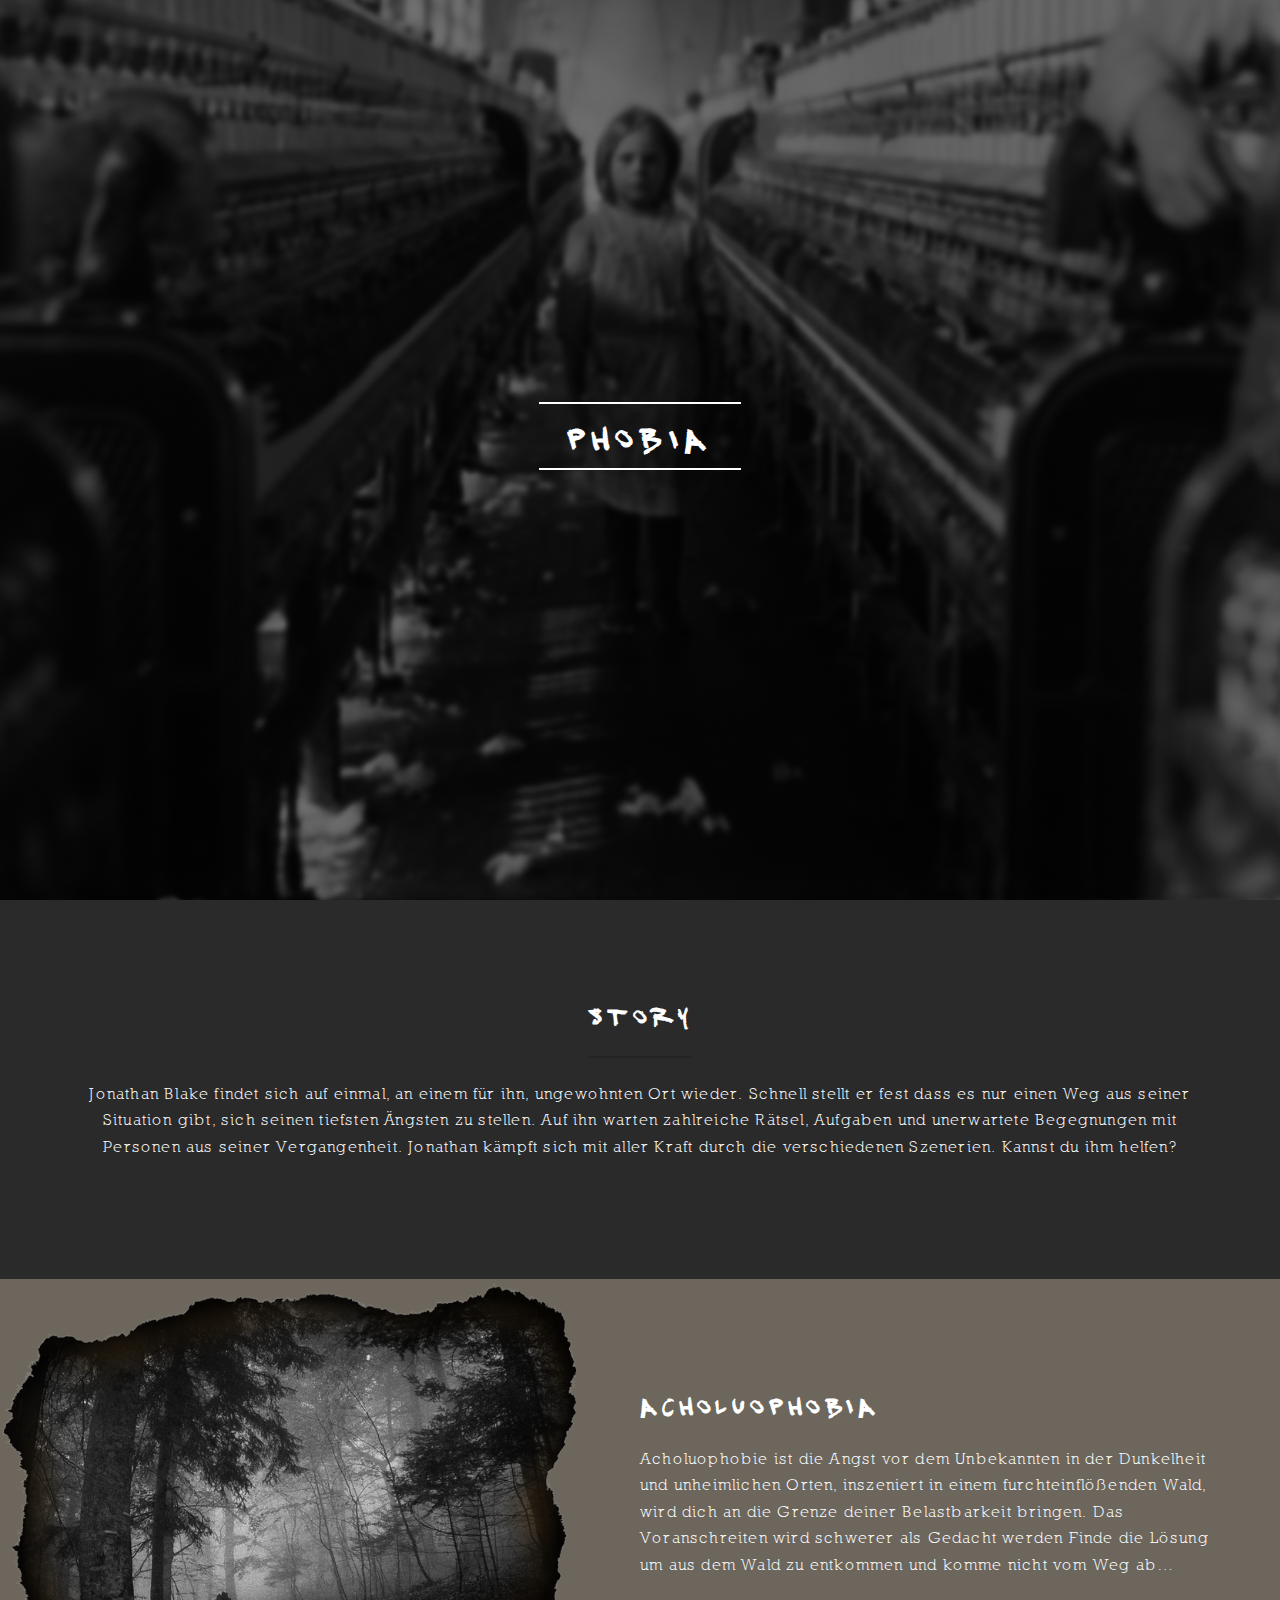
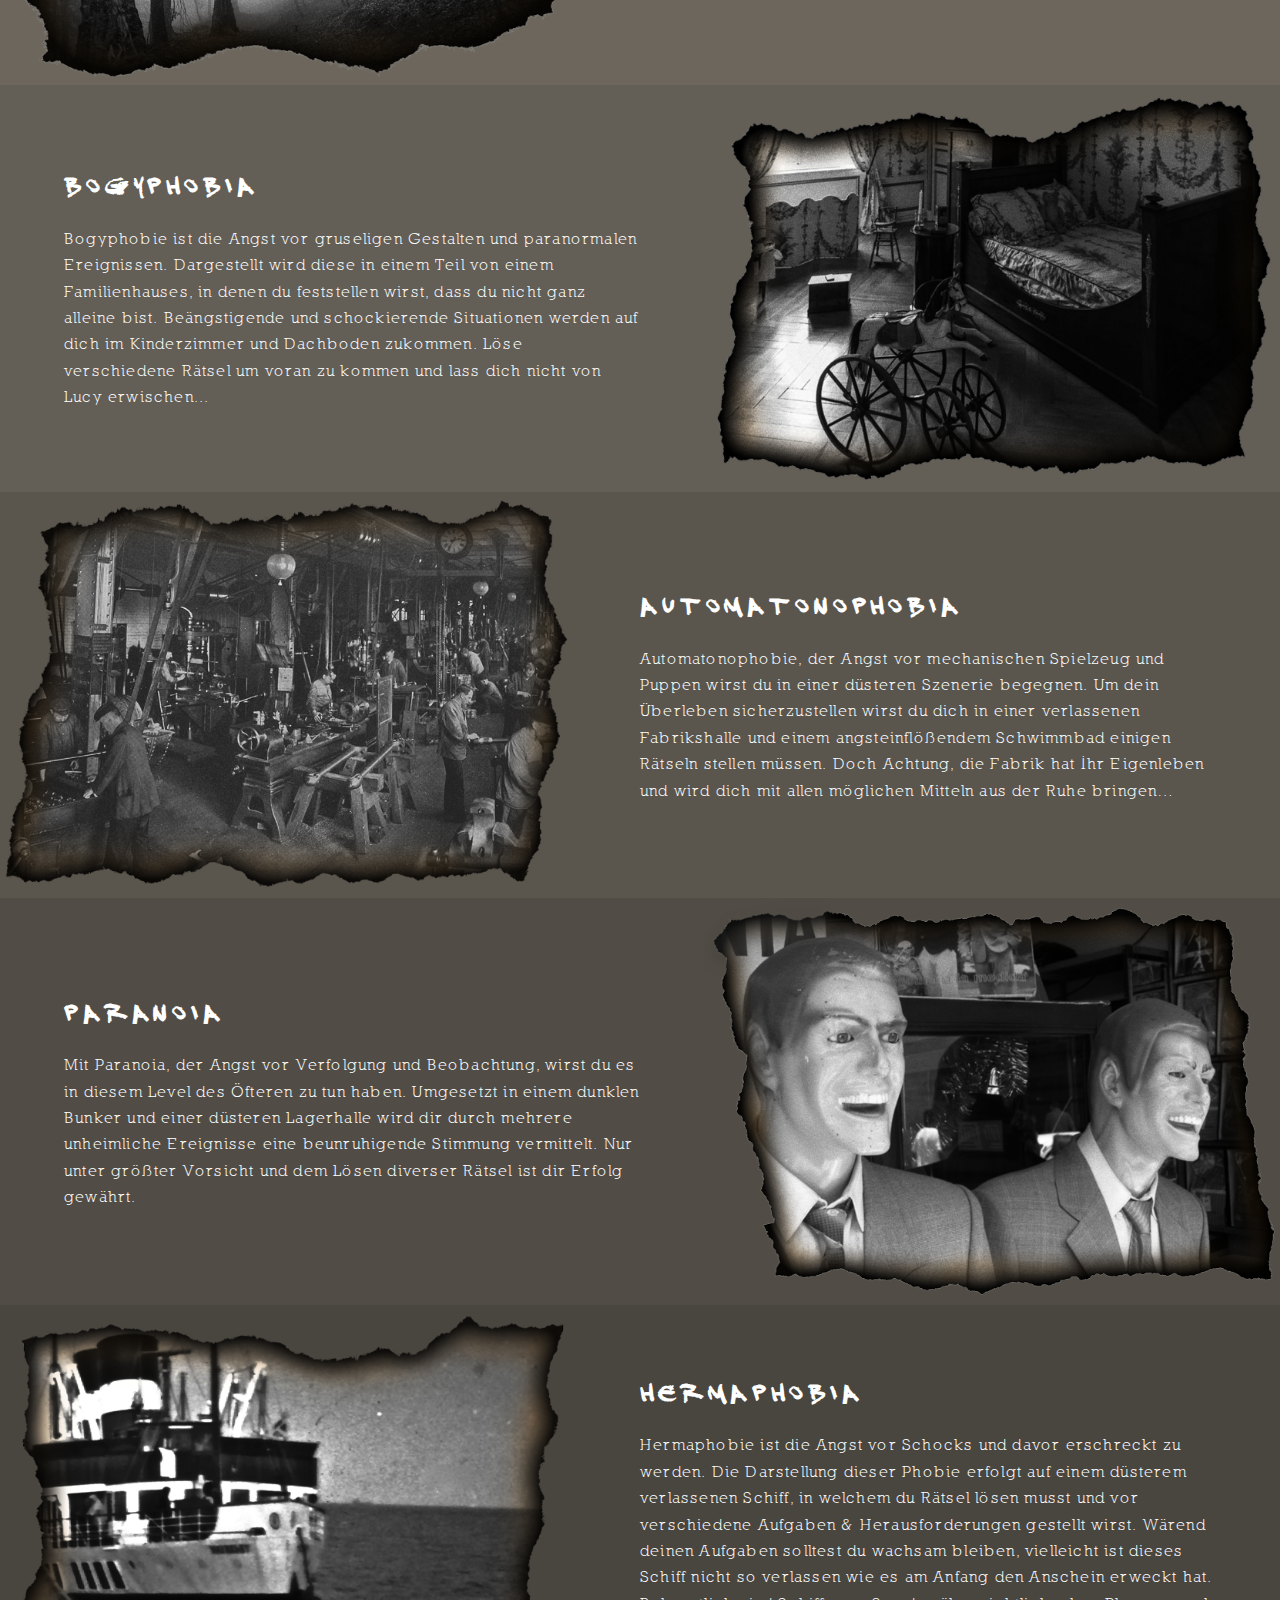
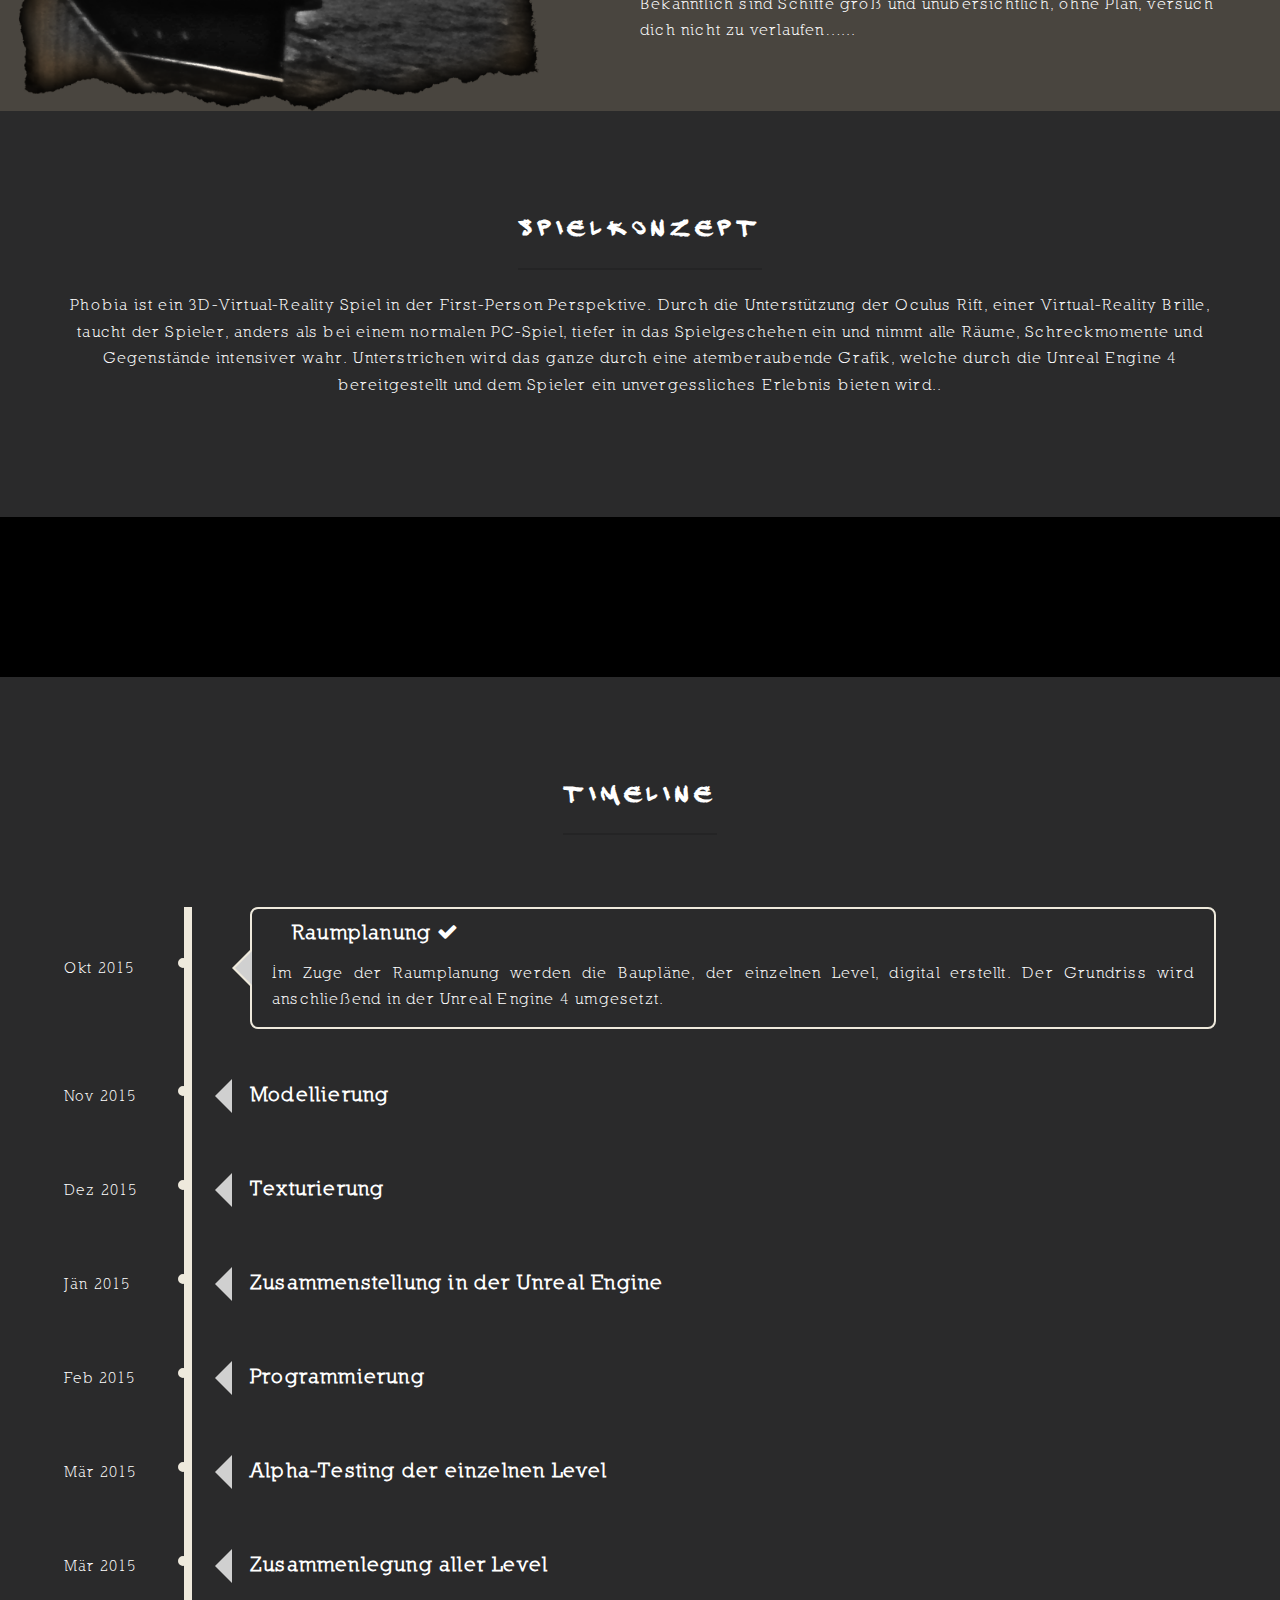
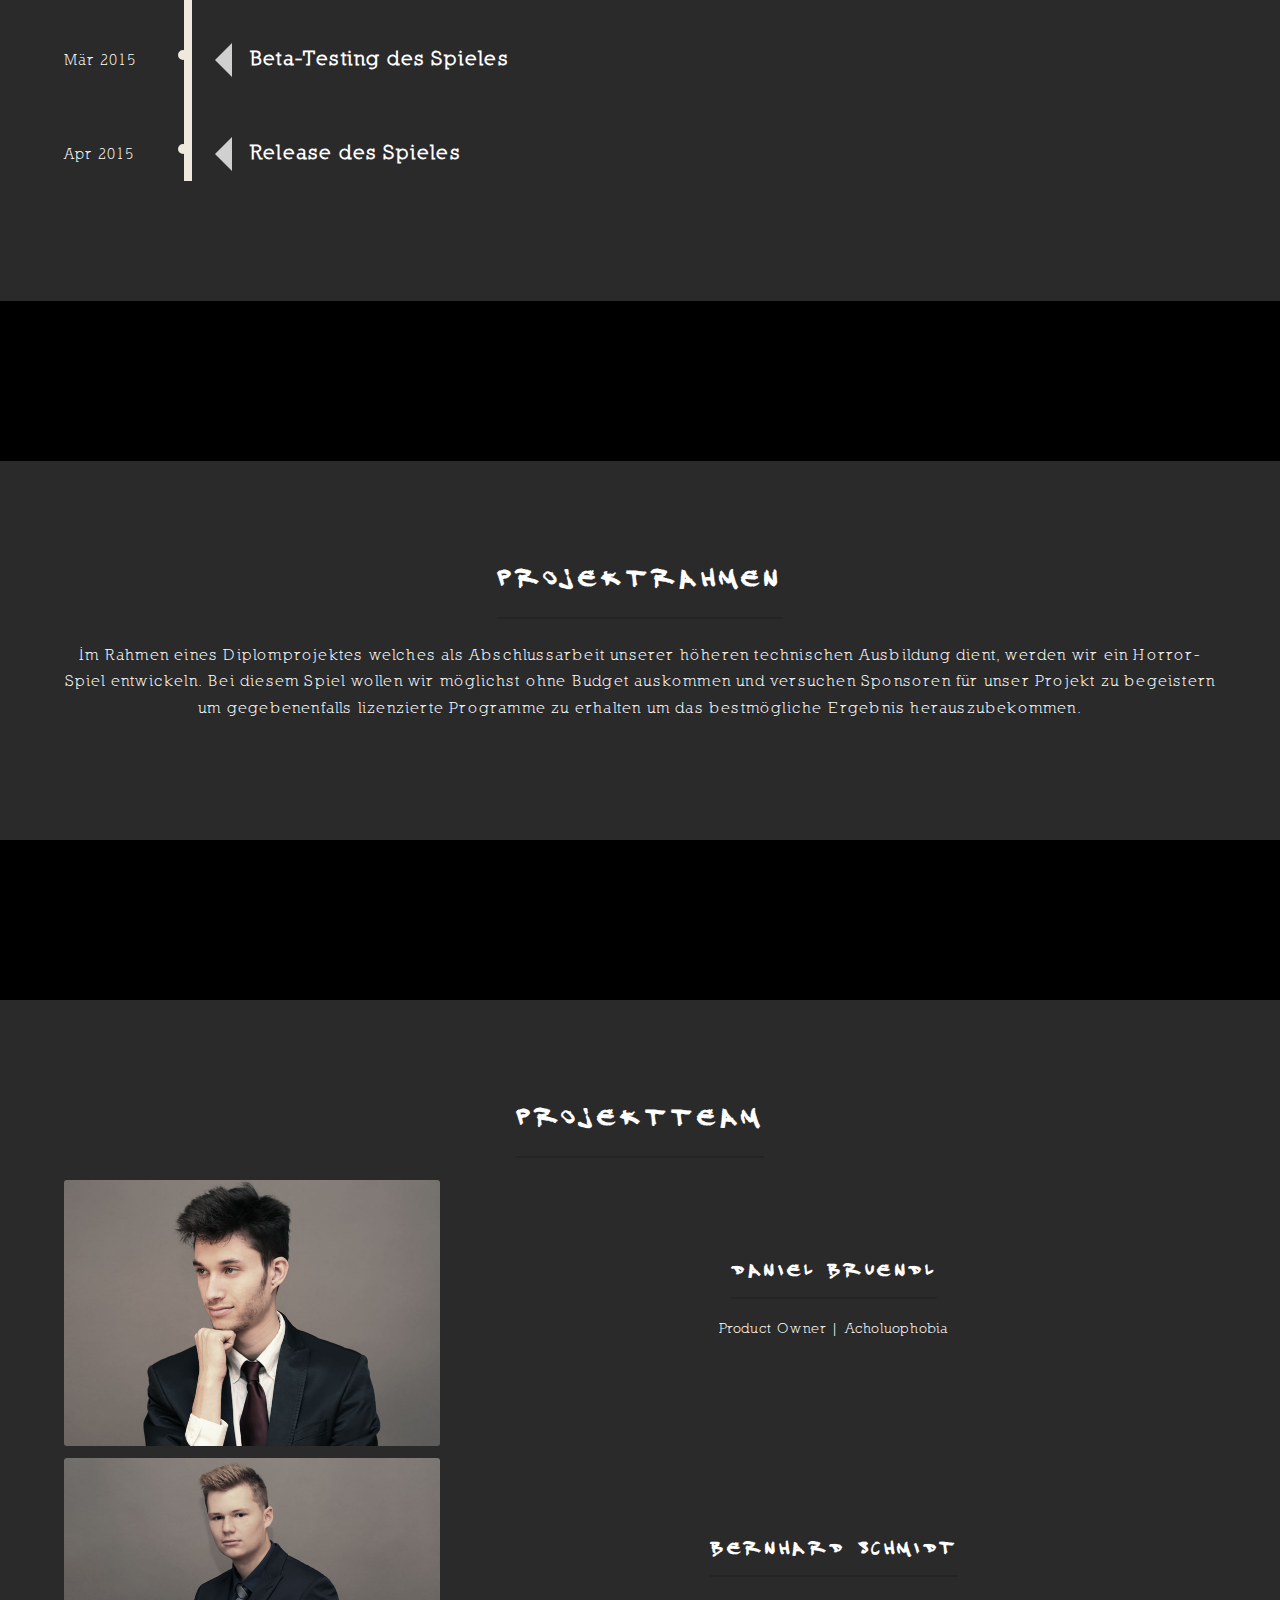
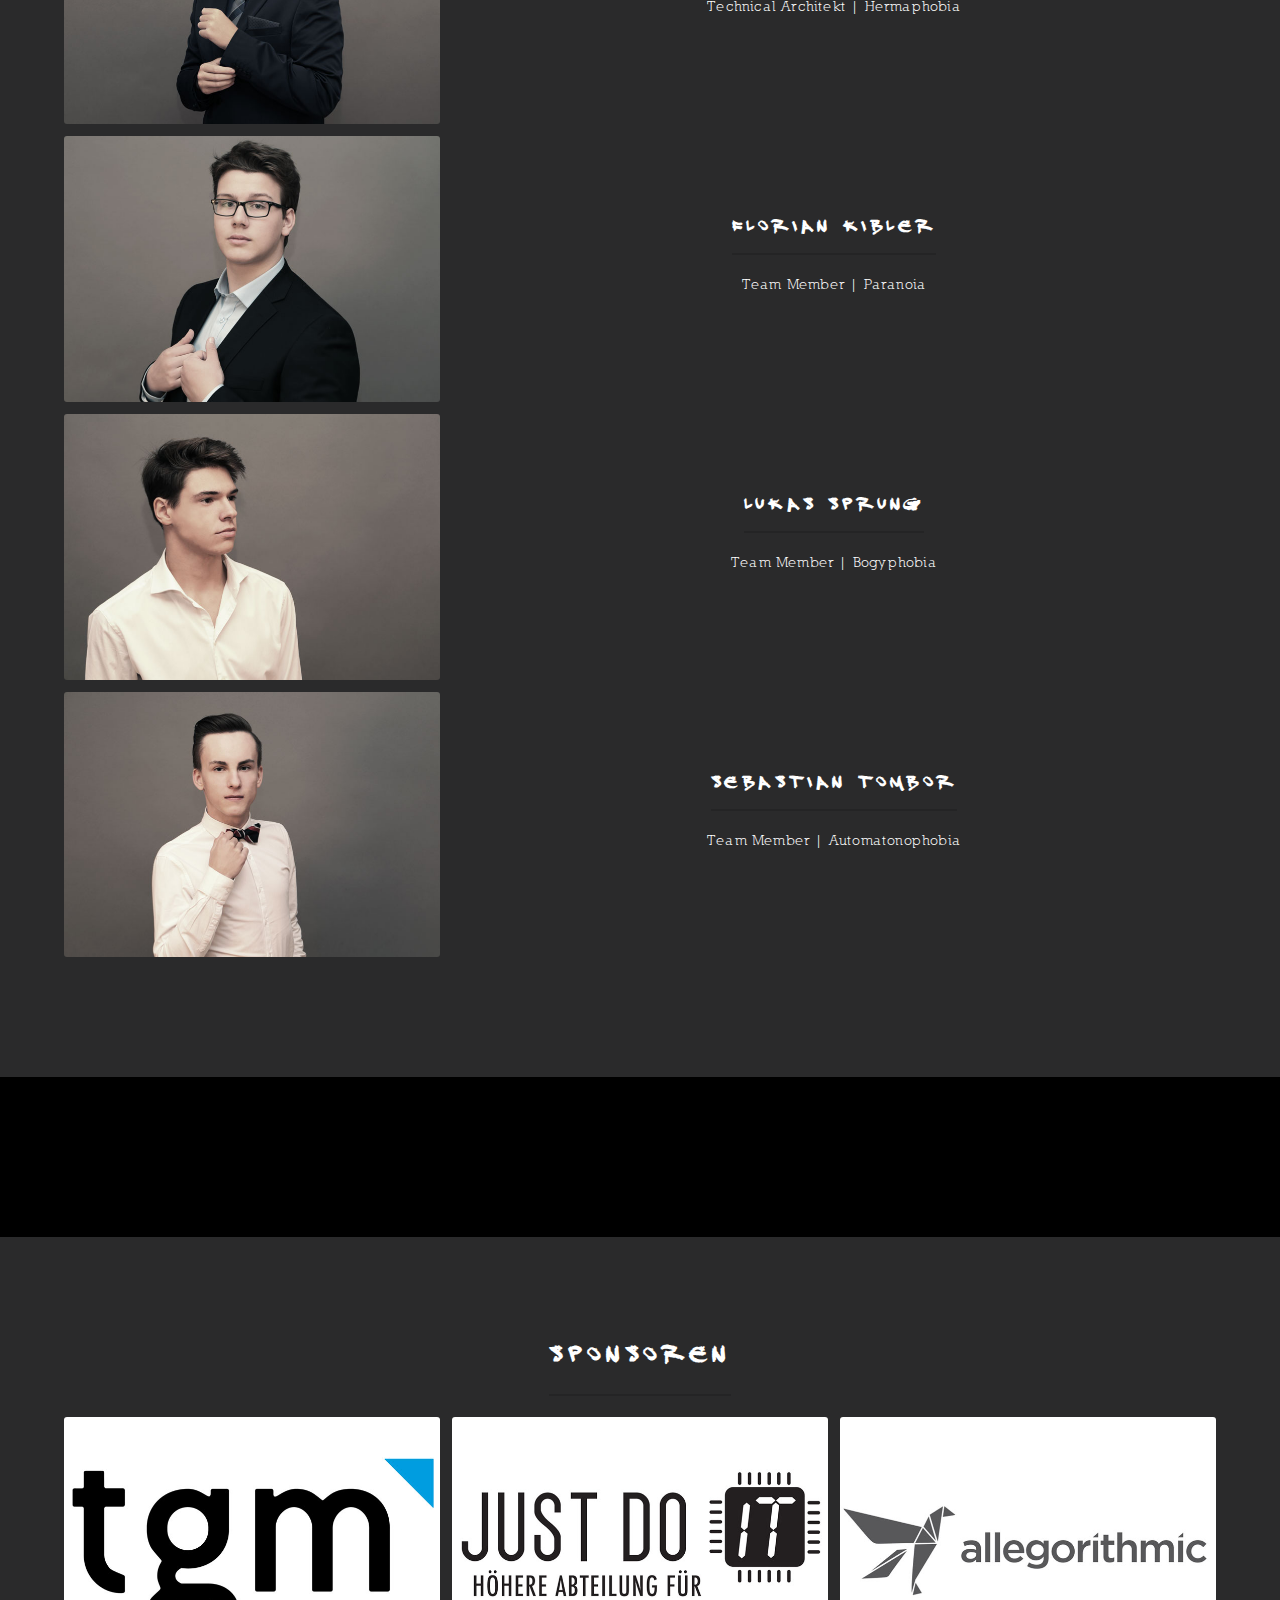
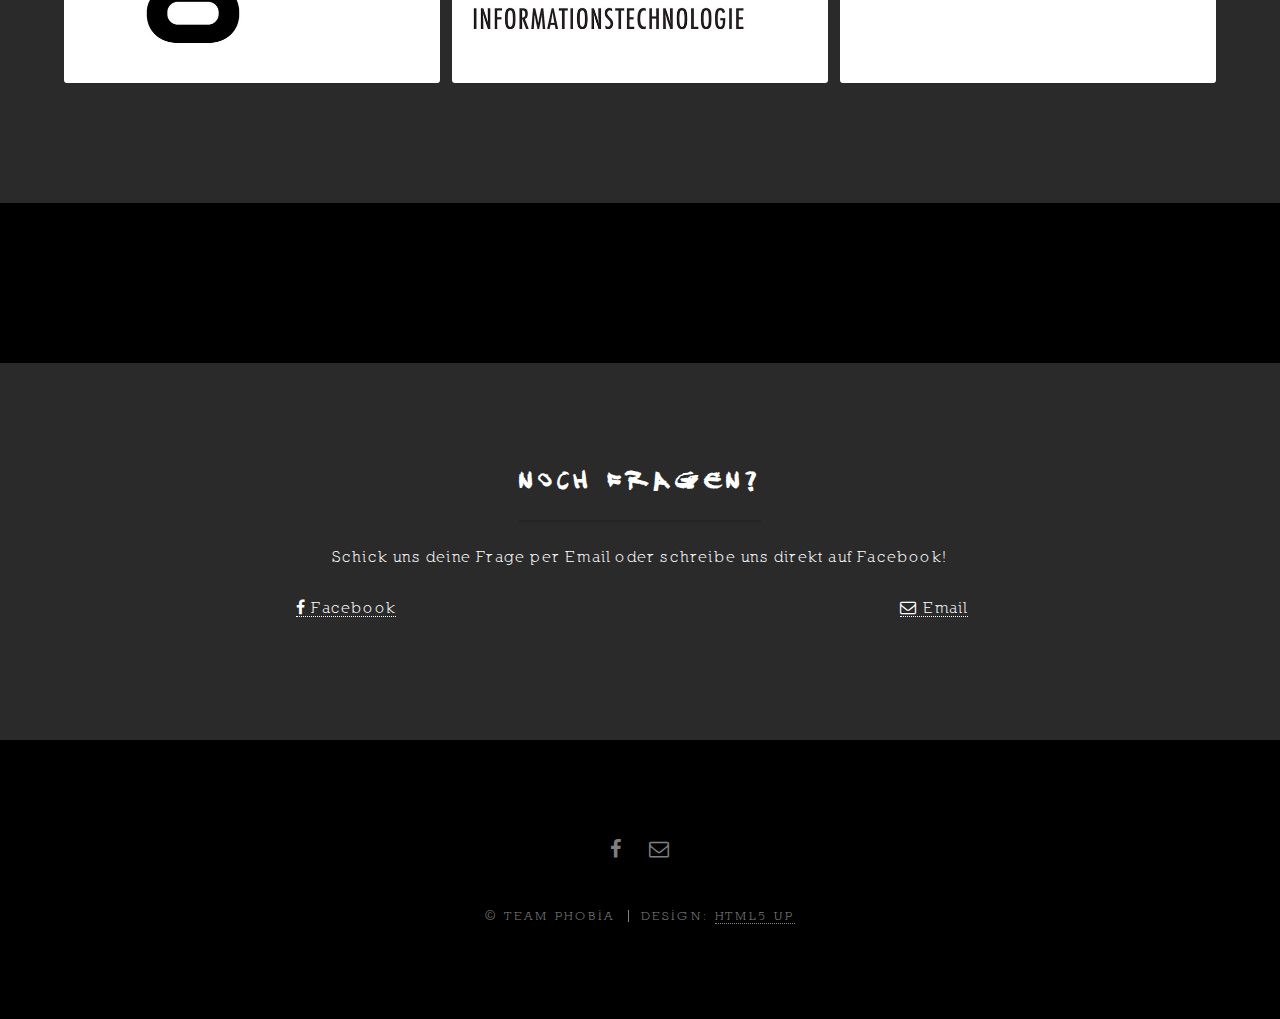
==== commit 37cd40b2: "Webpage Update" ====
--- a/index.html
+++ b/index.html
@@ -115,24 +115,26 @@
 						<a href="#one" class="more scrolly">Learn More</a>-->
 					</section>
 
-				<!-- One -->
-					<section id="one" class="wrapper style1 special">
-						<div class="inner">
-							<header class="major">
-								<h2>Spielkonzept</h2>
-								<p>Phobia ist ein 3D-Virtual-Reality Spiel in der First-Person Perspektive. Durch die Unterstützung der Oculus Rift, einer Virtual-Reality Brille, taucht der Spieler, anders als bei einem normalen PC-Spiel, tiefer in das Spielgeschehen ein und nimmt alle Räume, Schreckmomente und Gegenstände intensiver wahr. Unterstrichen wird das ganze durch eine atemberaubende Grafik, welche durch die Unreal Engine 4 bereitgestellt und dem Spieler ein unvergessliches Erlebnis bieten wird..</p>
-							</header>
-						</div>
-					</section>
-
+
+                <!-- One -->
+                <section id="one" class="wrapper style1 special">
+                    <div class="inner">
+                        <header class="major">
+                            <h2>Story</h2>
+                            <p>Jonathan Blake findet sich auf einmal, an einem für ihn, ungewohnten Ort wieder. Schnell stellt er fest dass es nur einen Weg aus seiner Situation gibt, sich seinen tiefsten Ängsten zu stellen. Auf ihn warten zahlreiche Rätsel, Aufgaben und unerwartete Begegnungen mit Personen aus seiner Vergangenheit. Jonathan kämpft sich mit aller Kraft durch die verschiedenen Szenerien. Kannst du ihm helfen?</p>
+                        </header>
+                    </div>
+                </section>
 				<!-- Two -->
 					<section id="two" class="wrapper alt style2">
 						<section class="spotlight">
 							<div class="image"><img src="images/acholuophobie.png" alt="" /></div><div class="content">
 								<h2>Acholuophobia</h2>
-								<p>Phobia ist ein 3D-Virtual-Reality Spiel in der First-Person Perspektive. Durch die Unterstützung der Oculus Rift, einer Virtual-Reality Brille, taucht der Spieler, anders als bei einem normalen PC-Spiel, tiefer in das Spielgeschehen ein und nimmt alle Räume, Schreckmomente und Gegenstände intensiver wahr. Unterstrichen wird das ganze durch eine atemberaubende Grafik, welche durch die Unreal Engine 4 bereitgestellt und dem Spieler ein unvergessliches Erlebnis bieten wird. Um eine Texturenvielfalt erstellen zu können, wird auf die Programme Substance Designer und Substance Painter zurückgegriffen werden.</p>
-							</div>
-						</section>
+                                <p>
+                                    Acholuophobie ist die Angst vor dem Unbekannten in der Dunkelheit und unheimlichen Orten, inszeniert in einem furchteinflößenden Wald, wird dich an die Grenze deiner Belastbarkeit bringen. Das Voranschreiten wird schwerer als Gedacht werden Finde die Lösung um aus dem Wald zu entkommen und komme nicht vom Weg ab…
+                                </p>
+                            </div>
+                        </section>
 						<section class="spotlight">
 							<div class="image"><img src="images/bogyphobie.png" alt="" /></div><div class="content">
 								<h2>Bogyphobia</h2>
@@ -143,7 +145,7 @@
 						<section class="spotlight">
 							<div class="image"><img src="images/automatonophobie.png" alt="" /></div><div class="content">
 								<h2>Automatonophobia</h2>
-								<p>Der Angst vor mechanischen Spielzeug und Puppen wirst du in einer düsteren Szenerie begegnen. Um dein Überleben sicherzustellen wirst du dich in einer verlassenen Fabrikshalle und einem angsteinflößendem Schwimmbad einigen Rätseln stellen müssen. Doch Achtung, die Fabrik hat Ihr Eigenleben und wird dich mit allen möglichen Mitteln aus der Ruhe bringen…</p>
+								<p>Automatonophobie, der Angst vor mechanischen Spielzeug und Puppen wirst du in einer düsteren Szenerie begegnen. Um dein Überleben sicherzustellen wirst du dich in einer verlassenen Fabrikshalle und einem angsteinflößendem Schwimmbad einigen Rätseln stellen müssen. Doch Achtung, die Fabrik hat Ihr Eigenleben und wird dich mit allen möglichen Mitteln aus der Ruhe bringen…</p>
 							</div>
 						</section>
                         <section class="spotlight">
@@ -159,13 +161,11 @@
                         </div>
                         </section>
 					</section>
-
-                <!-- One -->
                 <section id="twoandahalf" class="wrapper style1 special">
                     <div class="inner">
                         <header class="major">
-                            <h2>Story</h2>
-                            <p>Jonathan Blake findet sich auf einmal, an einem für ihn, ungewohnten Ort wieder. Schnell stellt er fest dass es nur einen Weg aus seiner Situation gibt, sich seinen tiefsten Ängsten zu stellen. Auf ihn warten zahlreiche Rätsel, Aufgaben und unerwartete Begegnungen mit Personen aus seiner Vergangenheit. Jonathan kämpft sich mit aller Kraft durch die verschiedenen Szenerien. Kannst du ihm helfen?</p>
+                            <h2>Spielkonzept</h2>
+                            <p>Phobia ist ein 3D-Virtual-Reality Spiel in der First-Person Perspektive. Durch die Unterstützung der Oculus Rift, einer Virtual-Reality Brille, taucht der Spieler, anders als bei einem normalen PC-Spiel, tiefer in das Spielgeschehen ein und nimmt alle Räume, Schreckmomente und Gegenstände intensiver wahr. Unterstrichen wird das ganze durch eine atemberaubende Grafik, welche durch die Unreal Engine 4 bereitgestellt und dem Spieler ein unvergessliches Erlebnis bieten wird..</p>
                         </header>
                     </div>
                 </section>
@@ -232,7 +232,7 @@
                                 <li class='work'>
                                     <input class='radio' id='work1' name='works' type='radio' checked>
                                     <div class="relative">
-                                        <label for='work1'><i class="fa fa-check"></i> Raumplanung</label>
+                                        <label for='work1'>Raumplanung <i class="fa fa-check"></i></label>
                                         <span class='date'>Okt 2015</span>
                                         <span class='circle'></span>
                                     </div>
@@ -391,6 +391,15 @@
                                 </div>
                                 <div class="row uniform 50%">
                                     <div class="4u">
+                                        <span class="image fit"><img src="images/fkib.jpg" alt=""></span>
+                                    </div>
+                                    <div class="8u">
+                                        <h4 style="padding-top: 10%">Florian Kibler</h4>
+                                        <p>Team Member | Paranoia</p>
+                                    </div>
+                                </div>
+                                <div class="row uniform 50%">
+                                    <div class="4u">
                                         <span class="image fit"><img src="images/lspr.jpg" alt=""></span>
                                     </div>
                                     <div class="8u">
@@ -405,15 +414,6 @@
                                     <div class="8u">
                                         <h4 style="padding-top: 10%">Sebastian Tombor</h4>
                                         <p>Team Member | Automatonophobia</p>
-                                    </div>
-                                </div>
-                                <div class="row uniform 50%">
-                                    <div class="4u">
-                                        <span class="image fit"><img src="images/fkib.jpg" alt=""></span>
-                                    </div>
-                                    <div class="8u">
-                                        <h4 style="padding-top: 10%">Kibler Florian</h4>
-                                        <p>Team Member | Paranoia</p>
                                     </div>
                                 </div>
                             </div>
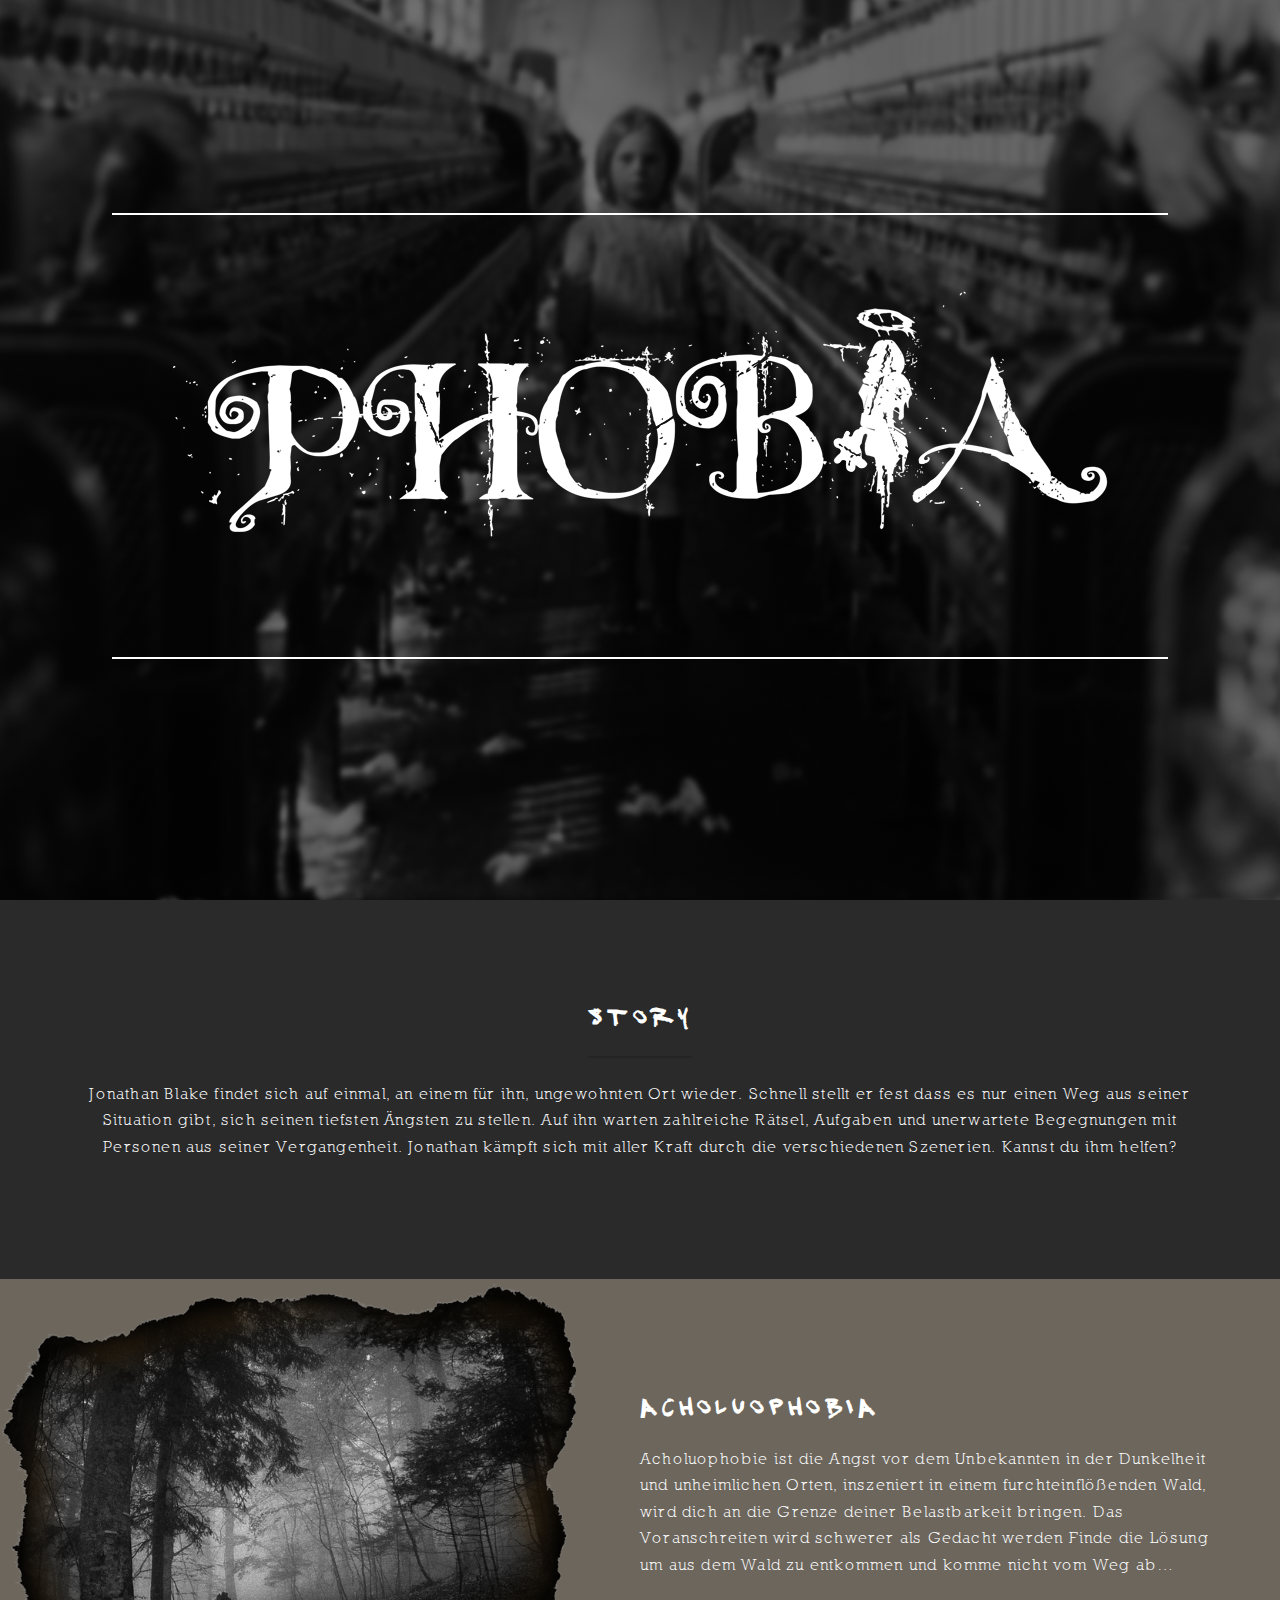
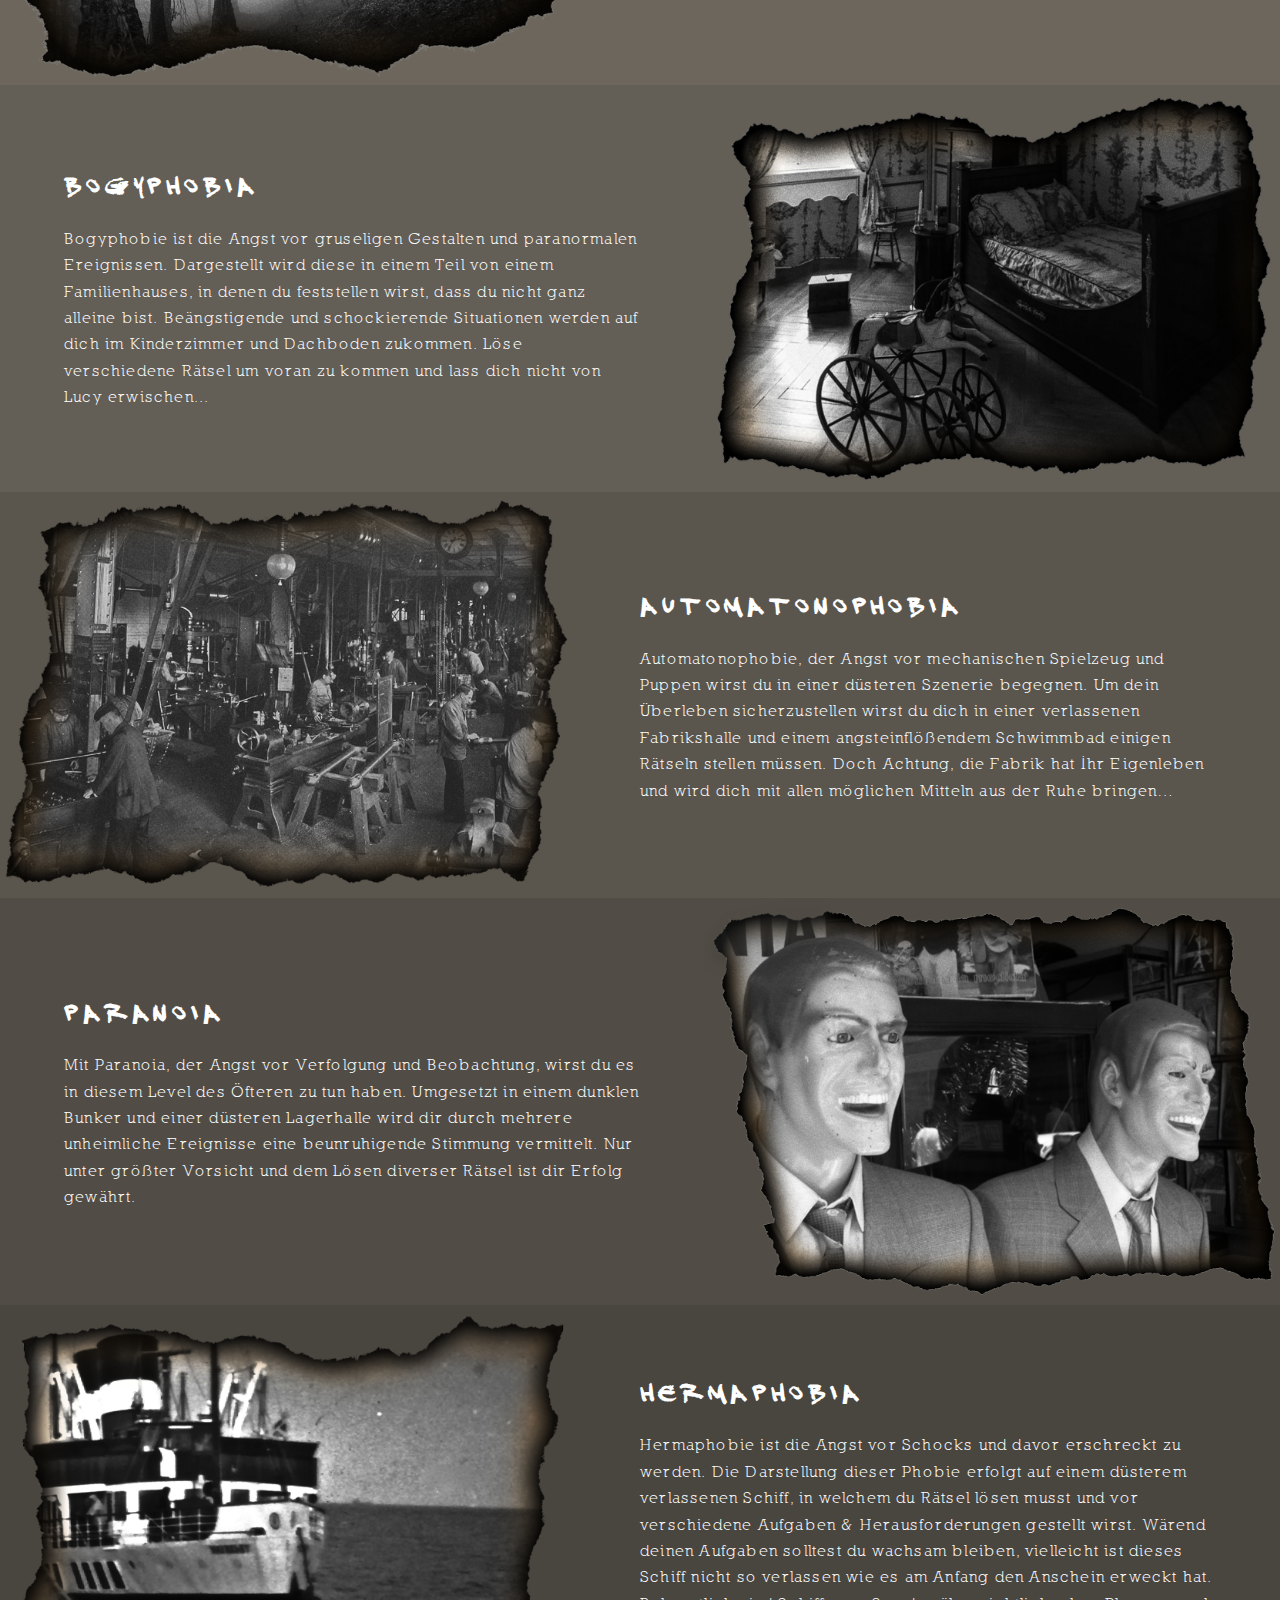
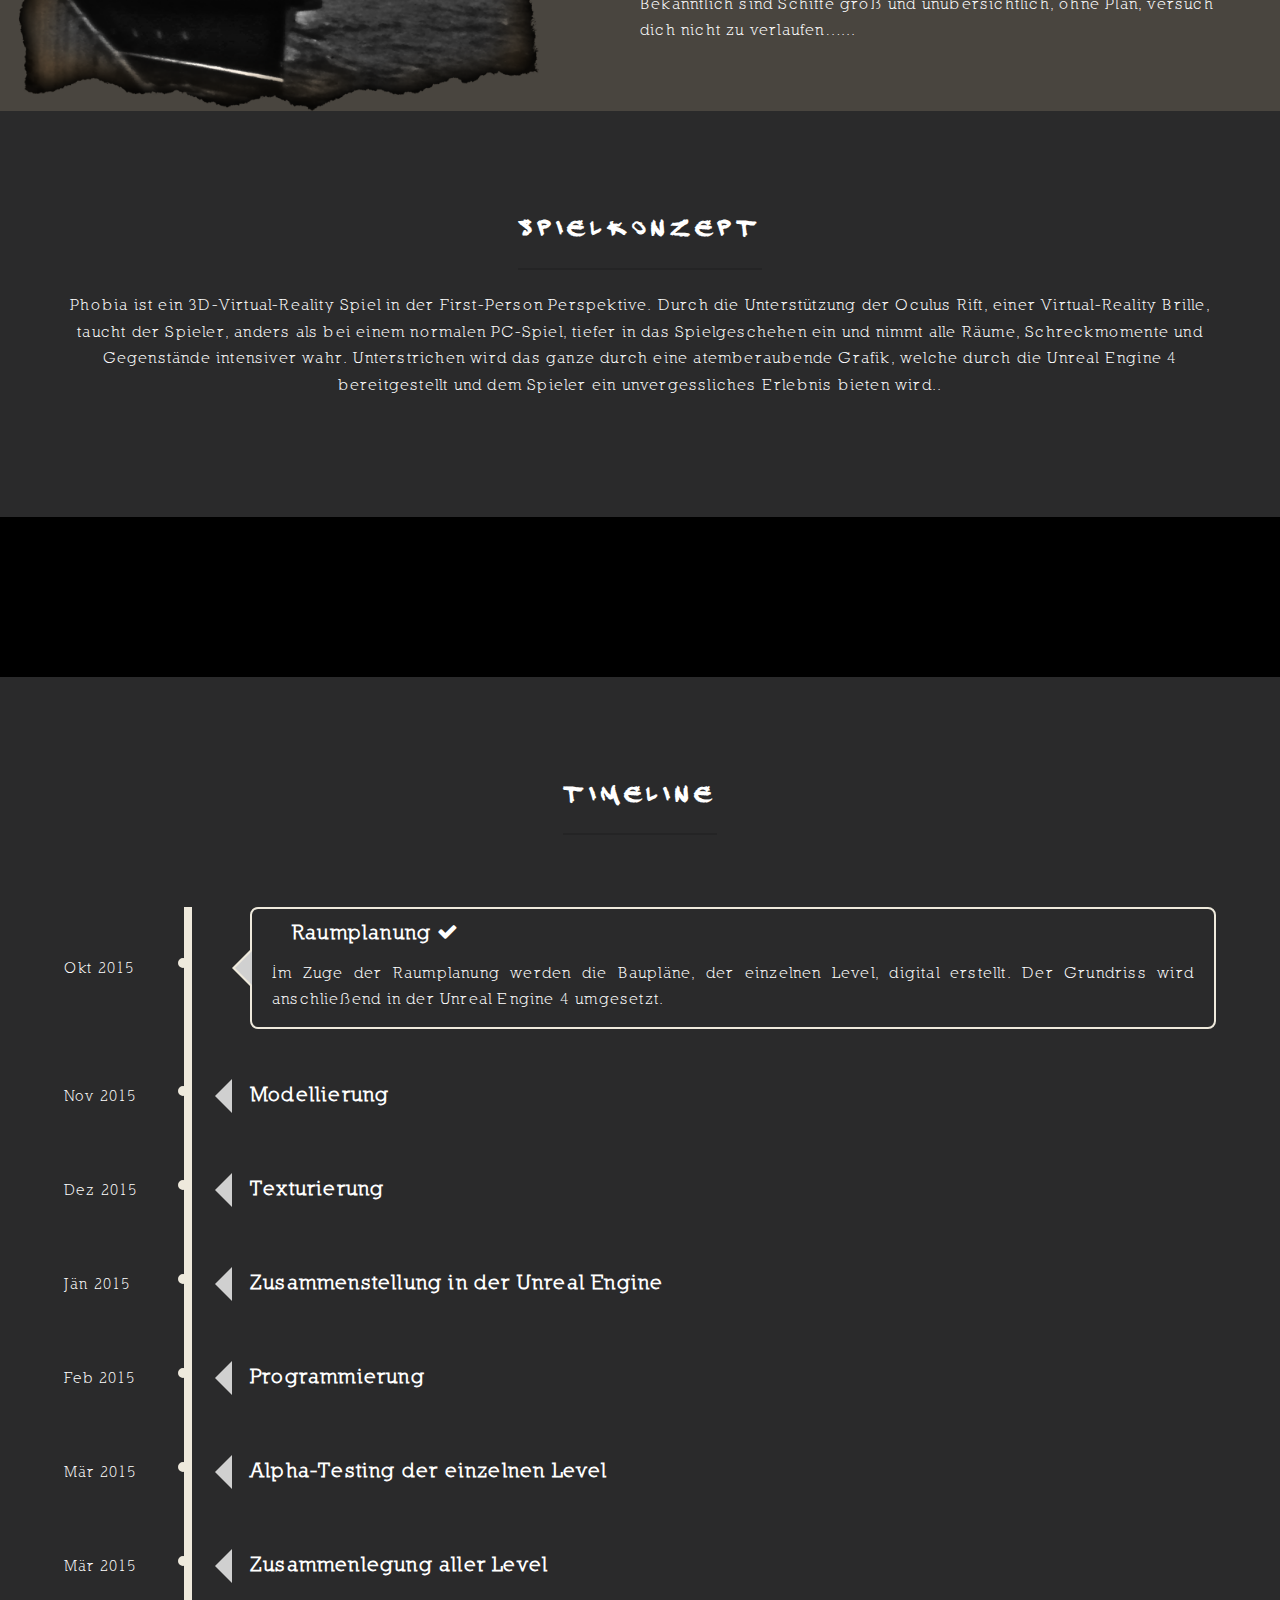
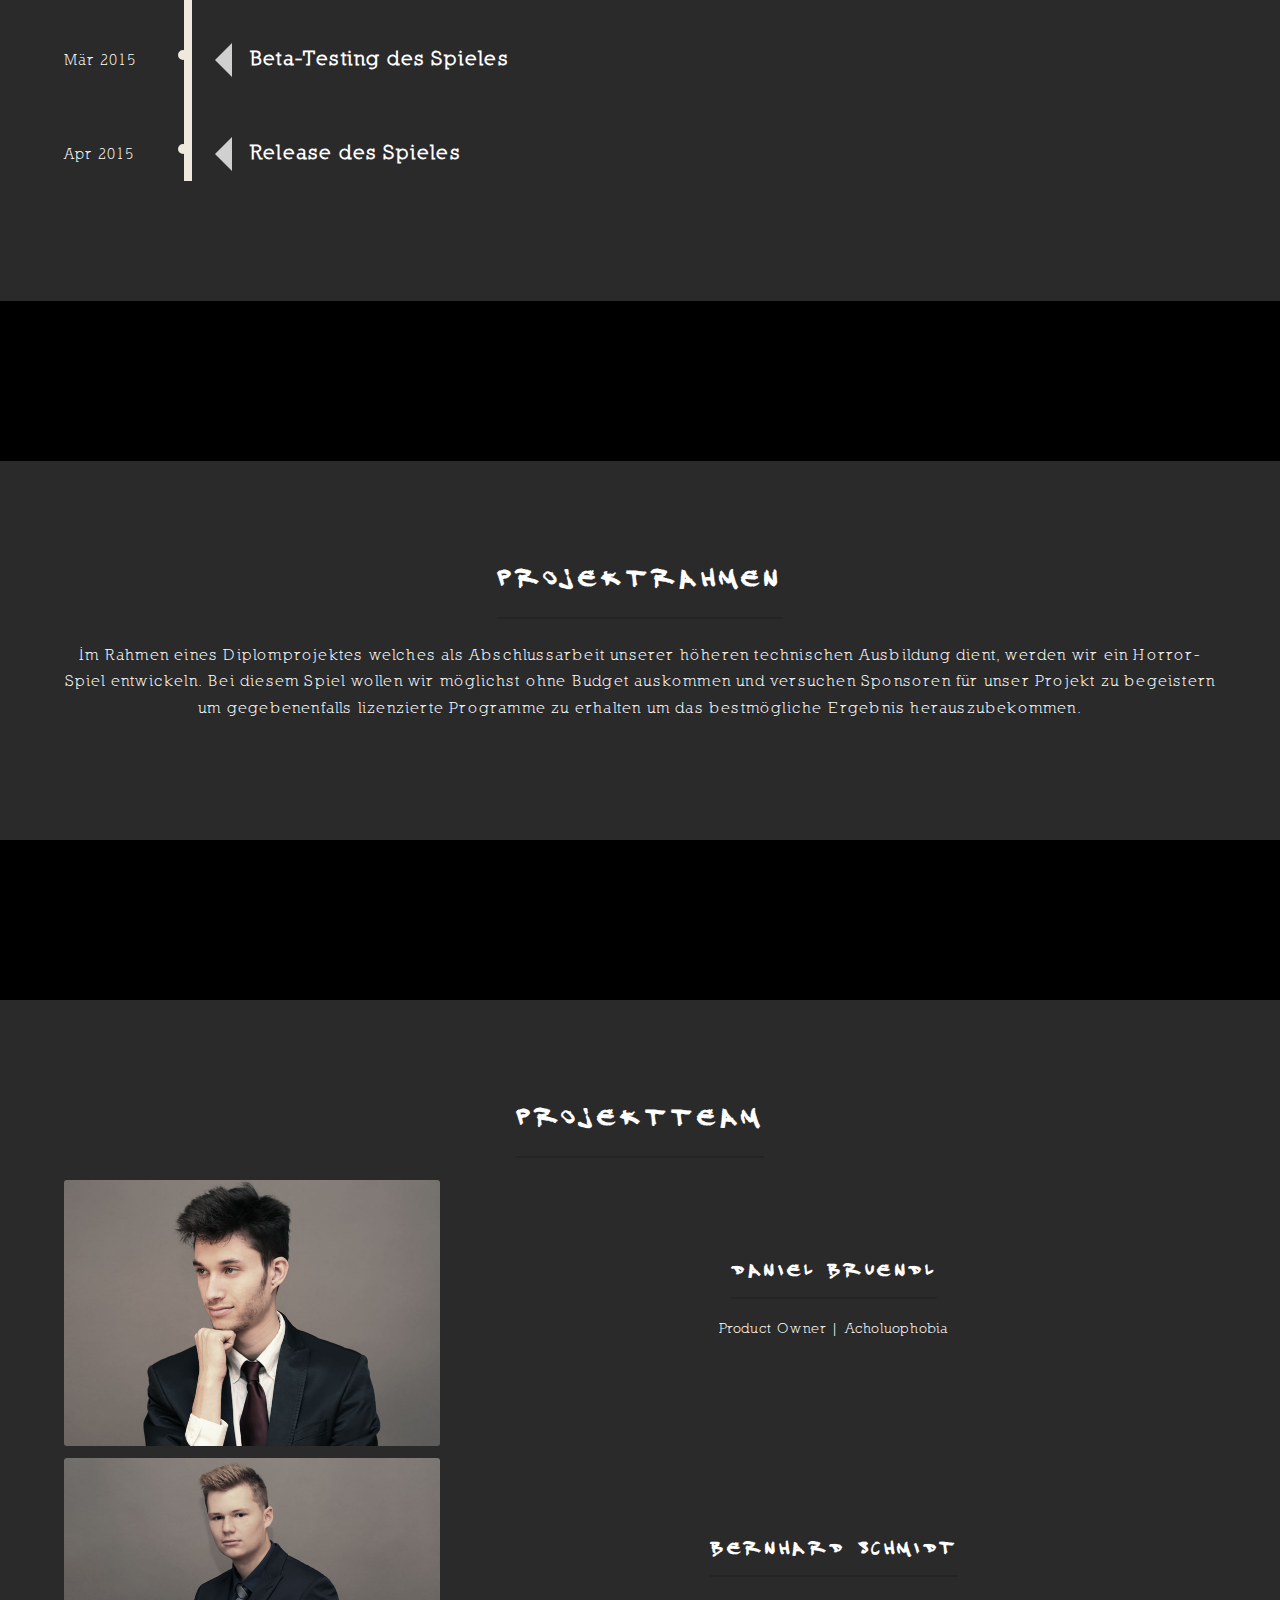
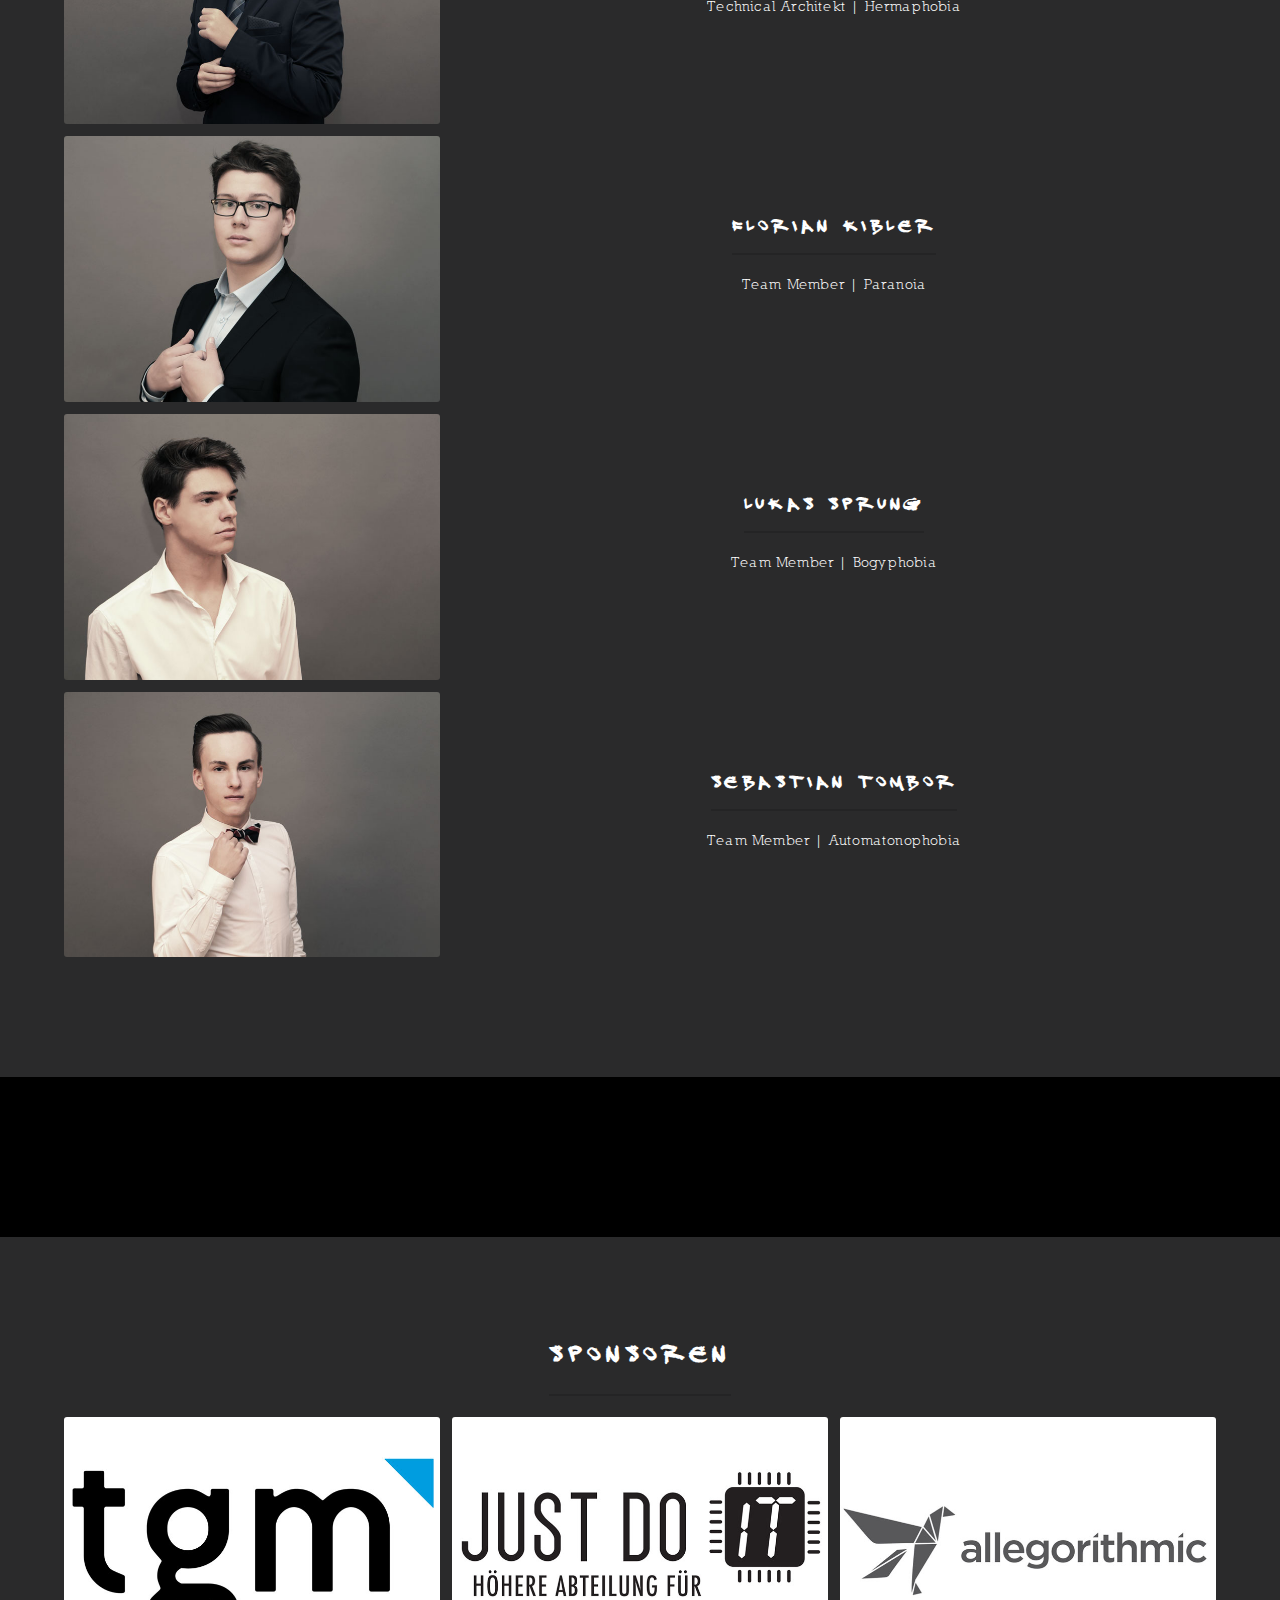
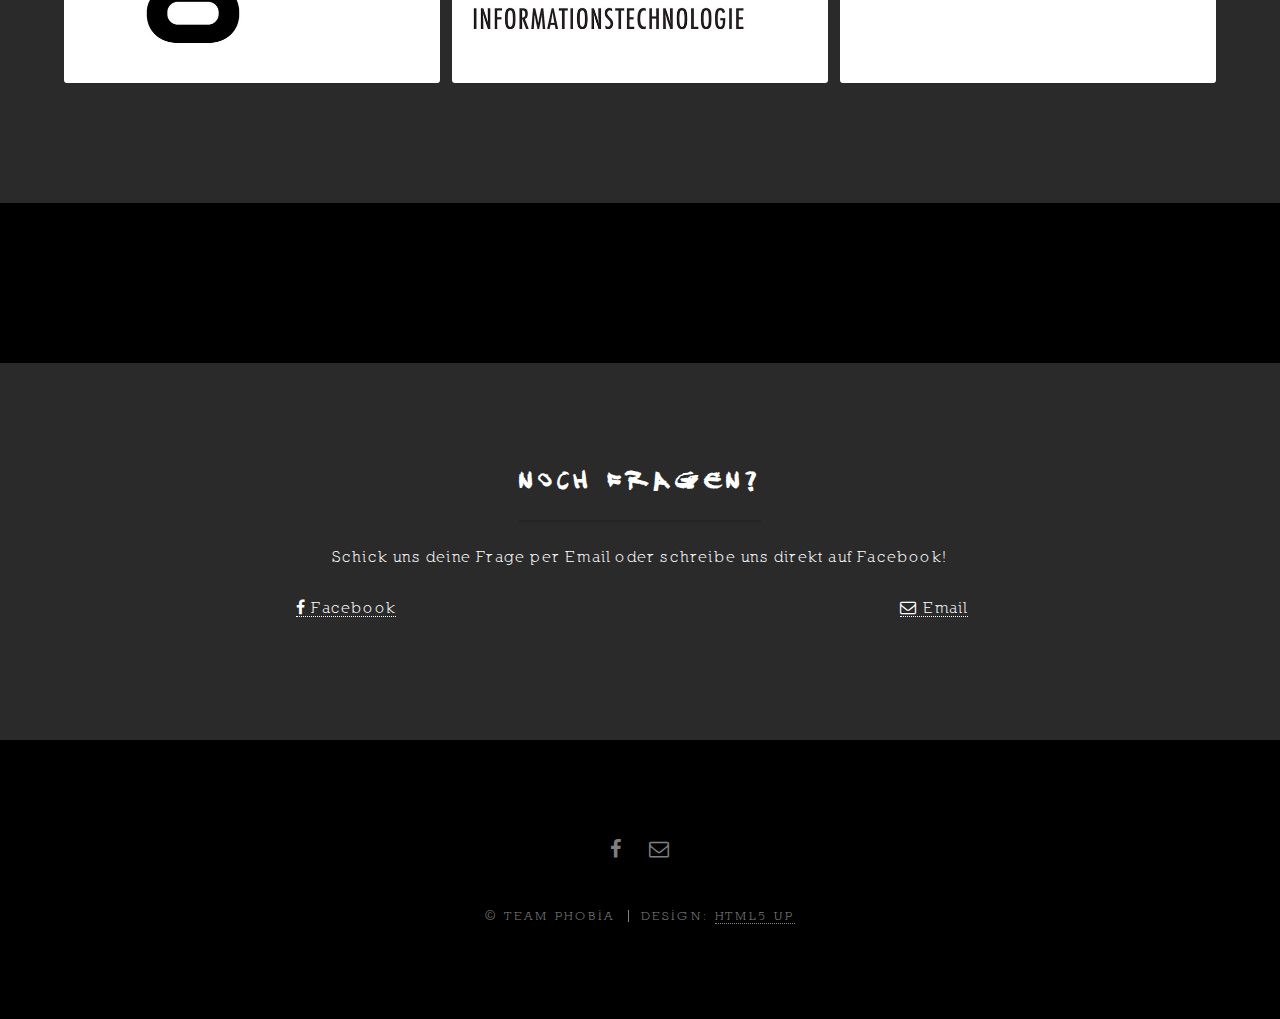
==== commit 1df52754: "Logo Update" ====
--- a/index.html
+++ b/index.html
@@ -84,7 +84,7 @@
 
 				<!-- Header -->
 					<header id="header" class="alt">
-						<h1><a href="index.html">Phobia</a></h1>
+						<h1><a href="index.html"><img src="images/phobia_logo_small.png" width="100%"></a></h1>
 						<nav id="nav">
 							<ul>
 								<li class="special">
@@ -106,7 +106,7 @@
 				<!-- Banner -->
 					<section id="banner">
 						<div class="inner">
-							<h2>Phobia</h2>
+							<h2><img src="images/phobia_logo_big.png" width="100%"></h2>
 							<!--<p>Jonathan Blake findet sich auf einmal, an einem für ihn, ungewohnten Ort wieder. Schnell stellt er fest dass es nur einen Weg aus seiner Situation gibt, sich seinen tiefsten Ängsten zu stellen. Auf ihn warten zahlreiche Rätsel, Aufgaben und unerwartete Begegnungen mit Personen aus seiner Vergangenheit. Jonathan kämpft sich mit aller Kraft durch die verschiedenen Szenerien. Kannst du ihm helfen?</p>
 							<ul class="actions">
 								<li><a href="#" class="button special">Activate</a></li>
@@ -455,7 +455,7 @@
                                         Schick uns deine Frage per Email oder schreibe uns direkt auf Facebook!
                                     </div>
                                     <div class="6u 12u$(xsmall)">
-                                        <a href="facebook.com"><i class='fa fa-facebook'></i> Facebook</a>
+                                        <a href="https://www.facebook.com/phobiagame"><i class='fa fa-facebook'></i> Facebook</a>
                                     </div>
                                     <div class="6u$ 12u$(xsmall)">
                                         <a href="mailto:info@phobiagame.me?subject=Meine Frage ans Phobia Team"> <i class="fa fa-envelope-o"></i> Email </a>                                    </div>
@@ -468,7 +468,7 @@
 				<!-- Footer -->
 					<footer id="footer">
 						<ul class="icons">
-							<li><a href="#" class="icon fa-facebook"><span class="label">Facebook</span></a></li>
+							<li><a href="https://www.facebook.com/phobiagame" class="icon fa-facebook"><span class="label">Facebook</span></a></li>
 							<li><a href="mailto:info@phobiagame.me?subject=Meine Frage ans Phobia Team" class="icon fa-envelope-o"><span class="label">Email</span></a></li>
 						</ul>
 						<ul class="copyright">
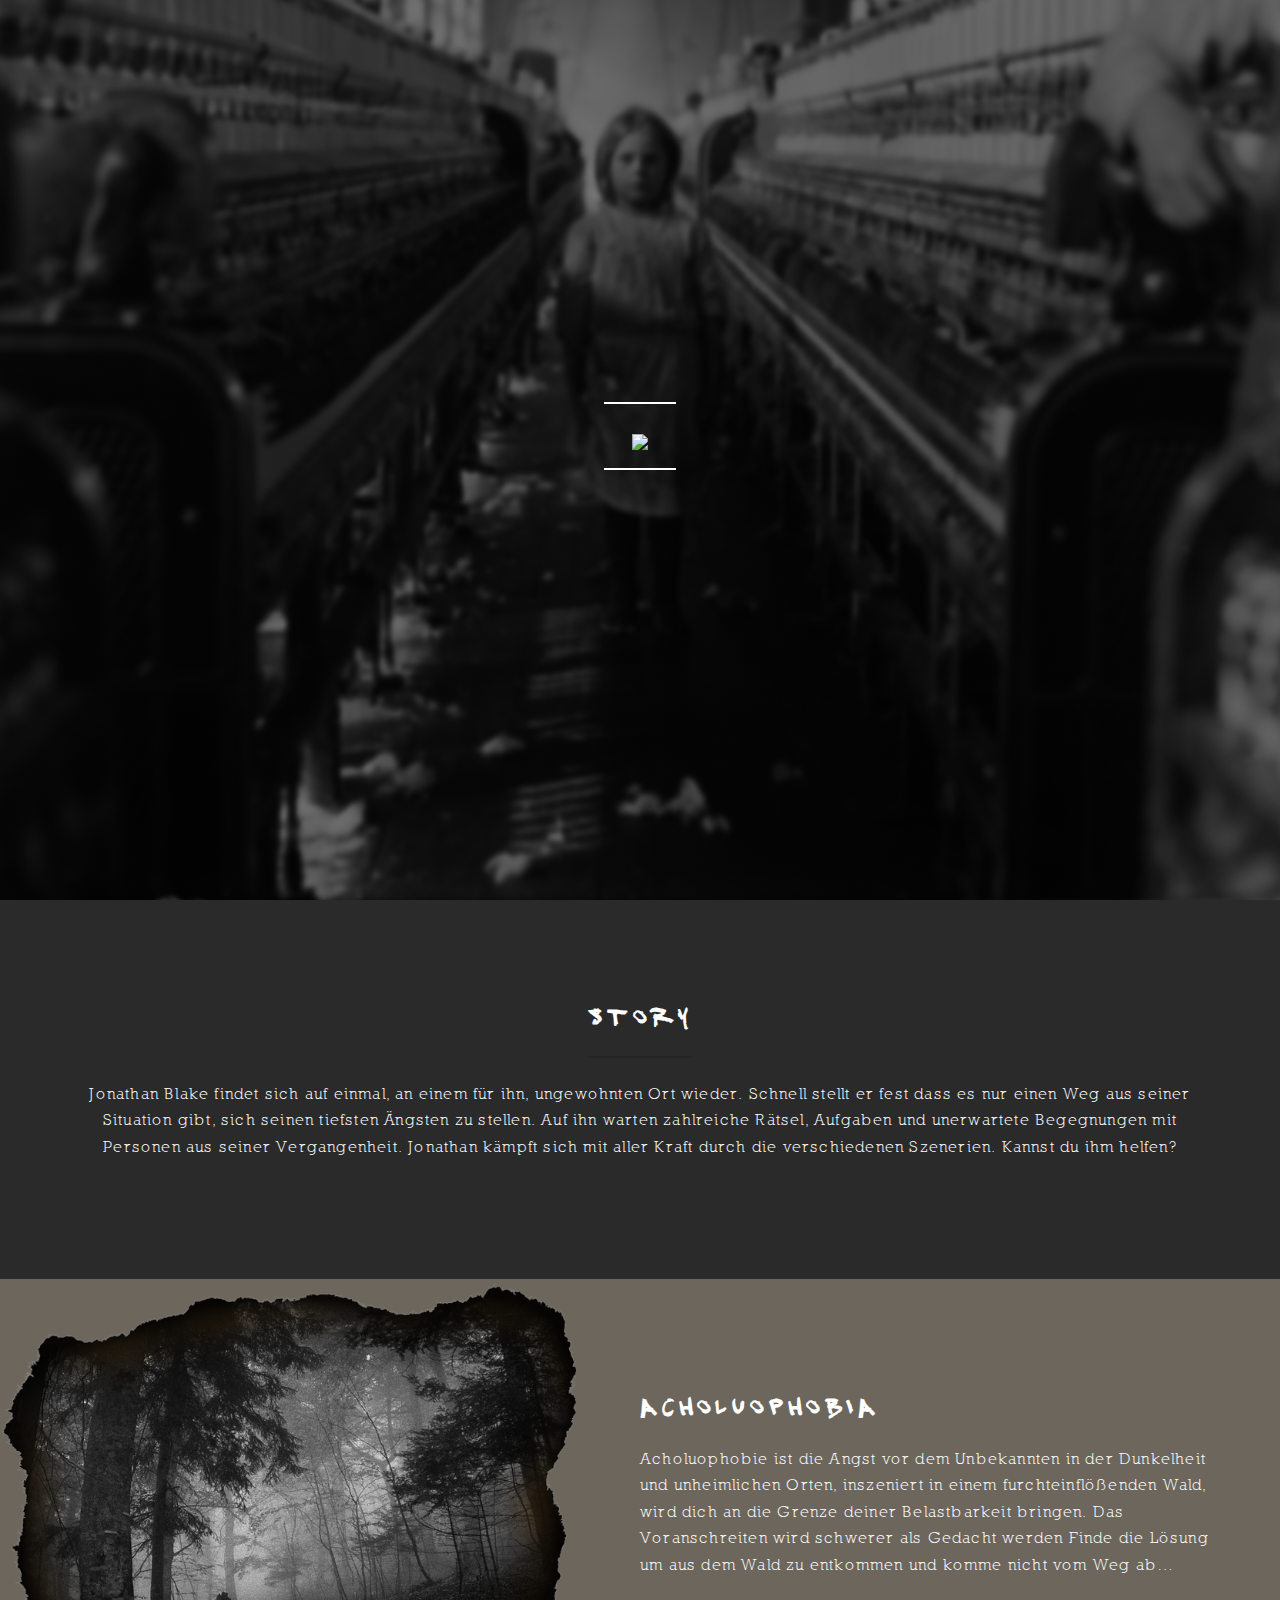
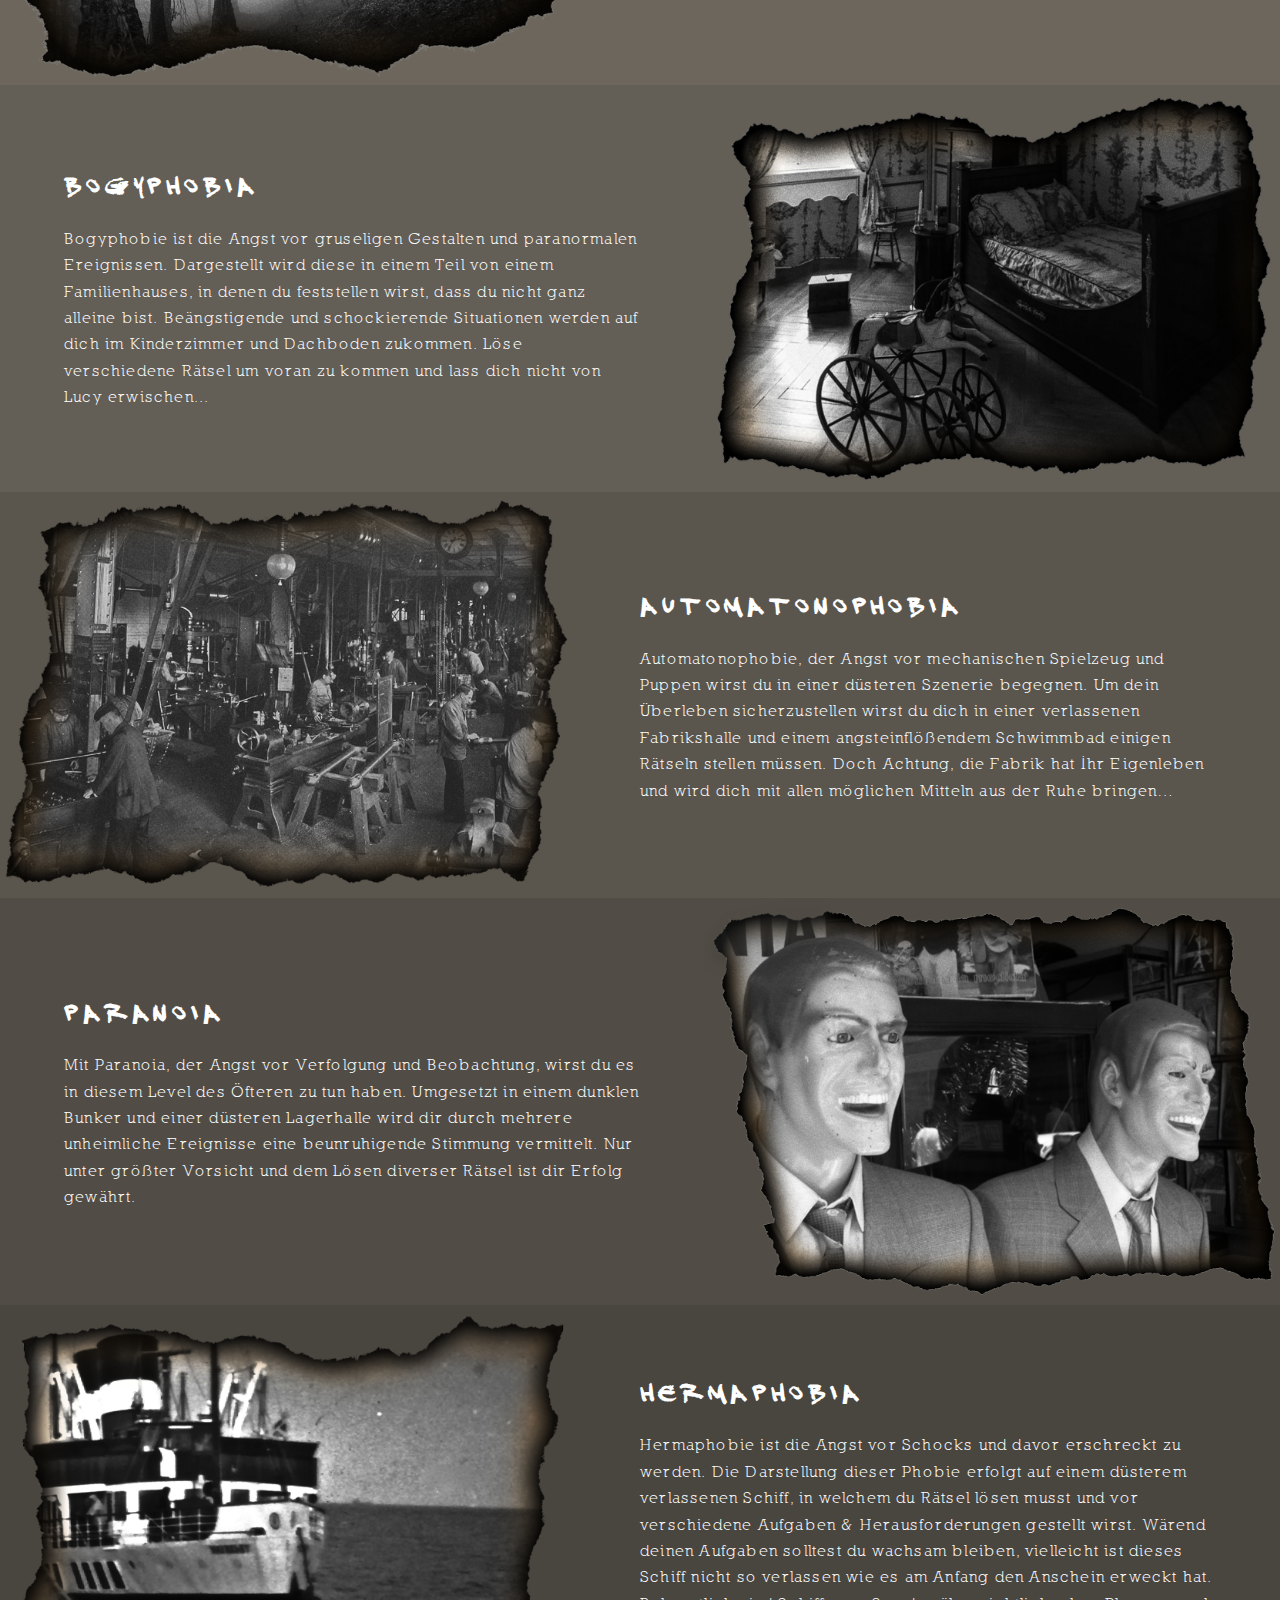
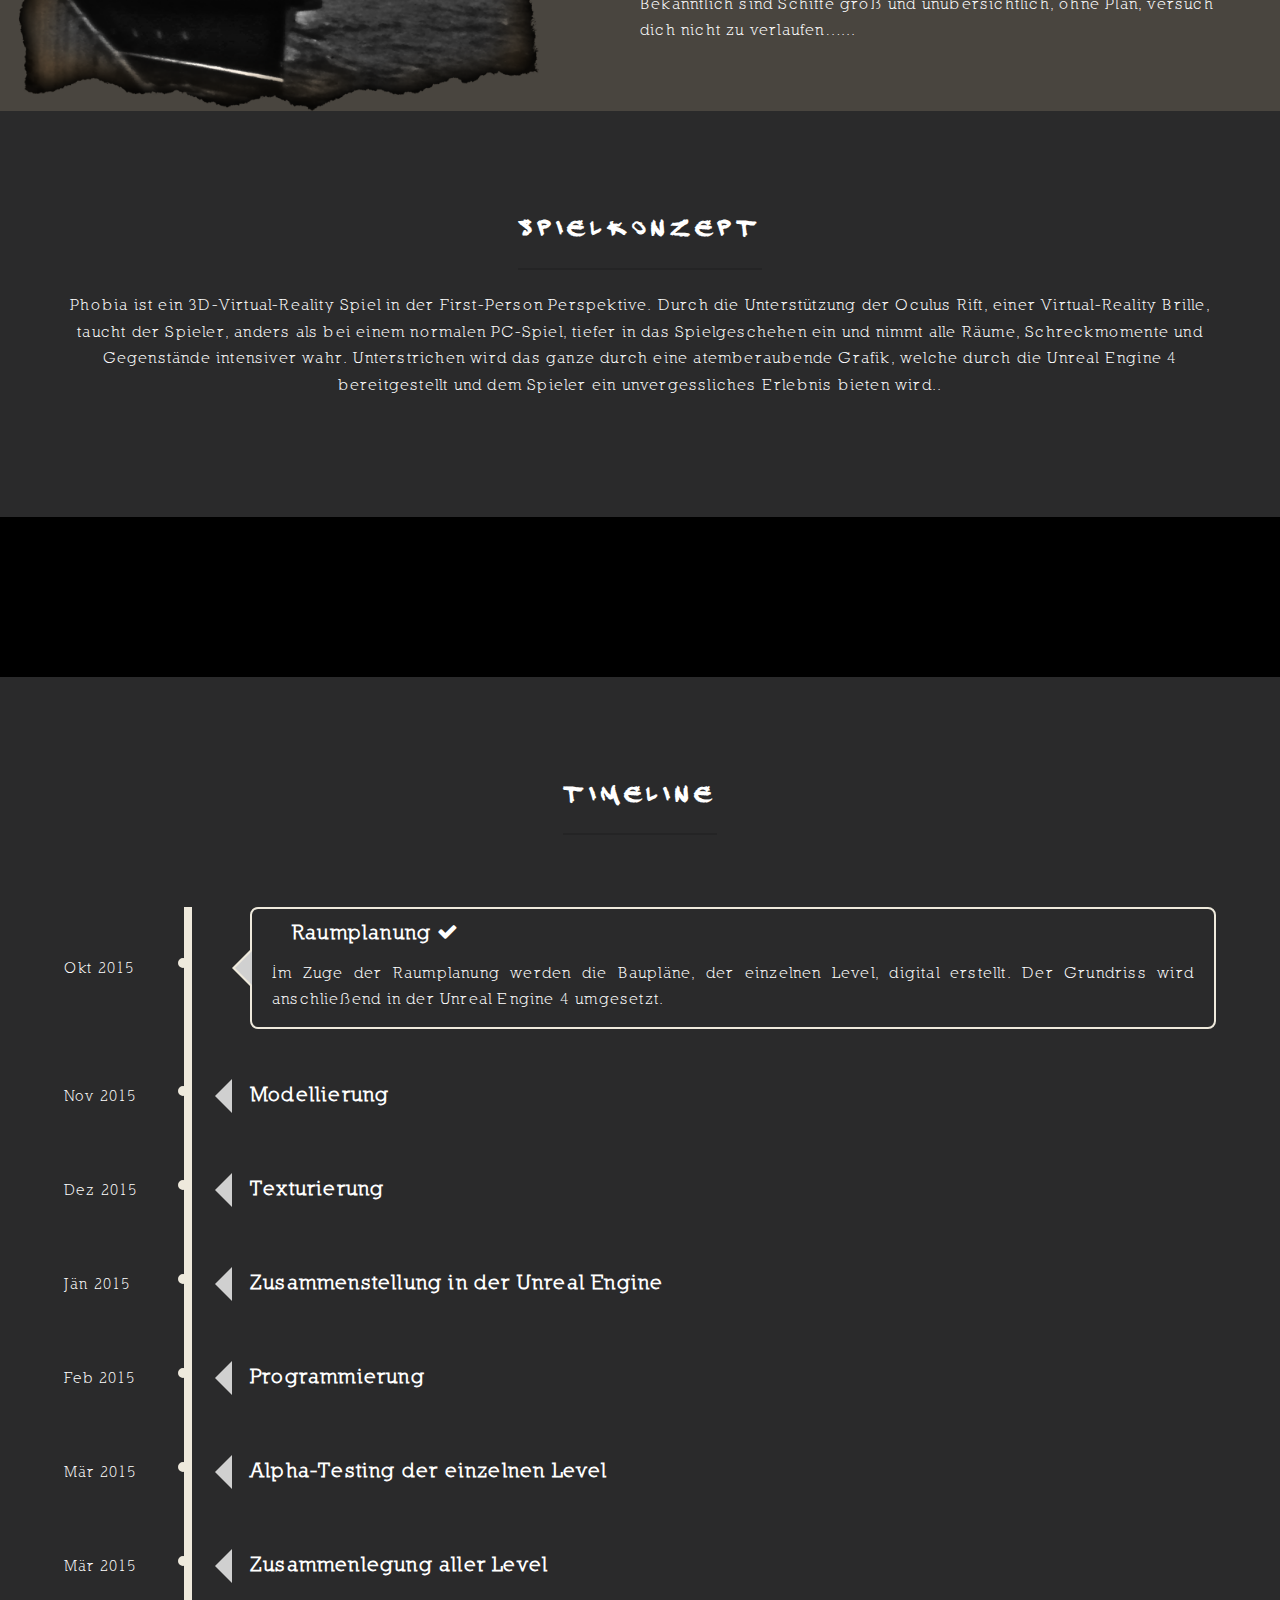
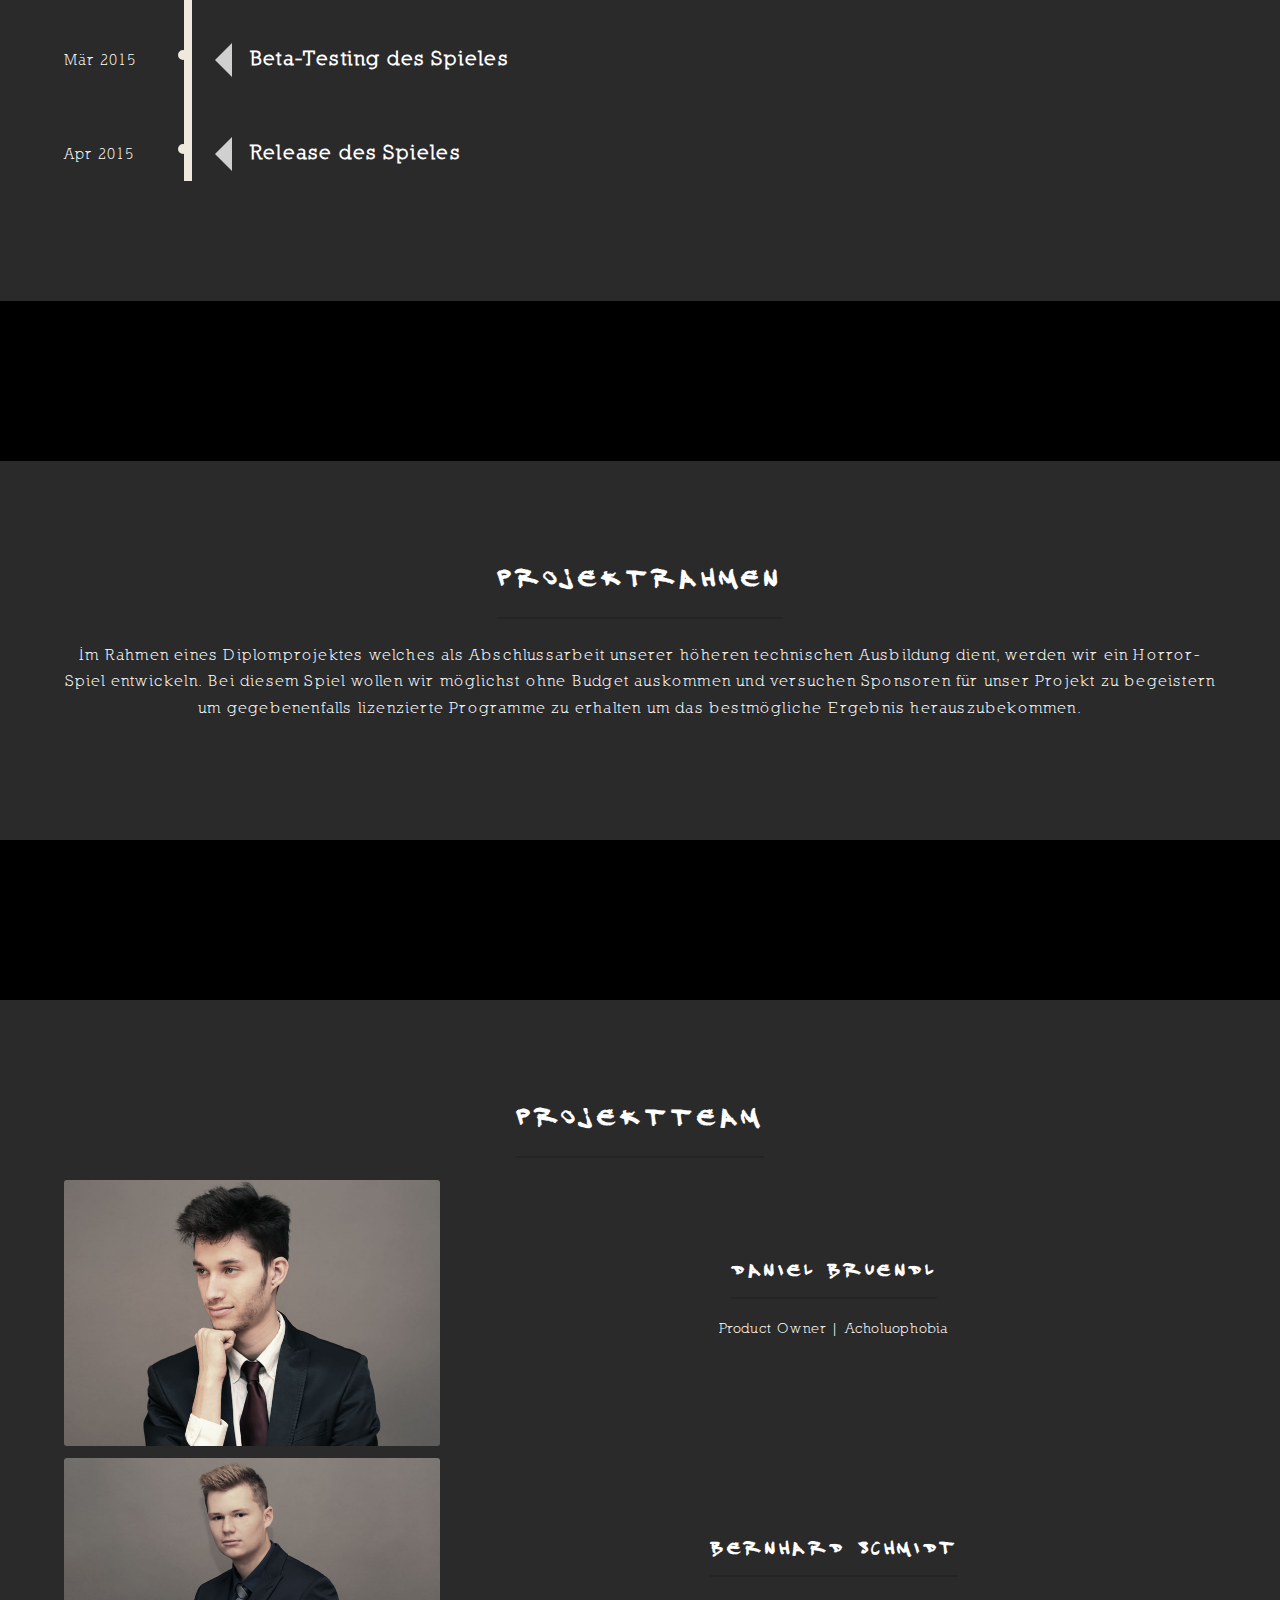
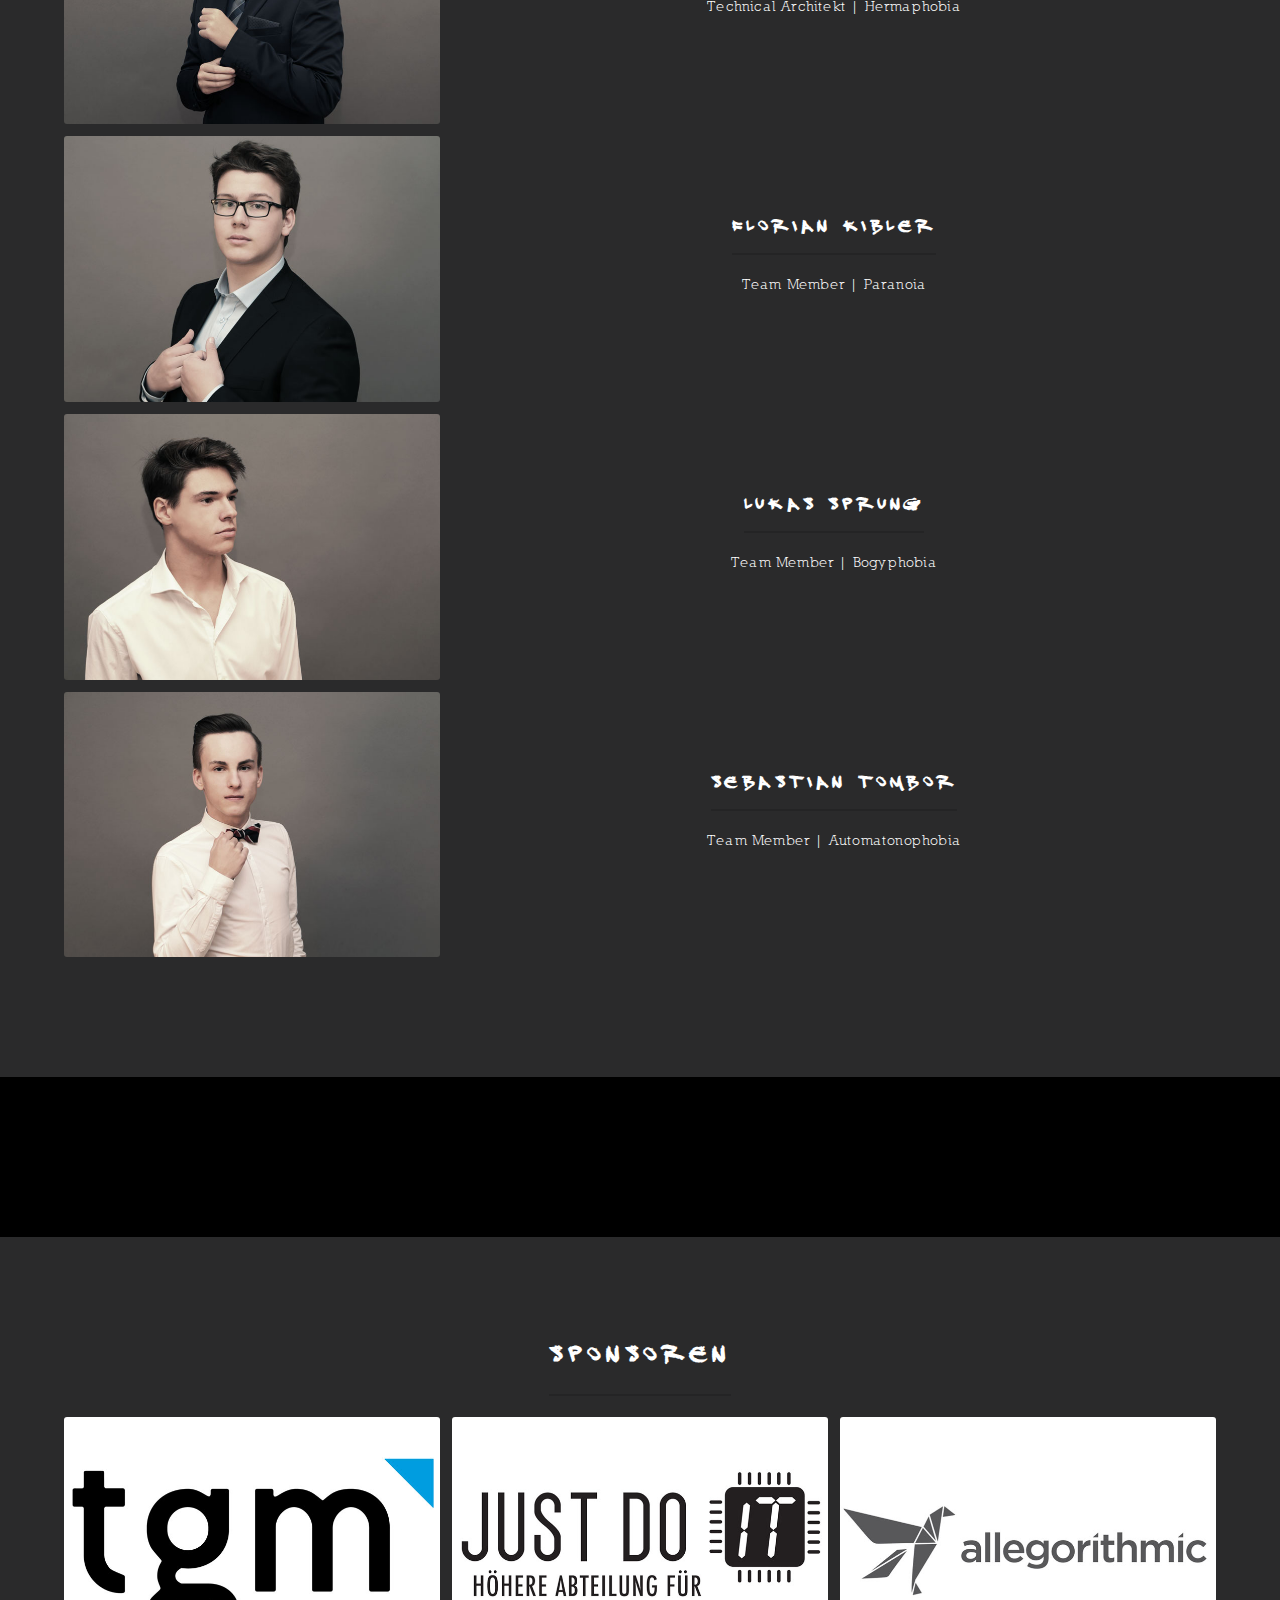
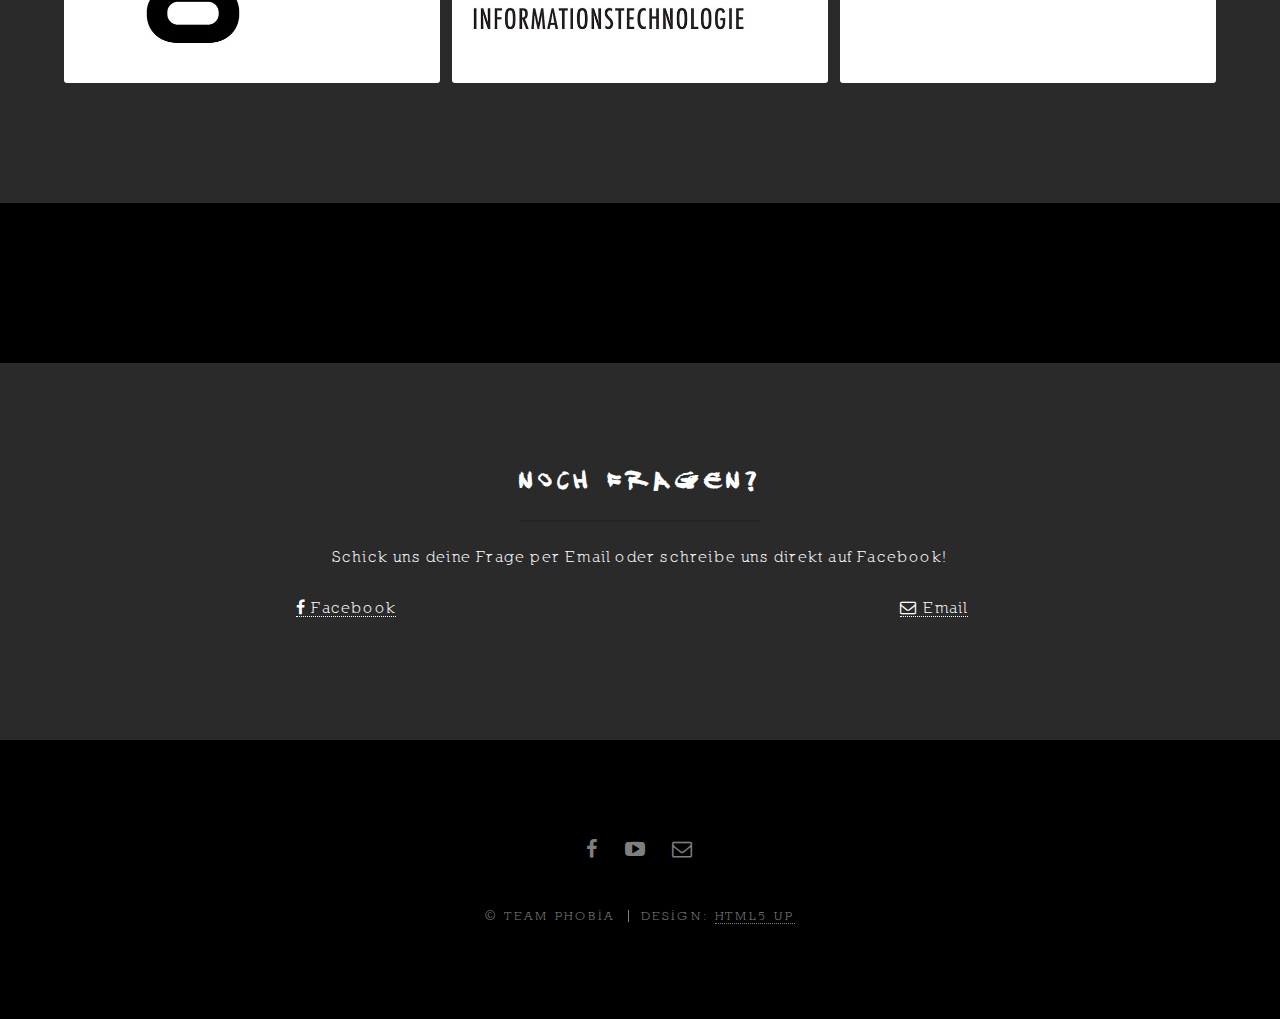
==== commit 2d670b33: "index verbessern" ====
--- a/index.html
+++ b/index.html
@@ -68,7 +68,7 @@
 -->
 <html>
 	<head>
-		<title>Phobia</title>
+		<title>Phobia: Face your Fears</title>
 		<meta charset="utf-8" />
 		<meta name="viewport" content="width=device-width, initial-scale=1" />
 		<!--[if lte IE 8]><script src="assets/js/ie/html5shiv.js"></script><![endif]-->
@@ -106,7 +106,7 @@
 				<!-- Banner -->
 					<section id="banner">
 						<div class="inner">
-							<h2><img src="images/phobia_logo_big.png" width="100%"></h2>
+							<h2><img src="images/phobia_logo_V2.png" width="100%"></h2>
 							<!--<p>Jonathan Blake findet sich auf einmal, an einem für ihn, ungewohnten Ort wieder. Schnell stellt er fest dass es nur einen Weg aus seiner Situation gibt, sich seinen tiefsten Ängsten zu stellen. Auf ihn warten zahlreiche Rätsel, Aufgaben und unerwartete Begegnungen mit Personen aus seiner Vergangenheit. Jonathan kämpft sich mit aller Kraft durch die verschiedenen Szenerien. Kannst du ihm helfen?</p>
 							<ul class="actions">
 								<li><a href="#" class="button special">Activate</a></li>
@@ -468,7 +468,8 @@
 				<!-- Footer -->
 					<footer id="footer">
 						<ul class="icons">
-							<li><a href="https://www.facebook.com/phobiagame" class="icon fa-facebook"><span class="label">Facebook</span></a></li>
+							<li><a href="https://www.facebook.com/phobiagame" class="icon fa-facebook" target="_blank"><span class="label">Facebook</span></a></li>
+                            <li><a href="https://www.youtube.com/channel/UCpv_rvrdQUK9JzL-FU9Xa-w" class="icon fa-youtube-play" target="_blank"><span class="label">Facebook</span></a></li>
 							<li><a href="mailto:info@phobiagame.me?subject=Meine Frage ans Phobia Team" class="icon fa-envelope-o"><span class="label">Email</span></a></li>
 						</ul>
 						<ul class="copyright">
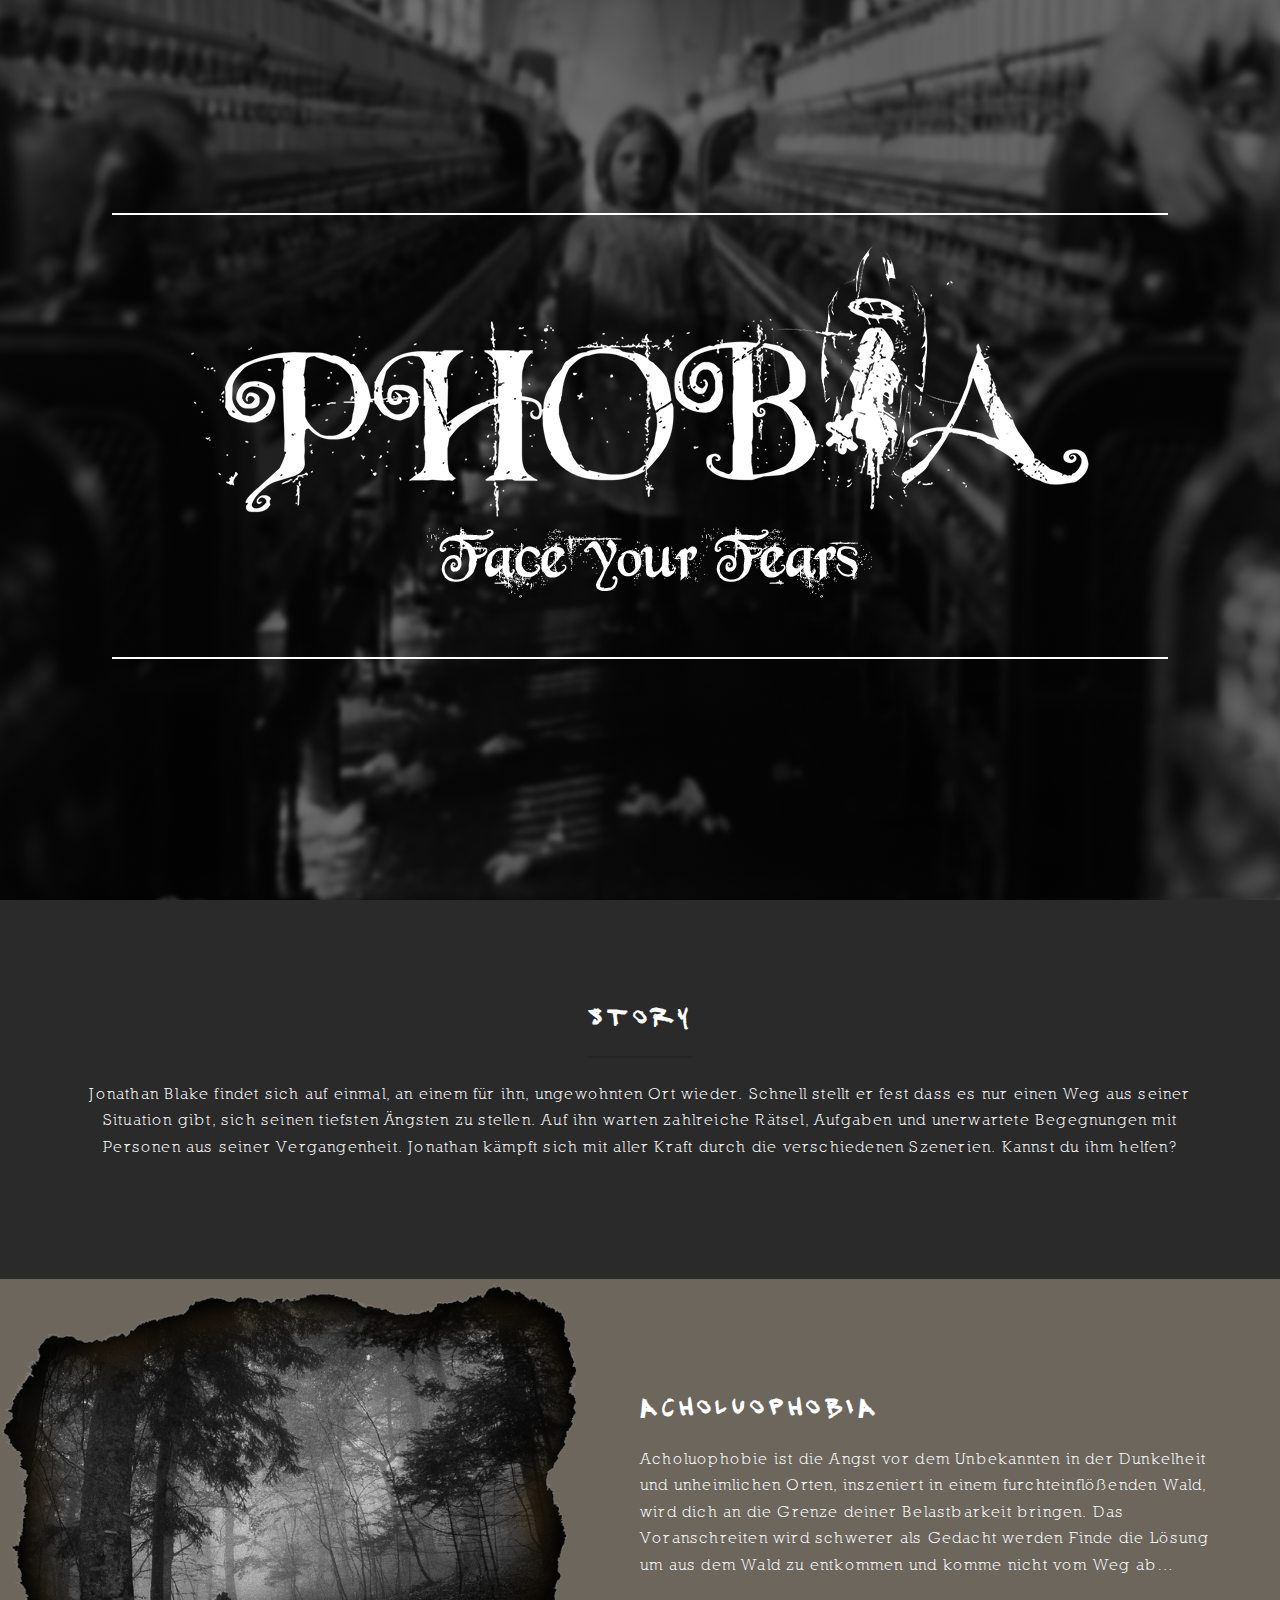
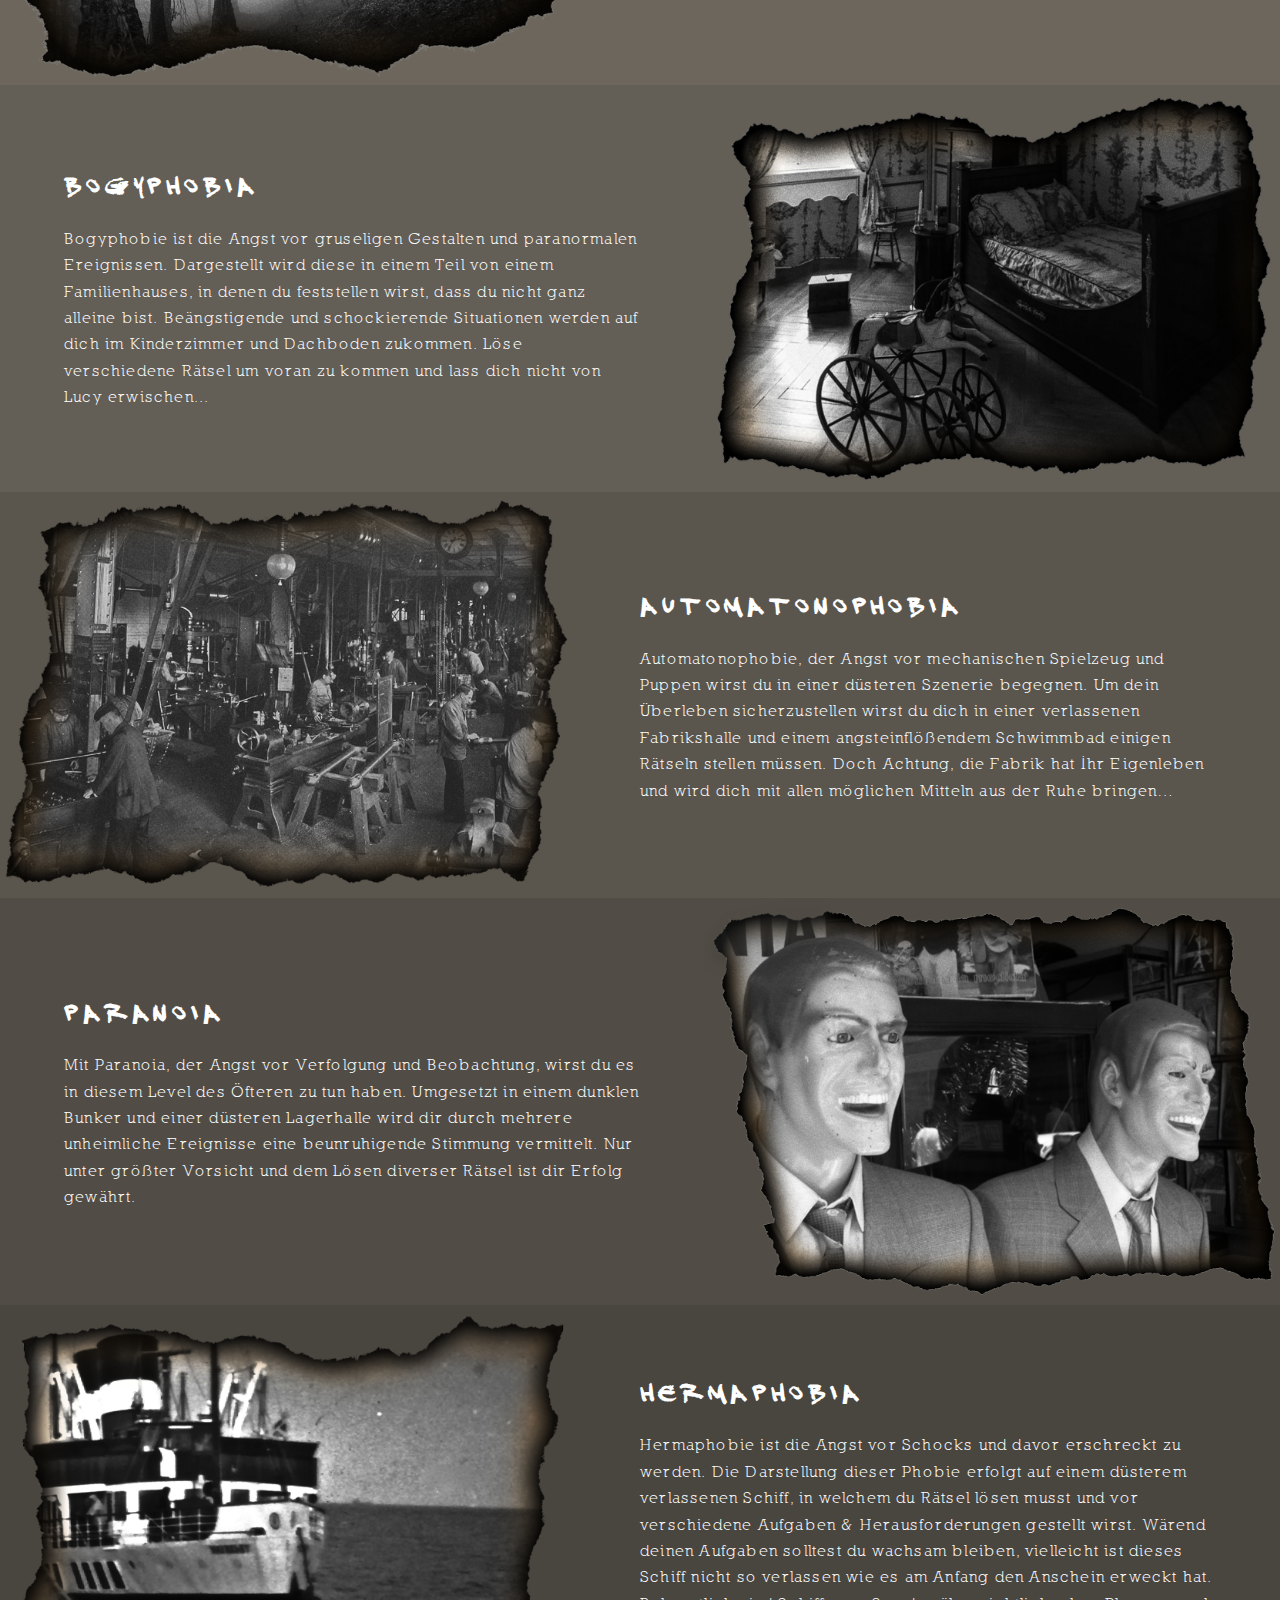
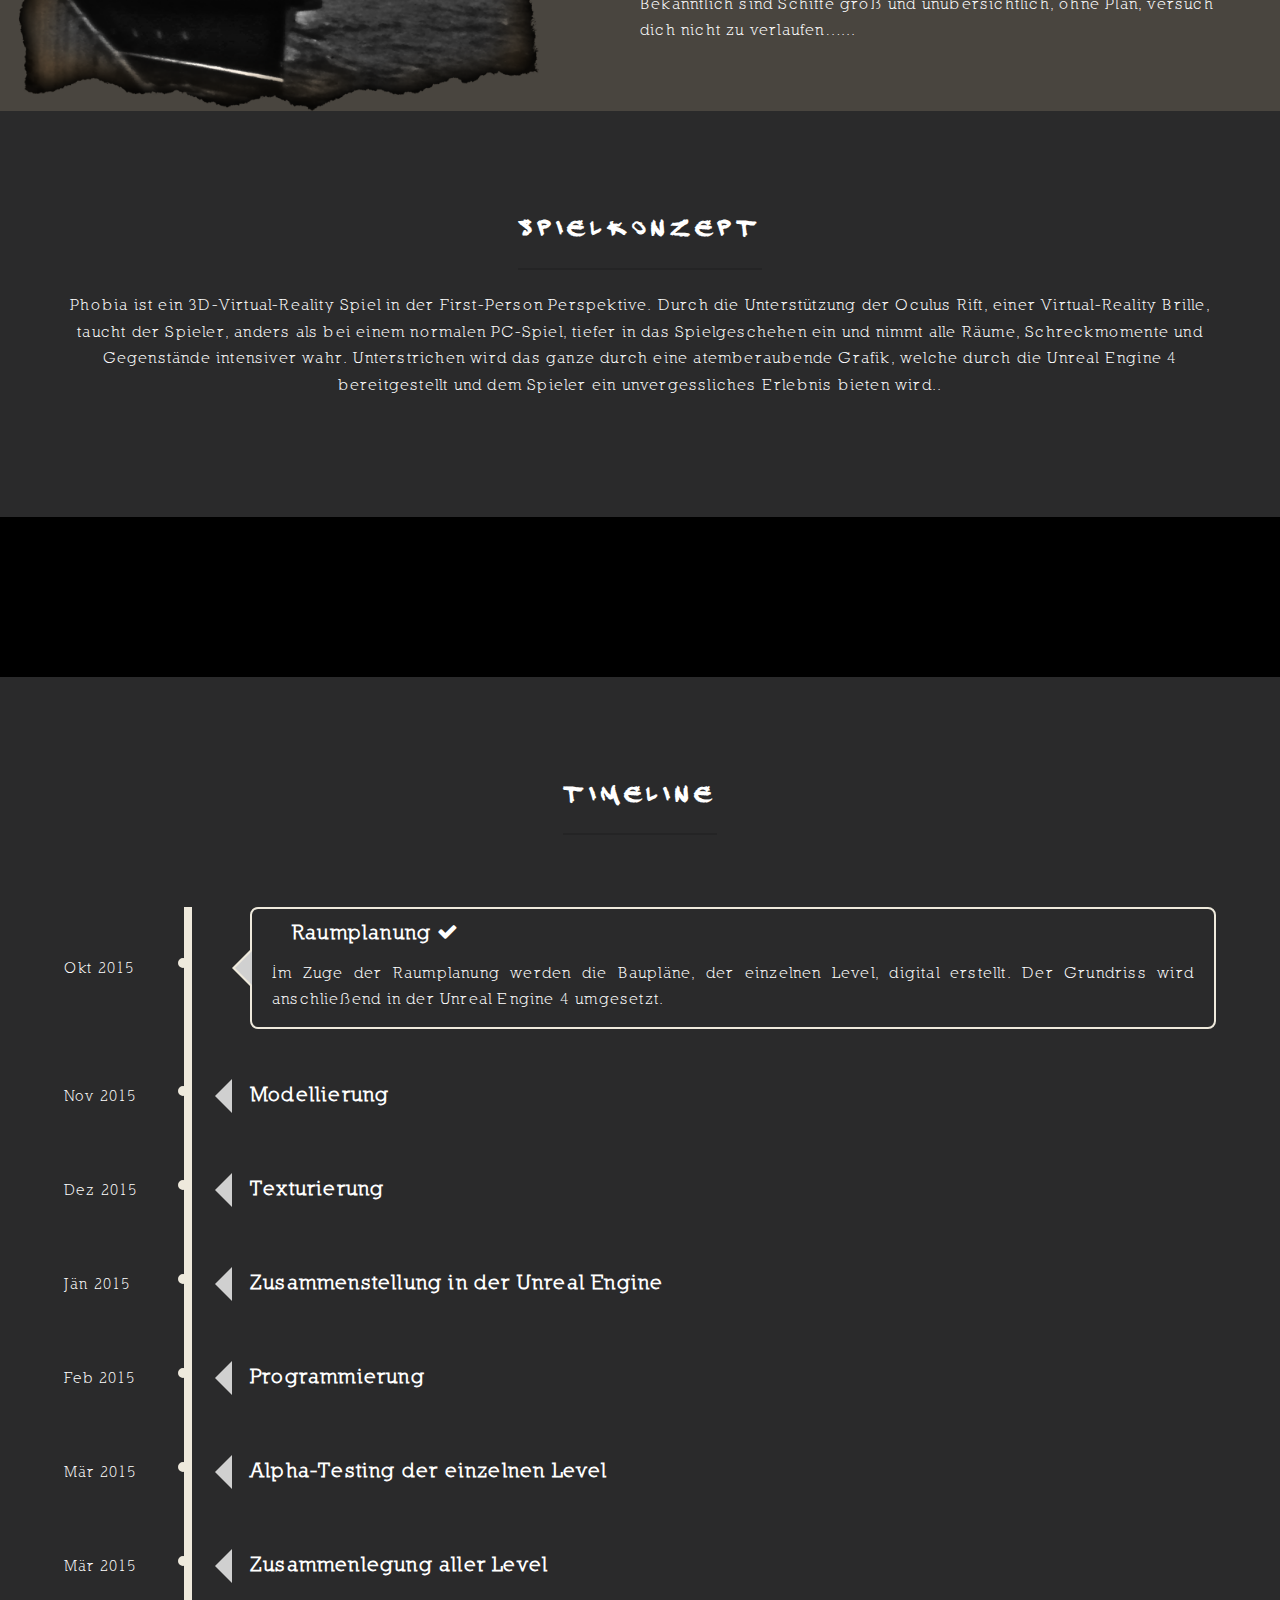
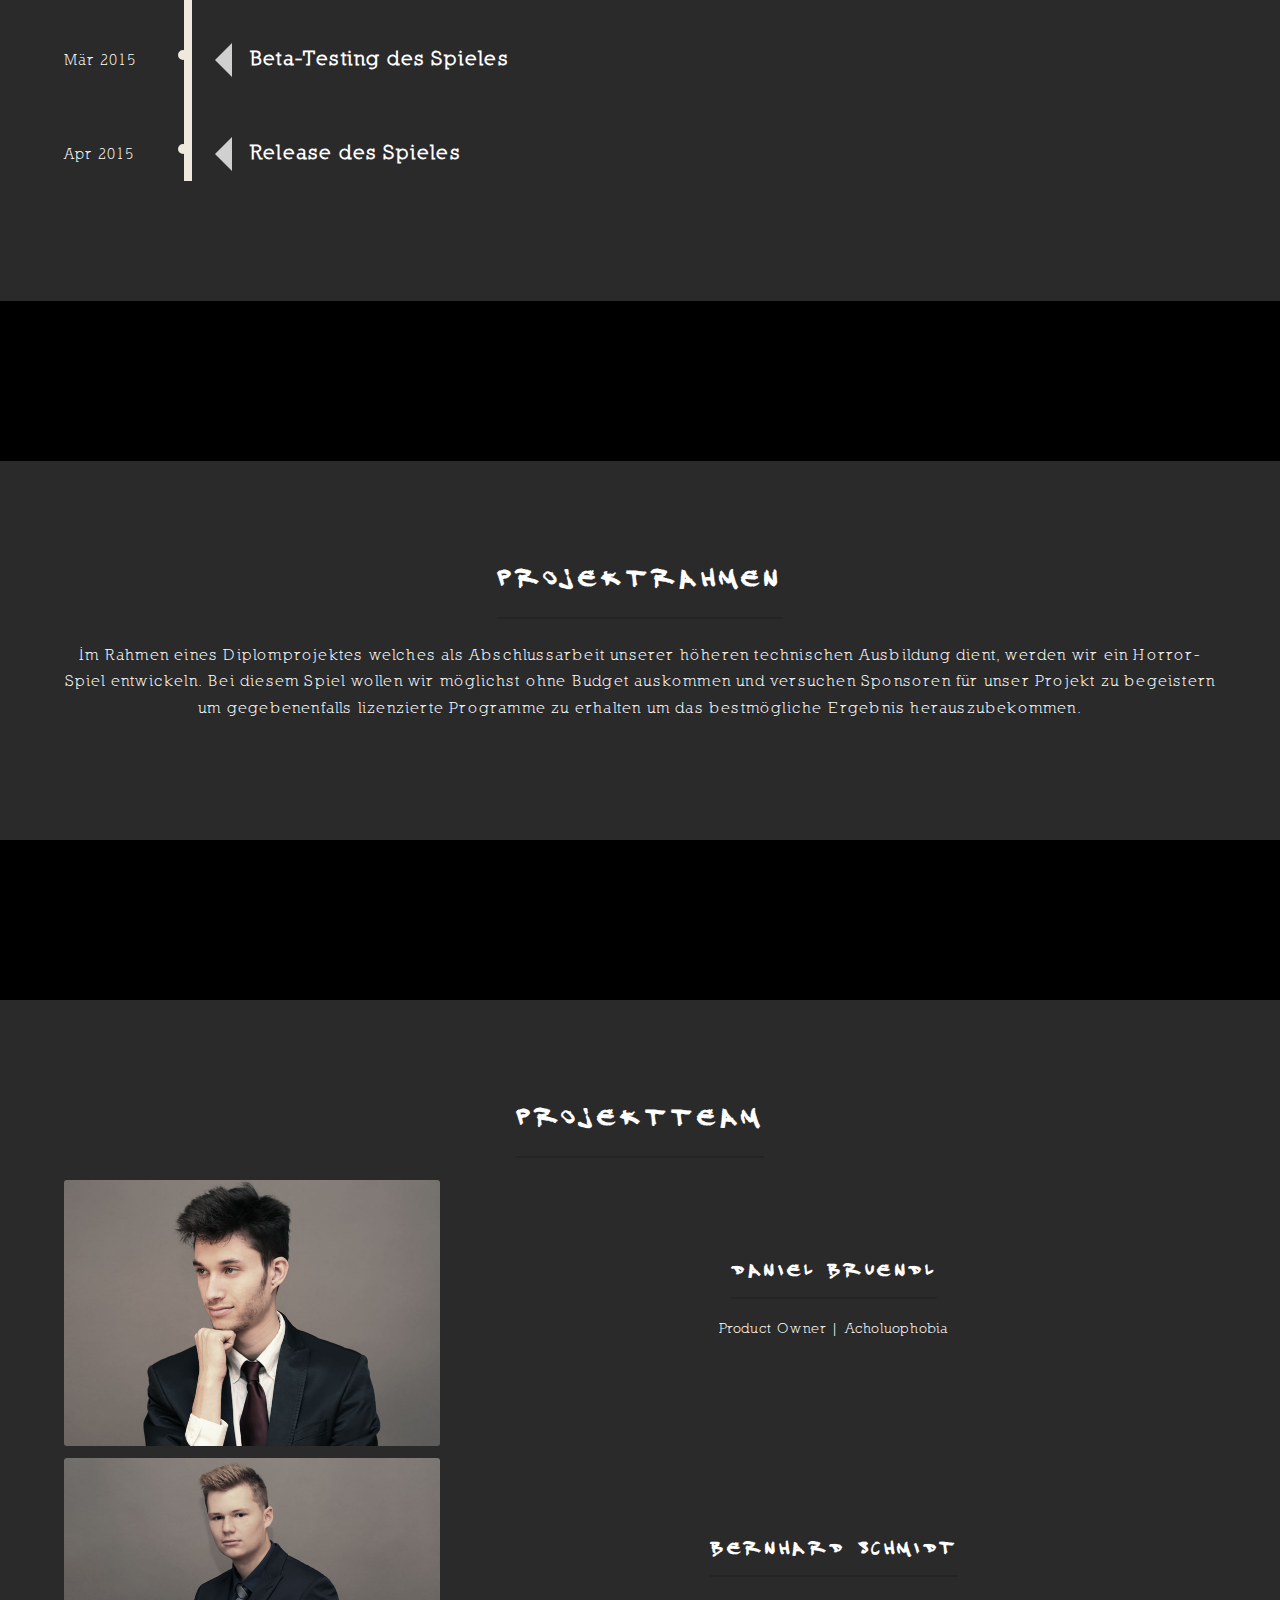
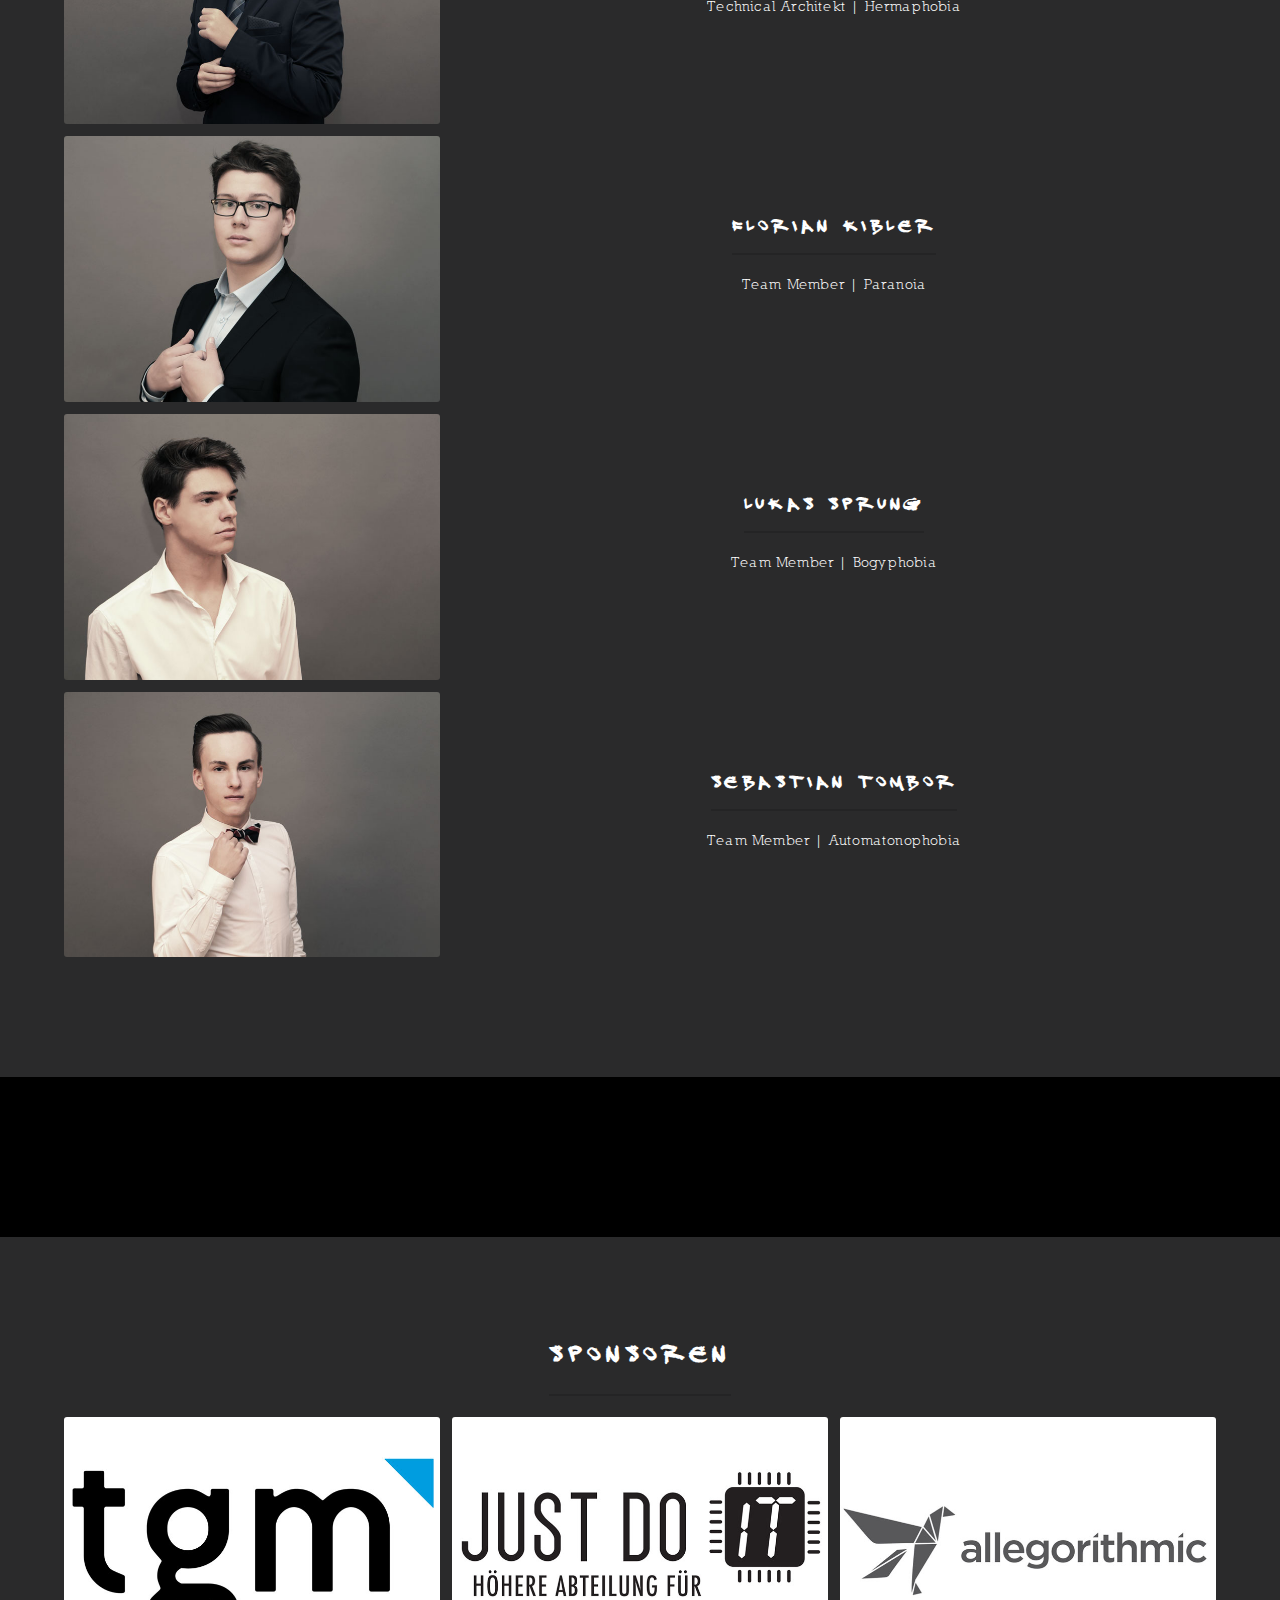
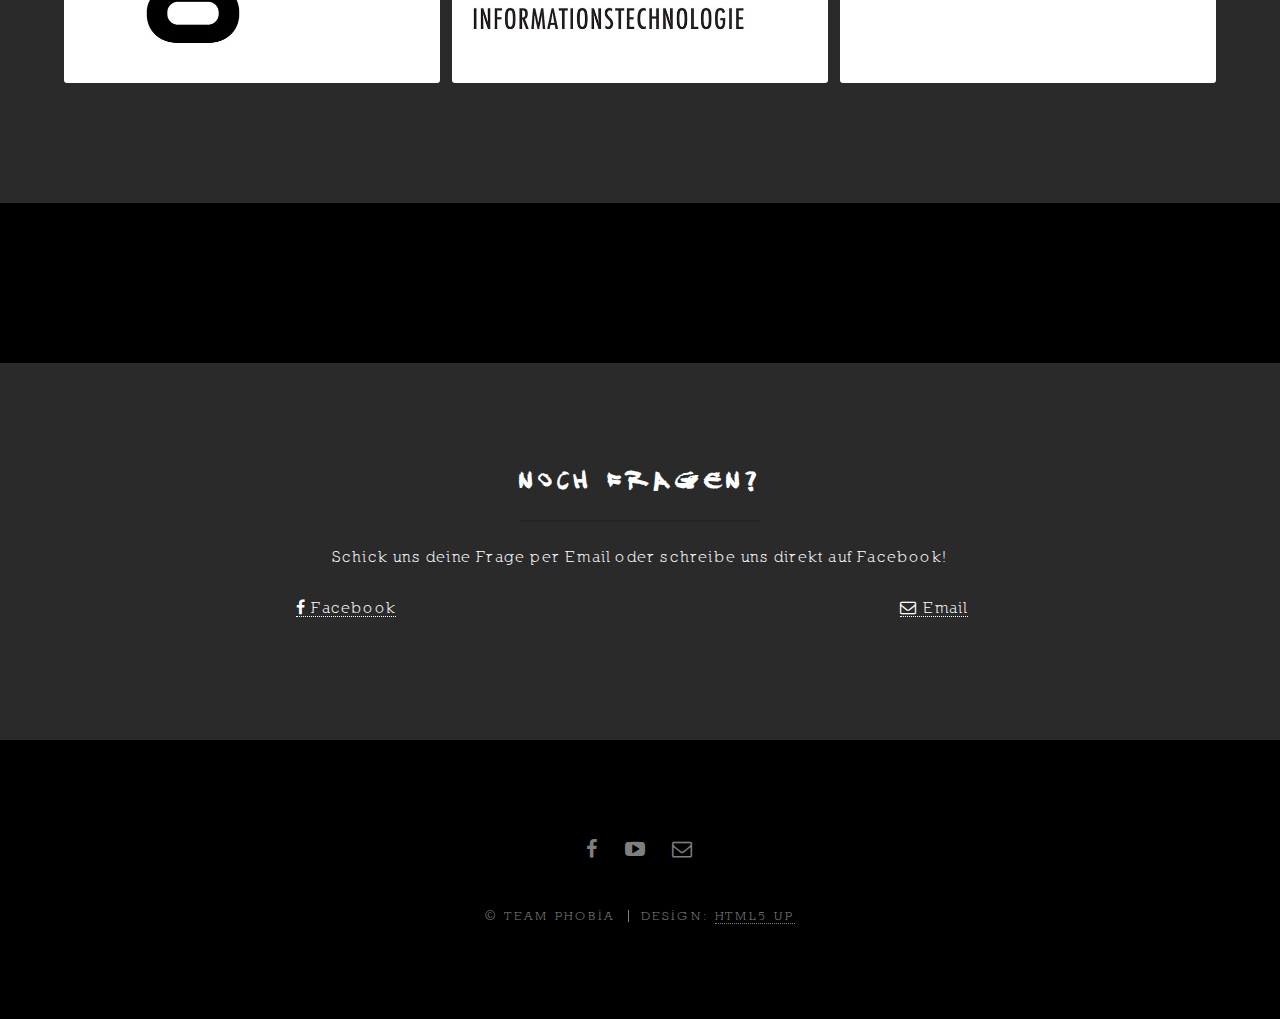
==== commit 0dcee5d3: "logo fix" ====
--- a/index.html
+++ b/index.html
@@ -106,7 +106,7 @@
 				<!-- Banner -->
 					<section id="banner">
 						<div class="inner">
-							<h2><img src="images/phobia_logo_V2.png" width="100%"></h2>
+							<h2><img src="images/Phobia_Logo_V2.png" width="100%"></h2>
 							<!--<p>Jonathan Blake findet sich auf einmal, an einem für ihn, ungewohnten Ort wieder. Schnell stellt er fest dass es nur einen Weg aus seiner Situation gibt, sich seinen tiefsten Ängsten zu stellen. Auf ihn warten zahlreiche Rätsel, Aufgaben und unerwartete Begegnungen mit Personen aus seiner Vergangenheit. Jonathan kämpft sich mit aller Kraft durch die verschiedenen Szenerien. Kannst du ihm helfen?</p>
 							<ul class="actions">
 								<li><a href="#" class="button special">Activate</a></li>
@@ -489,4 +489,4 @@
 			<script src="assets/js/main.js"></script>
 
 	</body>
-</html>+</html>
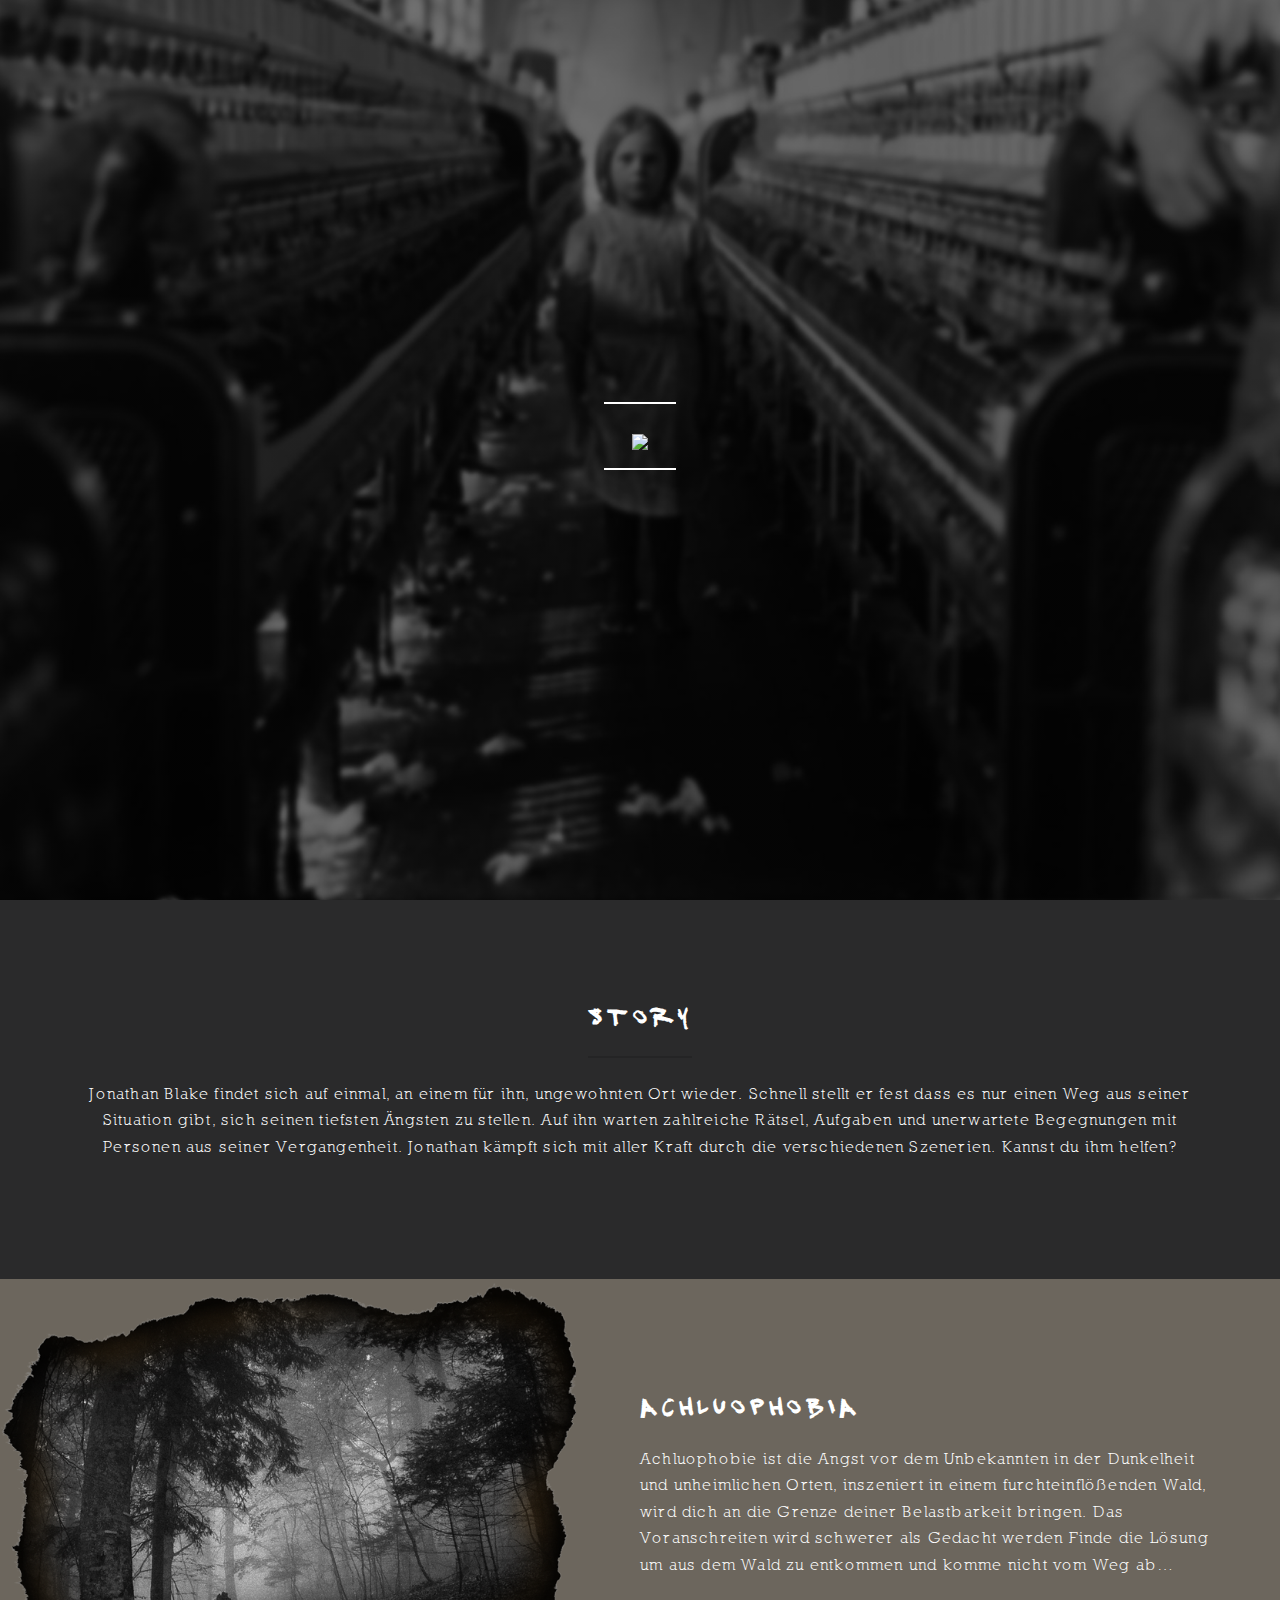
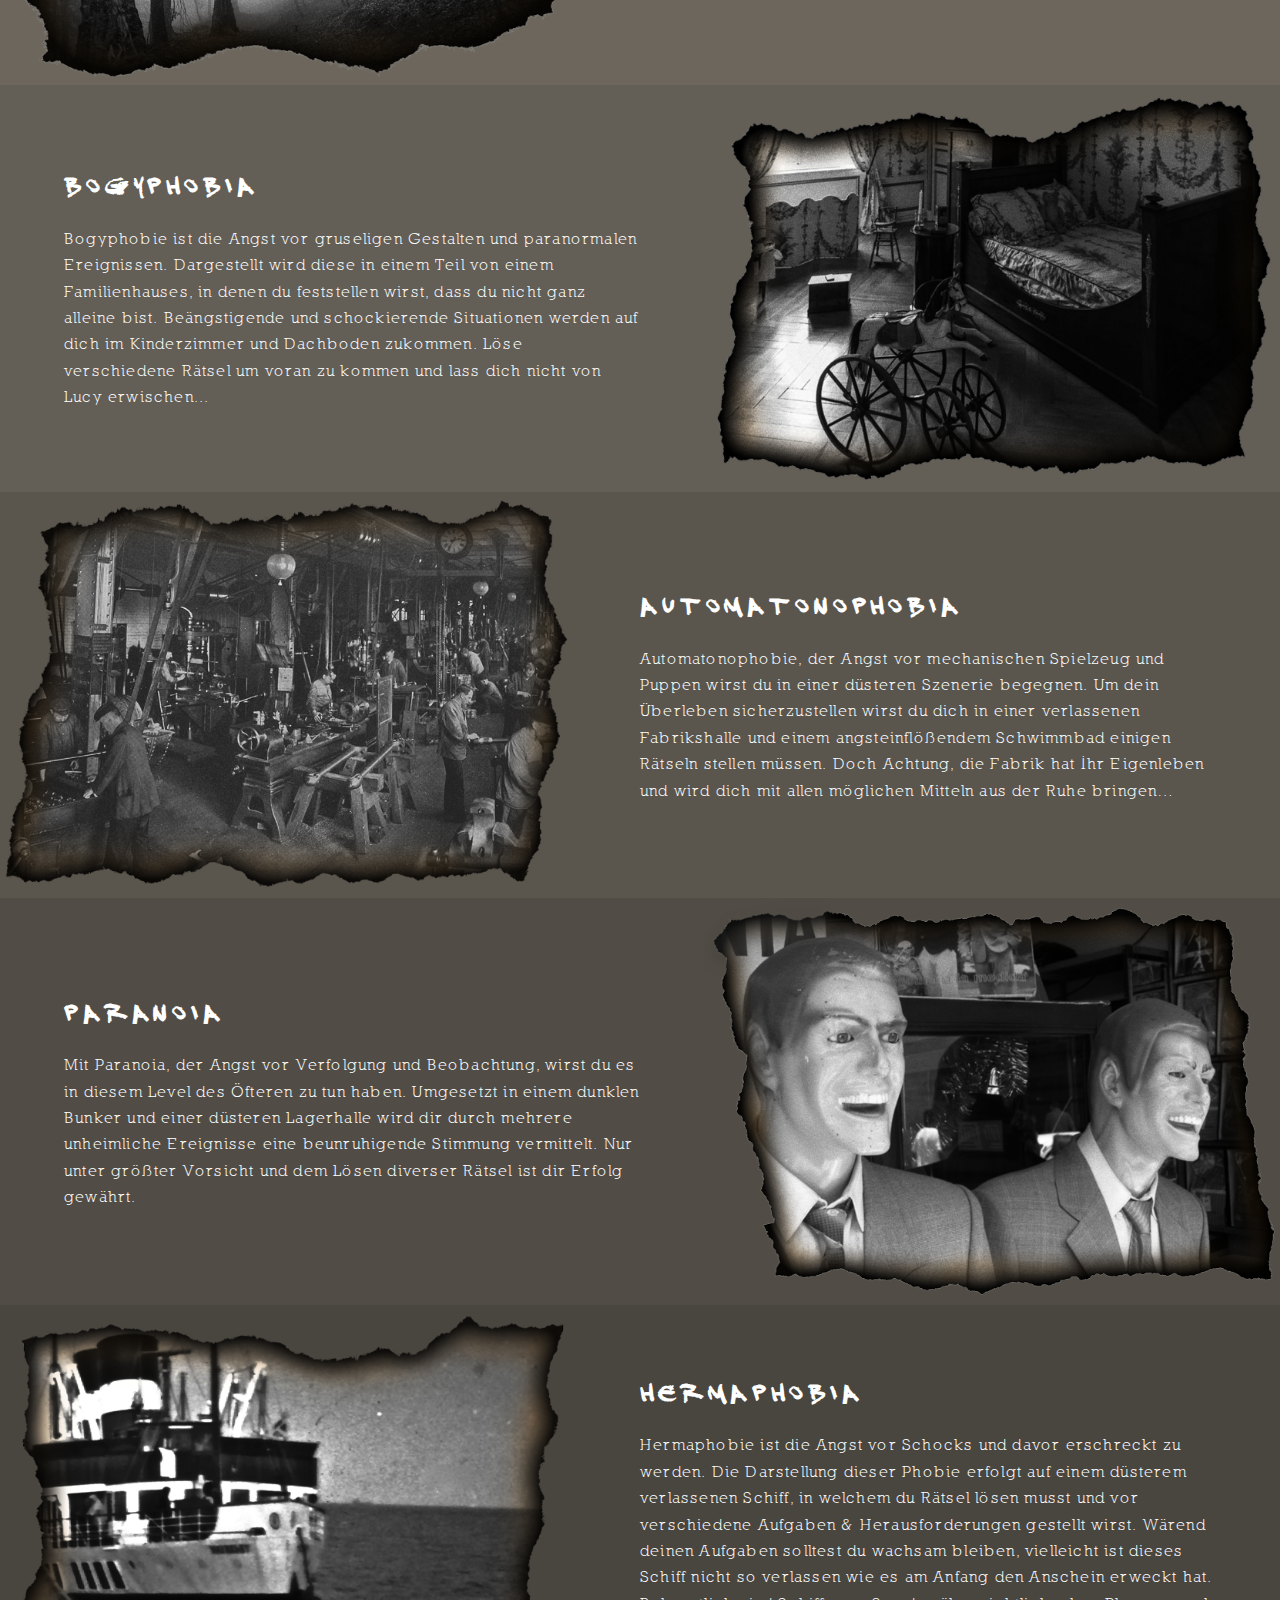
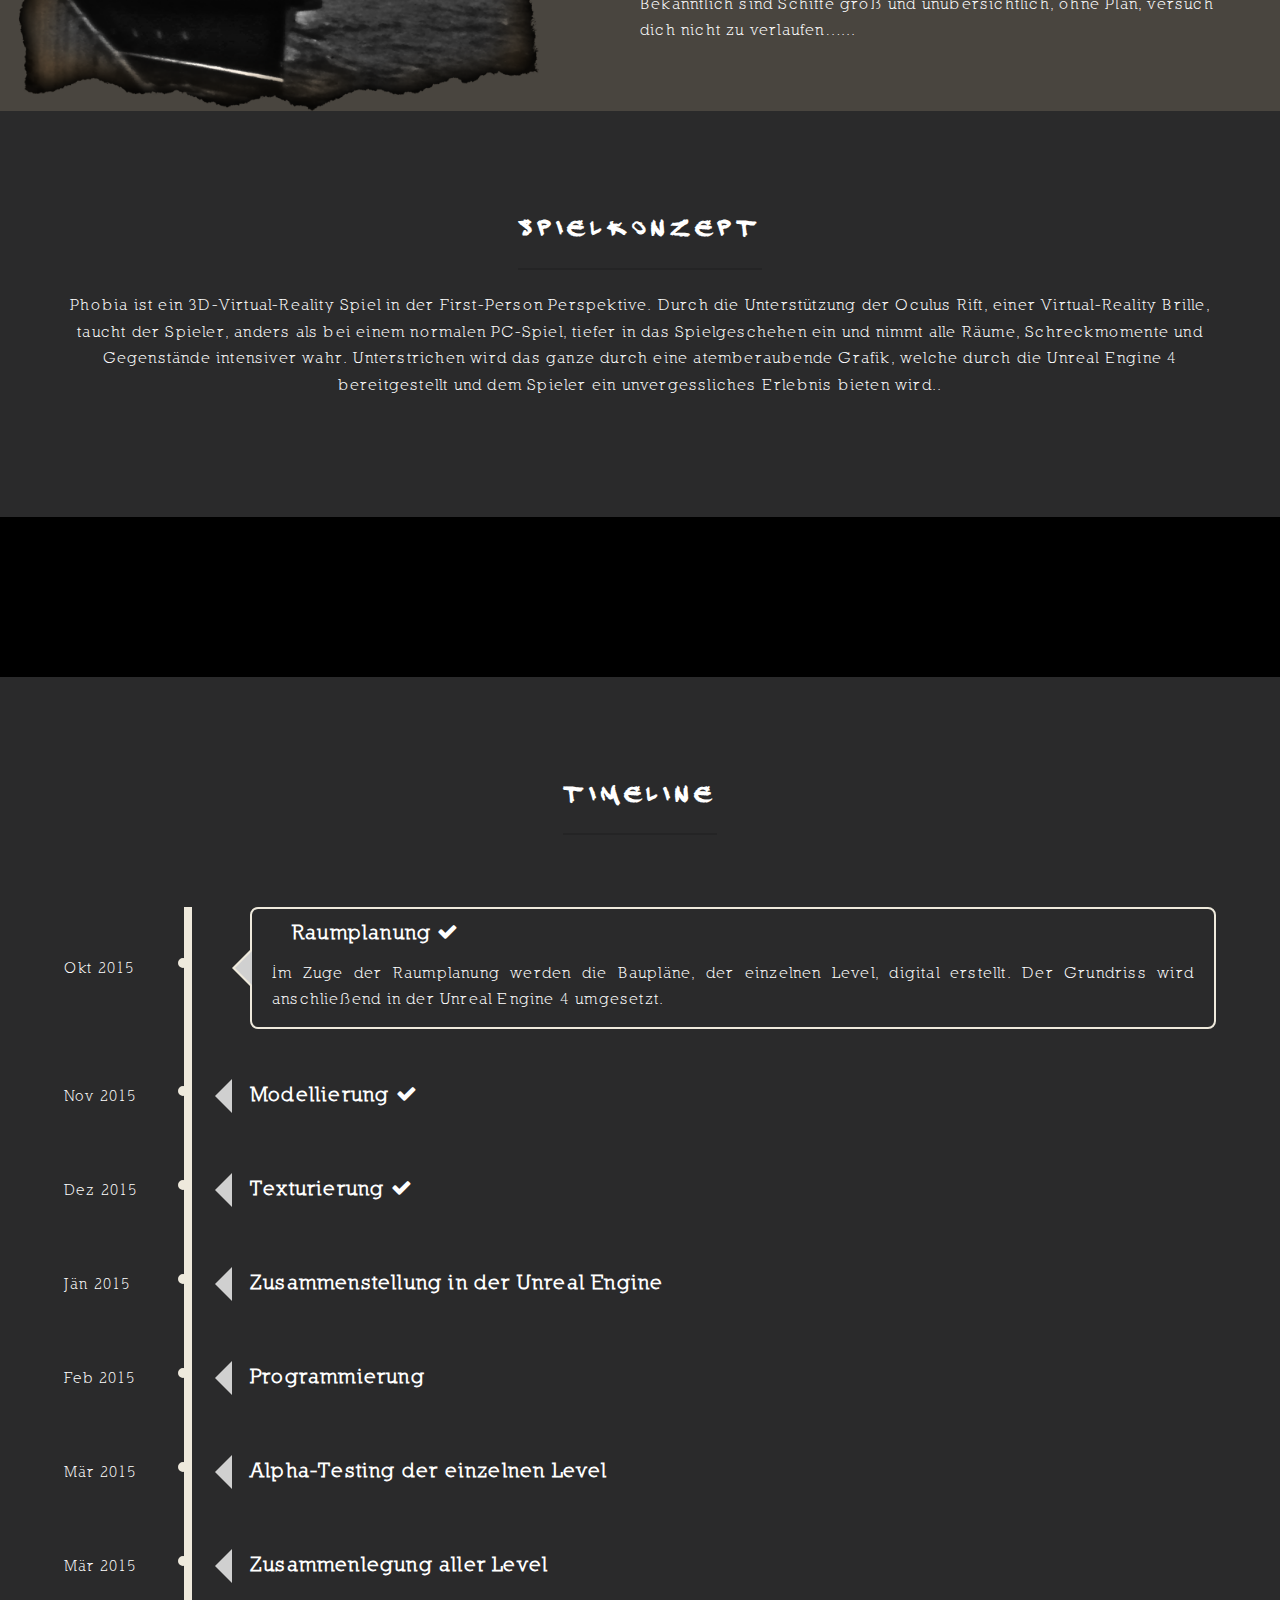
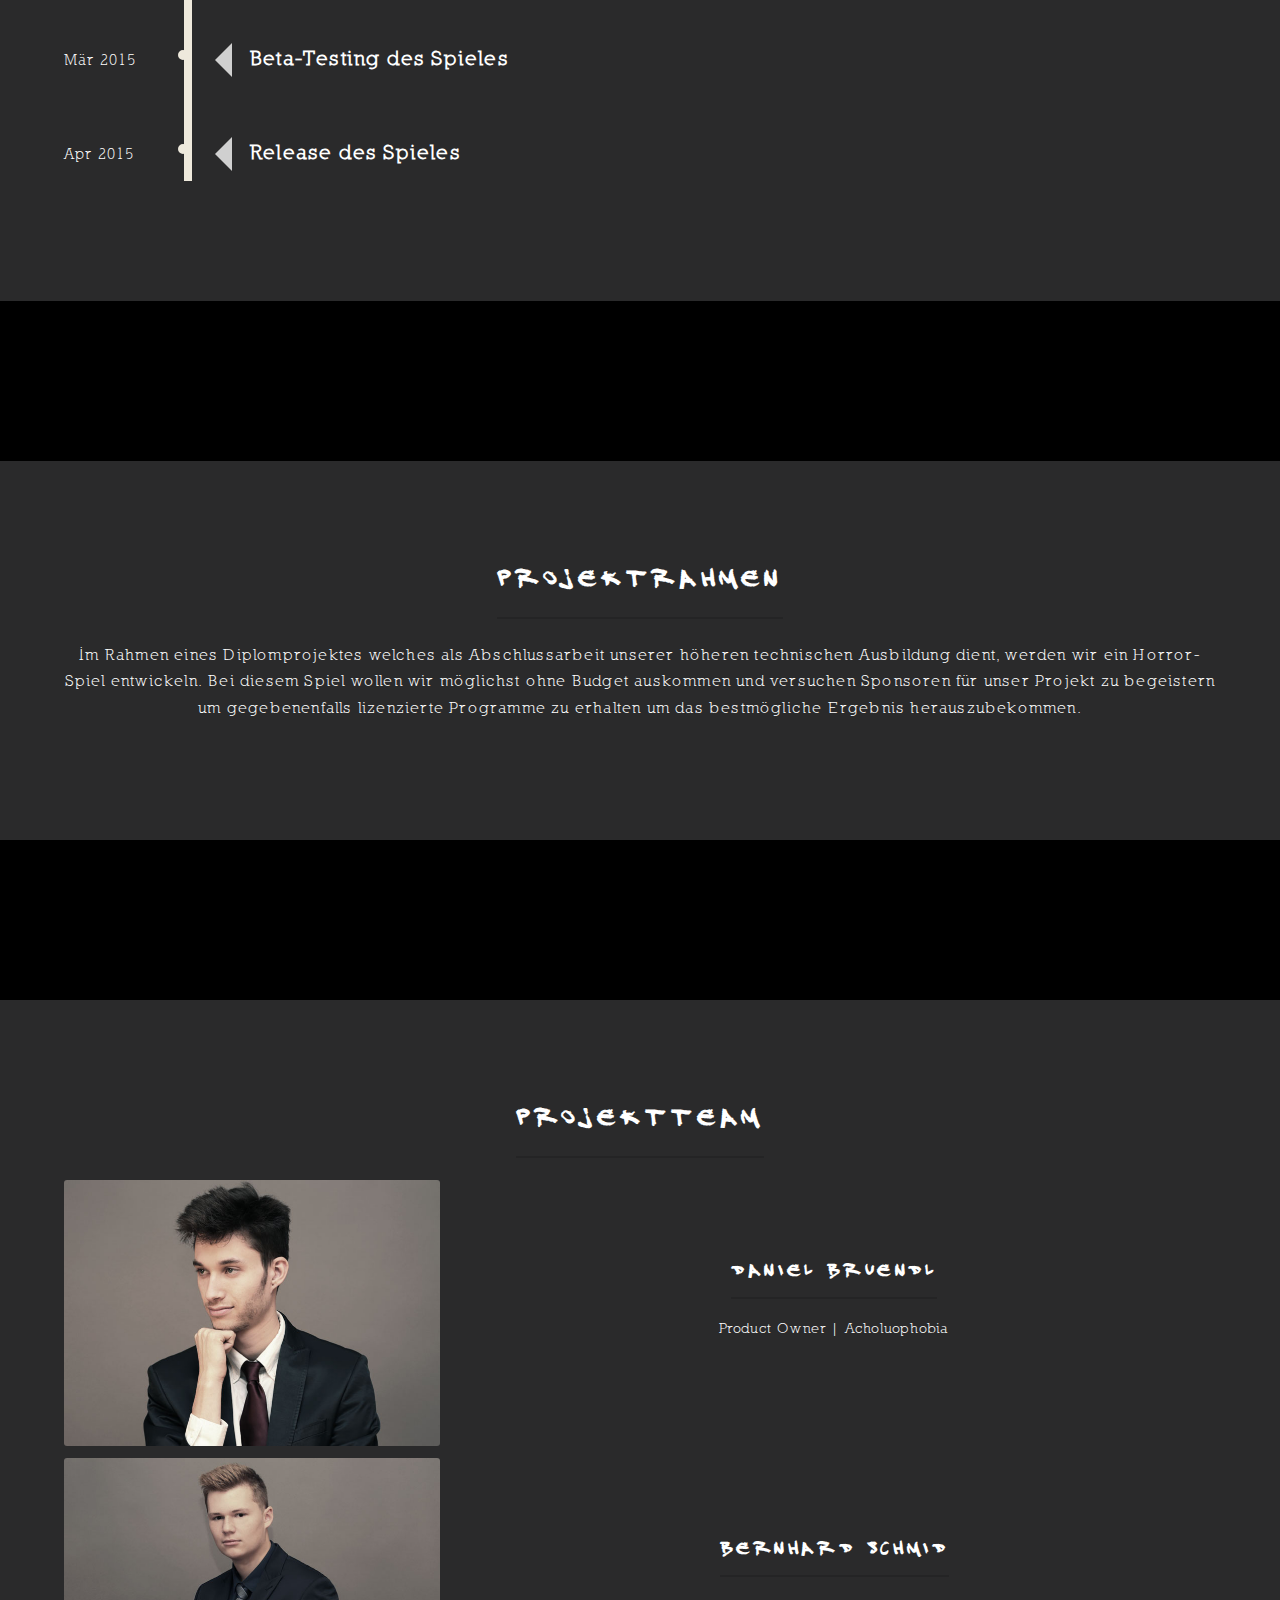
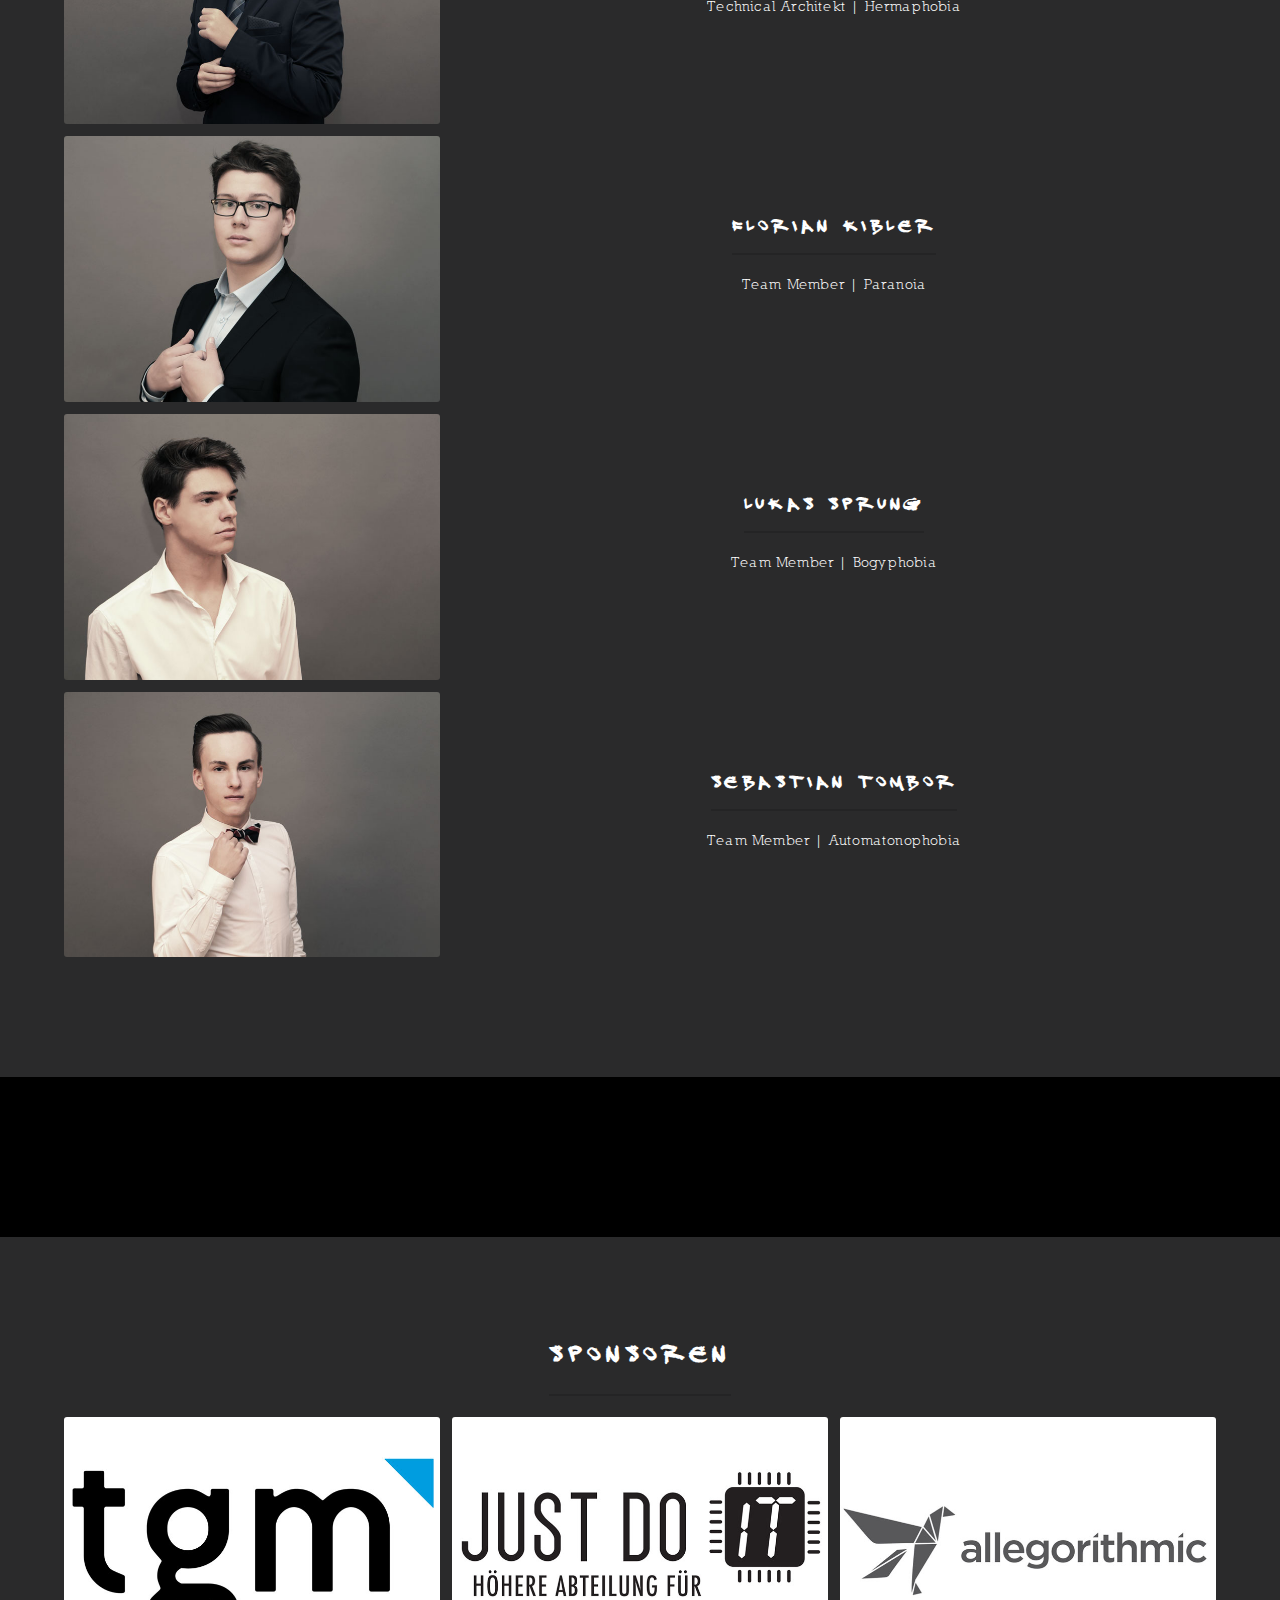
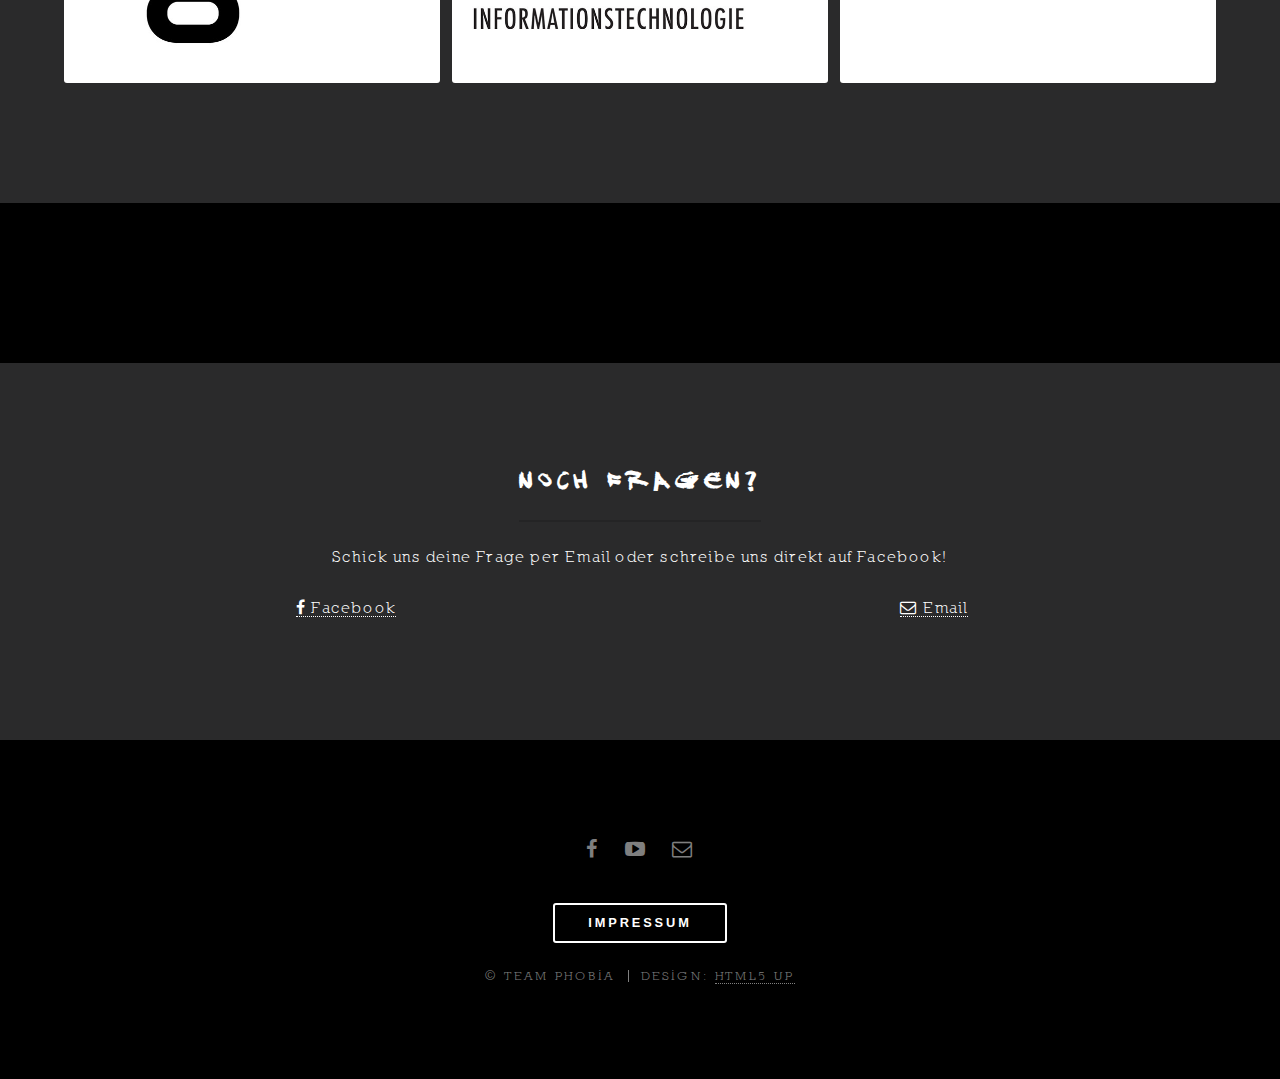
==== commit d42eff61: "minor changes" ====
--- a/index.html
+++ b/index.html
@@ -76,6 +76,11 @@
         <link rel="stylesheet" href="assets/css/timeline.css" />
 		<!--[if lte IE 8]><link rel="stylesheet" href="assets/css/ie8.css" /><![endif]-->
 		<!--[if lte IE 9]><link rel="stylesheet" href="assets/css/ie9.css" /><![endif]-->
+
+
+
+    <!-- jQuery Popup Overlay -->
+
 	</head>
 	<body class="landing">
 
@@ -106,7 +111,7 @@
 				<!-- Banner -->
 					<section id="banner">
 						<div class="inner">
-							<h2><img src="images/Phobia_Logo_V2.png" width="100%"></h2>
+							<h2><img src="images/phobia_logo_V2.png" width="100%"></h2>
 							<!--<p>Jonathan Blake findet sich auf einmal, an einem für ihn, ungewohnten Ort wieder. Schnell stellt er fest dass es nur einen Weg aus seiner Situation gibt, sich seinen tiefsten Ängsten zu stellen. Auf ihn warten zahlreiche Rätsel, Aufgaben und unerwartete Begegnungen mit Personen aus seiner Vergangenheit. Jonathan kämpft sich mit aller Kraft durch die verschiedenen Szenerien. Kannst du ihm helfen?</p>
 							<ul class="actions">
 								<li><a href="#" class="button special">Activate</a></li>
@@ -129,9 +134,9 @@
 					<section id="two" class="wrapper alt style2">
 						<section class="spotlight">
 							<div class="image"><img src="images/acholuophobie.png" alt="" /></div><div class="content">
-								<h2>Acholuophobia</h2>
+								<h2>Achluophobia</h2>
                                 <p>
-                                    Acholuophobie ist die Angst vor dem Unbekannten in der Dunkelheit und unheimlichen Orten, inszeniert in einem furchteinflößenden Wald, wird dich an die Grenze deiner Belastbarkeit bringen. Das Voranschreiten wird schwerer als Gedacht werden Finde die Lösung um aus dem Wald zu entkommen und komme nicht vom Weg ab…
+                                    Achluophobie ist die Angst vor dem Unbekannten in der Dunkelheit und unheimlichen Orten, inszeniert in einem furchteinflößenden Wald, wird dich an die Grenze deiner Belastbarkeit bringen. Das Voranschreiten wird schwerer als Gedacht werden Finde die Lösung um aus dem Wald zu entkommen und komme nicht vom Weg ab…
                                 </p>
                             </div>
                         </section>
@@ -245,7 +250,7 @@
                                 <li class='work'>
                                     <input class='radio' id='work2' name='works' type='radio'>
                                     <div class="relative">
-                                        <label for='work2'>Modellierung</label>
+                                        <label for='work2'>Modellierung  <i class="fa fa-check"></i></label>
                                         <span class='date'>Nov 2015</span>
                                         <span class='circle'></span>
                                     </div>
@@ -258,7 +263,7 @@
                                 <li class='work'>
                                     <input class='radio' id='work3' name='works' type='radio'>
                                     <div class="relative">
-                                        <label for='work3'>Texturierung</label>
+                                        <label for='work3'>Texturierung  <i class="fa fa-check"></i></label>
                                         <span class='date'>Dez 2015</span>
                                         <span class='circle'></span>
                                     </div>
@@ -385,7 +390,7 @@
                                         <span class="image fit"><img src="images/bsch.jpg" alt=""></span>
                                     </div>
                                     <div class="8u">
-                                        <h4 style="padding-top: 10%">Bernhard Schmidt</h4>
+                                        <h4 style="padding-top: 10%">Bernhard Schmid</h4>
                                         <p>Technical Architekt | Hermaphobia </p>
                                     </div>
                                 </div>
@@ -469,15 +474,70 @@
 					<footer id="footer">
 						<ul class="icons">
 							<li><a href="https://www.facebook.com/phobiagame" class="icon fa-facebook" target="_blank"><span class="label">Facebook</span></a></li>
-                            <li><a href="https://www.youtube.com/channel/UCpv_rvrdQUK9JzL-FU9Xa-w" class="icon fa-youtube-play" target="_blank"><span class="label">Facebook</span></a></li>
+              <li><a href="https://www.youtube.com/channel/UCpv_rvrdQUK9JzL-FU9Xa-w" class="icon fa-youtube-play" target="_blank"><span class="label">Facebook</span></a></li>
 							<li><a href="mailto:info@phobiagame.me?subject=Meine Frage ans Phobia Team" class="icon fa-envelope-o"><span class="label">Email</span></a></li>
 						</ul>
-						<ul class="copyright">
+						<button class="my_popup_open">Impressum</button>
+						<ul class="copyright" style="margin-top:20px;">
 							<li>&copy; Team Phobia</li><li>Design: <a href="http://html5up.net">HTML5 UP</a></li>
 						</ul>
 					</footer>
 
 			</div>
+
+
+
+  <!-- Add content to the popup -->
+  <div id="my_popup">
+		<div align="center">
+			<div class="box alt">
+					<div class="row uniform 50%">
+						<div class="2u"></div>
+						<div class="8u">
+							<h2>Impressum</h2>
+							<hr class="star-primary">
+								<h4>Medieninhaber, Hersteller, Herausgeber und Redaktion</h4>
+								<p class="text-muted">
+										TGM – Technologisches Gewerbeuseum <br>
+										HTBLuVA Wien XX <br>
+										1200 Wien, Wexstraße 19-23
+								</p>
+
+								<h4>Kontaktdaten</h4>
+								<p class="text-muted">
+										TGM – Technologisches Gewerbeuseum <br>
+										HTBLuVA Wien XX <br>
+										1200 Wien, Wexstraße 19-23 <br>
+										<br>
+										Tel.: +43 (0)1 33 126-0 <br>
+										Fax: +43 (0)1 33 126-204 <br>
+										E-Mail: info@tgm.ac.at <br>
+										<br>
+										Schulkennzahl: 920 417
+								</p>
+
+								<h4>Webdesign und Webprogrammierung</h4>
+								<p class="text-muted">Daniel Bruendl, Bernhard Schmid, Lukas Sprung, Sebastian Tombor, Florian Kibler</p>
+
+								<h4>Grundlegende Richtung dieses Webportals</h4>
+								<p class="text-muted">Diese Website informiert über Bildungsangebot, Aktivitäten und Unterrichtsarbeit am TGM. Die Inhalte dieser Seiten sind urheberrechtlich geschützt, und die Informationen sind nur für die persönliche Verwendung bestimmt. Jede weitergehende Nutzung, insbesondere die Speicherung in Datenbanken, Veröffentlichung, Vervielfältigung und jede Form von gewerblicher Nutzung, sowie die Weitergabe an Dritte – auch in Teilen oder in überarbeiteter Form – ohne Zustimmung des TGM ist untersagt.</p>
+
+								<h4>Urheberrecht</h4>
+								<p class="text-muted">Wir sind bestrebt, die Urheberrechte der verwendeten Inhalte und Medien zu beachten. Sollte sich dennoch ein durch fremdes Urheberrecht geschützter Inhalt befinden, so konnte das Urheberrecht von uns nicht festgestellt werden. Im Falle einer solchen unbeabsichtigten Urheberrechtsverletzung wird das entsprechende Objekt nach Benachrichtigung entfernt bzw. mit dem entsprechenden Urheberrecht kenntlich machen.</p>
+
+								<h4>Haftungsausschluss</h4>
+								<p class="text-muted">Wir sind bestrebt die Inhalte aktuell und korrekt zu halten. Sollten Sie Fehler oder Irrtümer auf der Site entdecken, bitten wir Sie, uns darüber in Kenntnis zu setzen. Wir übernehmen keine Gewähr für die Vollständigkeit oder Qualität der bereitgestellten Informationen. Haftungsansprüche, welche sich auf Schäden materieller oder ideeller Art beziehen, die durch die Nutzung oder Nichtnutzung der dargebotenen Informationen verursacht wurden, sind grundsätzlich ausgeschlossen. Die Schule kann weiters nicht gewährleisten, dass die online abrufbare Fassung eines Dokuments exakt dem offiziellen Text entspricht. Nur die in der Papierausgabe der Dokumente der Schule veröffentlichte Fassung ist verbindlich. Dieser Haftungsausschluss ist als Teil dieses Internetangebotes zu betrachten. Sofern Teile oder einzelne Formulierungen dieses Textes der geltenden Rechtslage nicht, nicht mehr oder nicht vollständig entsprechen sollten, bleiben die übrigen Teile des Dokumentes in ihrem Inhalt und ihrer Gültigkeit davon unberührt.</p>
+
+
+
+								<!-- Add an optional button to close the popup -->
+								<button class="my_popup_close">Close</button></div>
+						<div class="2u"></div>
+					</div>
+				</div>
+			</div>
+		</div>
+  </div>
 
 		<!-- Scripts -->
 			<script src="assets/js/jquery.min.js"></script>
@@ -487,6 +547,20 @@
 			<script src="assets/js/util.js"></script>
 			<!--[if lte IE 8]><script src="assets/js/ie/respond.min.js"></script><![endif]-->
 			<script src="assets/js/main.js"></script>
+			<script src="assets/js/jquery.popupoverlay.js"></script>
+
+			<script>
+    		$(document).ready(function() {
+
+      		// Initialize the plugin
+      		$('#my_popup').popup({
+						color: 'black',
+			      opacity: 1,
+			      transition: '0.3s'
+					});
+
+    		});
+  		</script>
 
 	</body>
 </html>
